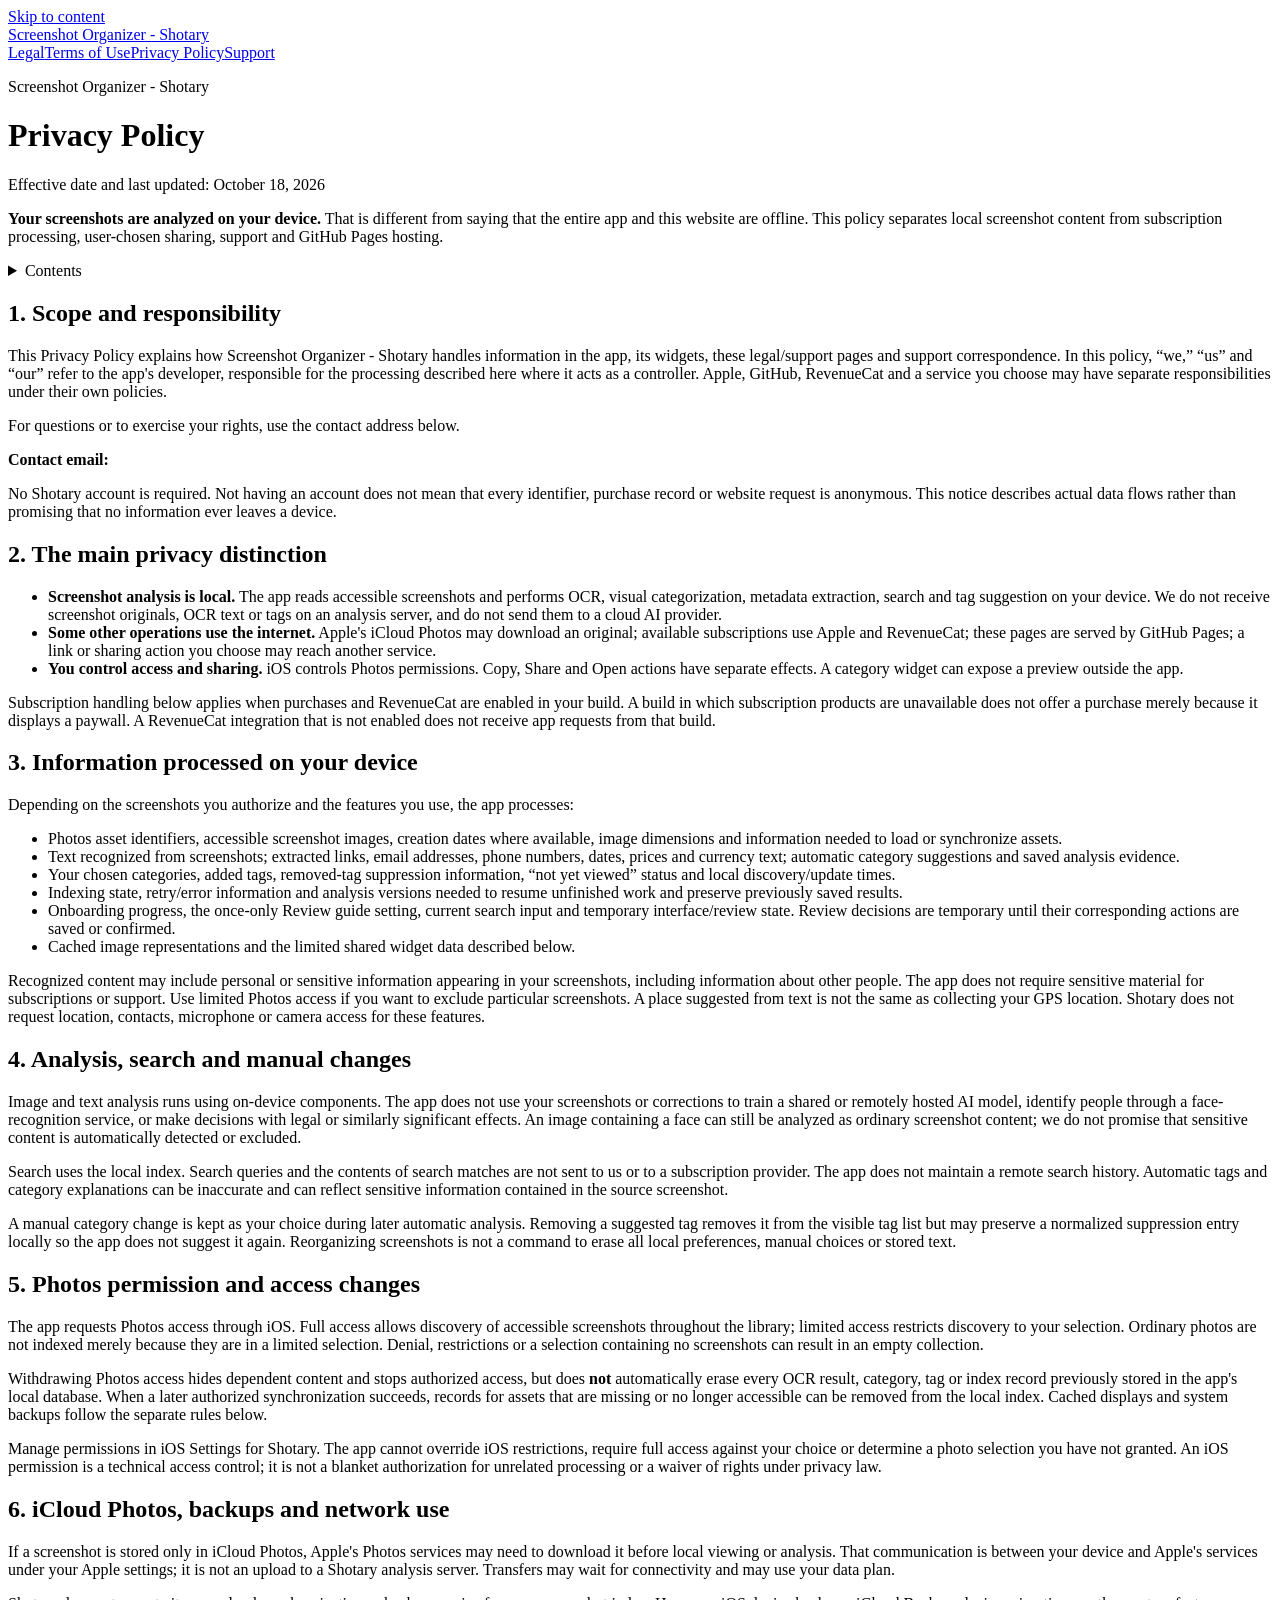
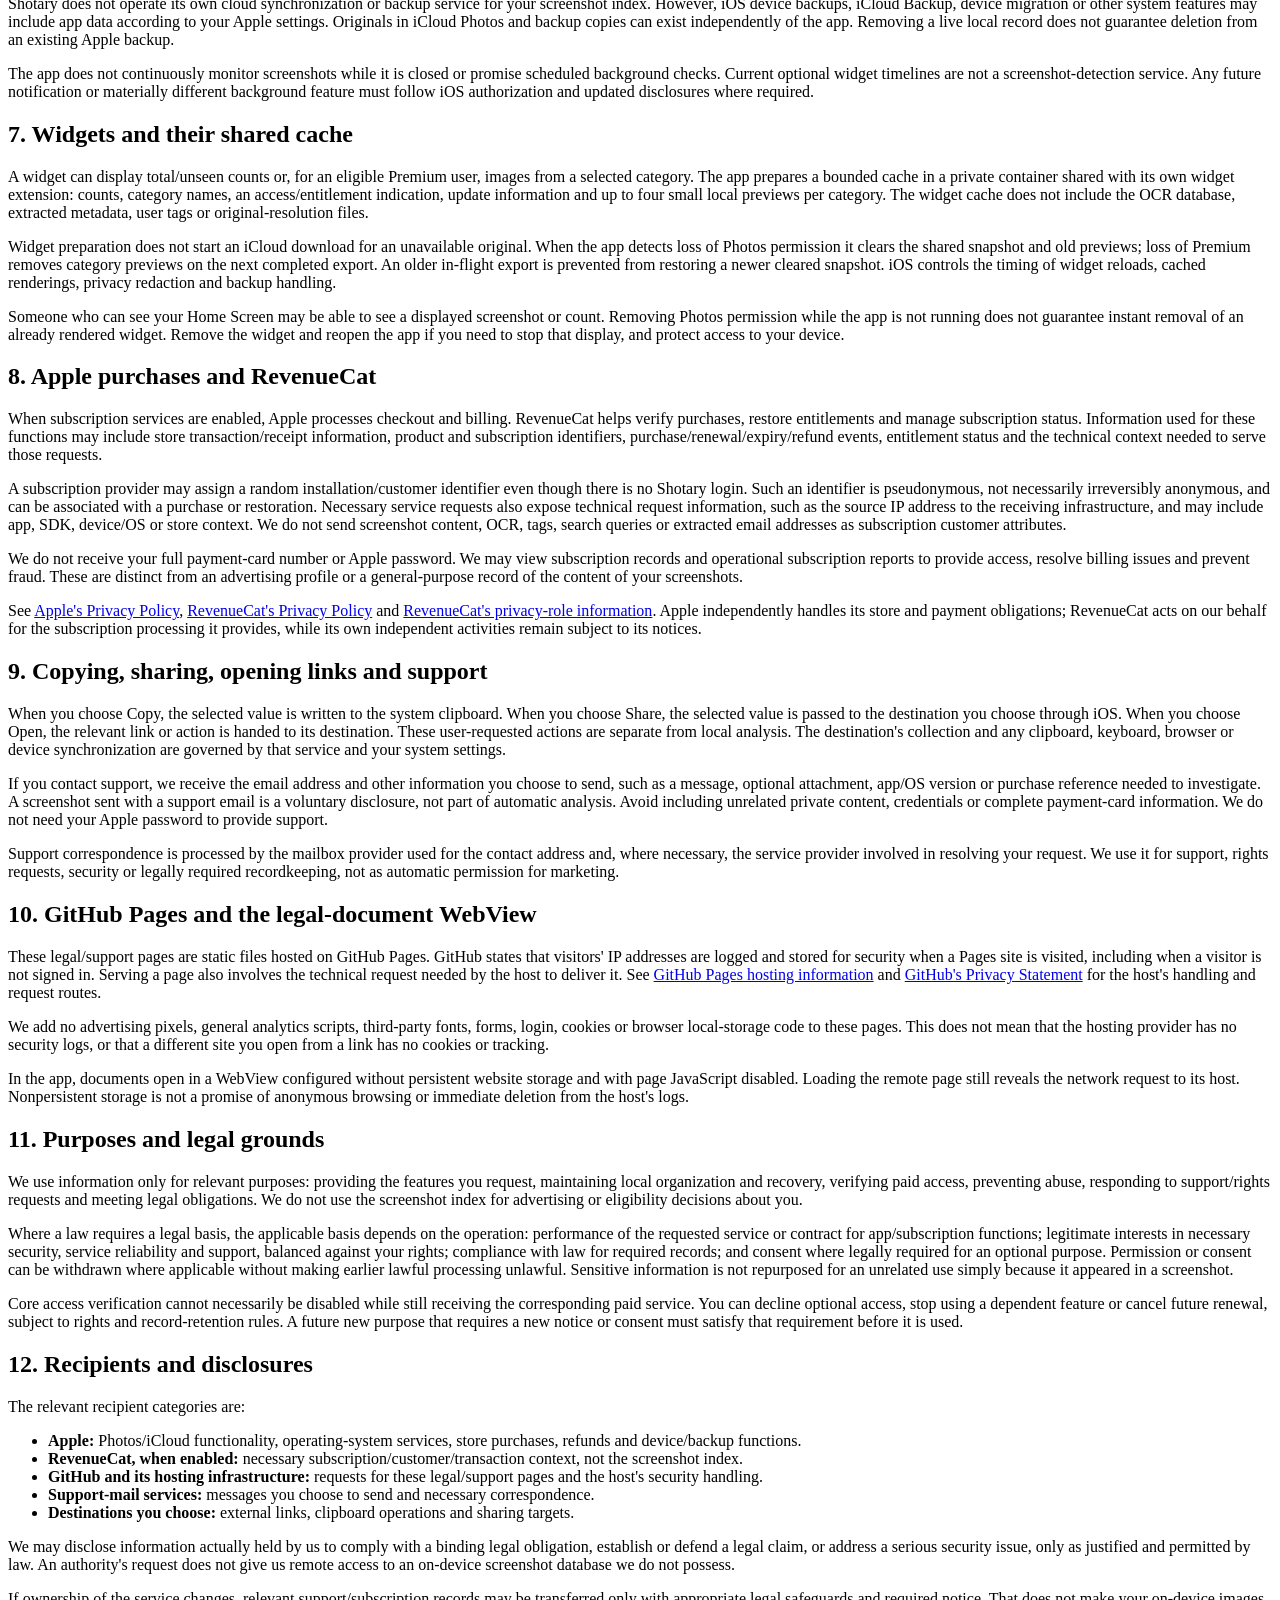
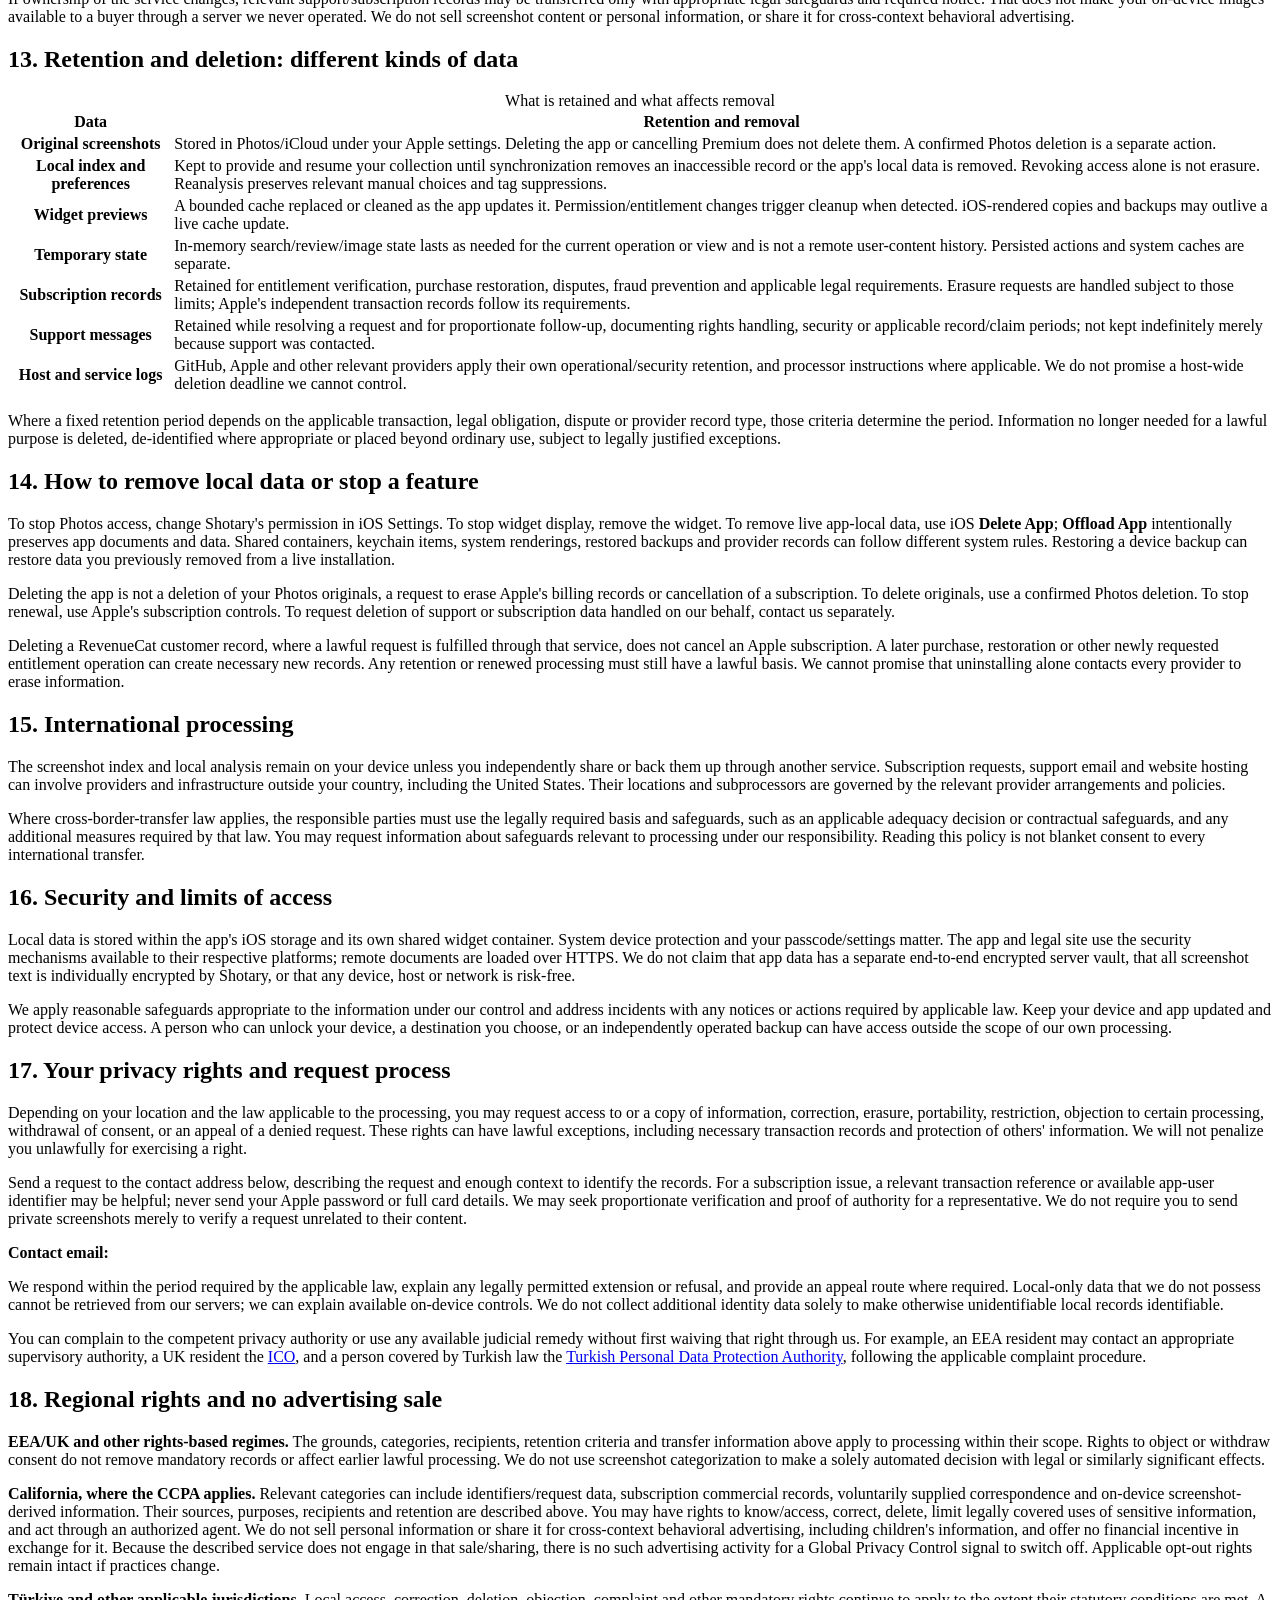
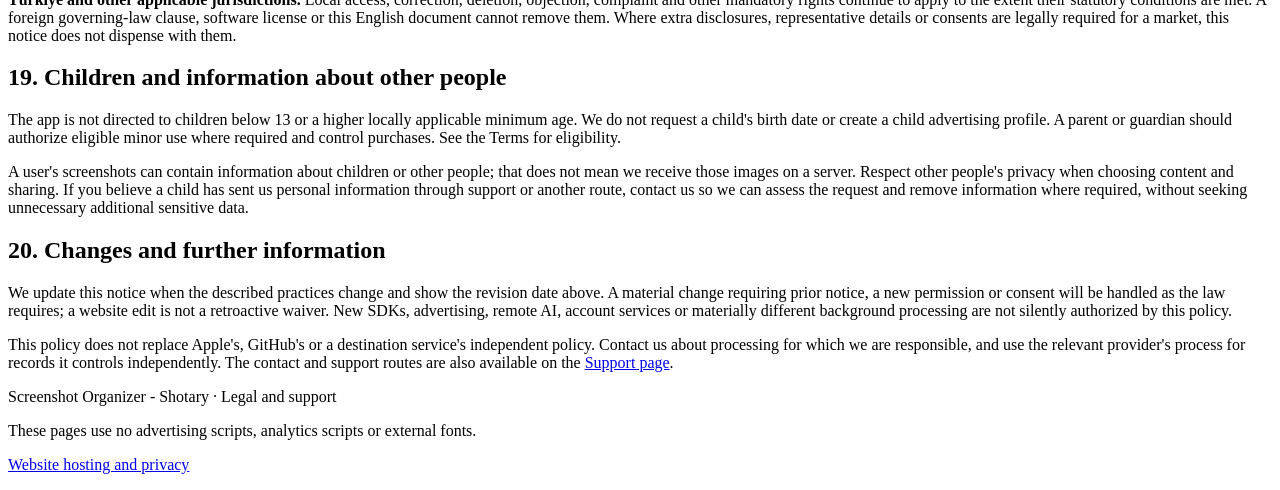
==== privacy-policy.html @ 89a07336 "Add files via upload" ====
<!doctype html>
<html lang="en">
<head>
  <meta charset="utf-8">
  <meta name="viewport" content="width=device-width, initial-scale=1">
  <meta name="description" content="Privacy for Screenshot Organizer - Shotary: local screenshot analysis, Photos access, widgets, subscriptions, GitHub Pages, retention and your rights.">
  <meta name="referrer" content="no-referrer">
  <meta http-equiv="Content-Security-Policy" content="default-src 'none'; style-src 'self'; img-src 'self' data:; base-uri 'none'; form-action 'none'; object-src 'none'; upgrade-insecure-requests">
  <meta name="color-scheme" content="light">
  <title>Privacy Policy | Screenshot Organizer - Shotary</title>
  <link rel="stylesheet" href="assets/legal.css">
</head>
<body>
  <a class="skip-link" href="#main">Skip to content</a>
  <header class="site-header">
    <a class="brand" href="index.html">Screenshot Organizer - Shotary</a>
    <nav aria-label="Legal pages"><a href="index.html">Legal</a><a href="terms-of-use.html">Terms of Use</a><a href="privacy-policy.html" aria-current="page">Privacy Policy</a><a href="support.html">Support</a></nav>
  </header>
  <main id="main"><p class="eyebrow">Screenshot Organizer - Shotary</p><h1>Privacy Policy</h1><p class="updated">Effective date and last updated: <time datetime="2026-10-18">October 18, 2026</time></p>
<div class="summary"><p><strong>Your screenshots are analyzed on your device.</strong> That is different from saying that the entire app and this website are offline. This policy separates local screenshot content from subscription processing, user-chosen sharing, support and GitHub Pages hosting.</p></div>
<details class="toc"><summary>Contents</summary><ol><li><a href="#scope">Scope and responsibility</a></li><li><a href="#overview">The main privacy distinction</a></li><li><a href="#local-data">Information processed on your device</a></li><li><a href="#analysis">Analysis, search and manual changes</a></li><li><a href="#permissions">Photos permission and access changes</a></li><li><a href="#icloud">iCloud Photos, backups and network use</a></li><li><a href="#widgets">Widgets and their shared cache</a></li><li><a href="#purchases">Apple purchases and RevenueCat</a></li><li><a href="#sharing">Copying, sharing, opening links and support</a></li><li><a href="#website">GitHub Pages and the legal-document WebView</a></li><li><a href="#purposes">Purposes and legal grounds</a></li><li><a href="#recipients">Recipients and disclosures</a></li><li><a href="#retention">Retention and deletion: different kinds of data</a></li><li><a href="#remove-data">How to remove local data or stop a feature</a></li><li><a href="#international">International processing</a></li><li><a href="#security">Security and limits of access</a></li><li><a href="#rights">Your privacy rights and request process</a></li><li><a href="#regional">Regional rights and no advertising sale</a></li><li><a href="#children">Children and information about other people</a></li><li><a href="#changes">Changes and further information</a></li></ol></details><section id="scope"><h2>1. Scope and responsibility</h2>
<p>This Privacy Policy explains how Screenshot Organizer - Shotary handles information in the app, its widgets, these legal/support pages and support correspondence. In this policy, “we,” “us” and “our” refer to the app's developer, responsible for the processing described here where it acts as a controller. Apple, GitHub, RevenueCat and a service you choose may have separate responsibilities under their own policies.</p>
<p>For questions or to exercise your rights, use the contact address below.</p>
<p class="contact"><strong>Contact email:</strong> <span data-contact-email class="email-slot"></span></p>
<p>No Shotary account is required. Not having an account does not mean that every identifier, purchase record or website request is anonymous. This notice describes actual data flows rather than promising that no information ever leaves a device.</p>
</section><section id="overview"><h2>2. The main privacy distinction</h2>
<ul>
<li><strong>Screenshot analysis is local.</strong> The app reads accessible screenshots and performs OCR, visual categorization, metadata extraction, search and tag suggestion on your device. We do not receive screenshot originals, OCR text or tags on an analysis server, and do not send them to a cloud AI provider.</li>
<li><strong>Some other operations use the internet.</strong> Apple's iCloud Photos may download an original; available subscriptions use Apple and RevenueCat; these pages are served by GitHub Pages; a link or sharing action you choose may reach another service.</li>
<li><strong>You control access and sharing.</strong> iOS controls Photos permissions. Copy, Share and Open actions have separate effects. A category widget can expose a preview outside the app.</li>
</ul>
<p>Subscription handling below applies when purchases and RevenueCat are enabled in your build. A build in which subscription products are unavailable does not offer a purchase merely because it displays a paywall. A RevenueCat integration that is not enabled does not receive app requests from that build.</p>
</section><section id="local-data"><h2>3. Information processed on your device</h2>
<p>Depending on the screenshots you authorize and the features you use, the app processes:</p>
<ul>
<li>Photos asset identifiers, accessible screenshot images, creation dates where available, image dimensions and information needed to load or synchronize assets.</li>
<li>Text recognized from screenshots; extracted links, email addresses, phone numbers, dates, prices and currency text; automatic category suggestions and saved analysis evidence.</li>
<li>Your chosen categories, added tags, removed-tag suppression information, “not yet viewed” status and local discovery/update times.</li>
<li>Indexing state, retry/error information and analysis versions needed to resume unfinished work and preserve previously saved results.</li>
<li>Onboarding progress, the once-only Review guide setting, current search input and temporary interface/review state. Review decisions are temporary until their corresponding actions are saved or confirmed.</li>
<li>Cached image representations and the limited shared widget data described below.</li>
</ul>
<p>Recognized content may include personal or sensitive information appearing in your screenshots, including information about other people. The app does not require sensitive material for subscriptions or support. Use limited Photos access if you want to exclude particular screenshots. A place suggested from text is not the same as collecting your GPS location. Shotary does not request location, contacts, microphone or camera access for these features.</p>
</section><section id="analysis"><h2>4. Analysis, search and manual changes</h2>
<p>Image and text analysis runs using on-device components. The app does not use your screenshots or corrections to train a shared or remotely hosted AI model, identify people through a face-recognition service, or make decisions with legal or similarly significant effects. An image containing a face can still be analyzed as ordinary screenshot content; we do not promise that sensitive content is automatically detected or excluded.</p>
<p>Search uses the local index. Search queries and the contents of search matches are not sent to us or to a subscription provider. The app does not maintain a remote search history. Automatic tags and category explanations can be inaccurate and can reflect sensitive information contained in the source screenshot.</p>
<p>A manual category change is kept as your choice during later automatic analysis. Removing a suggested tag removes it from the visible tag list but may preserve a normalized suppression entry locally so the app does not suggest it again. Reorganizing screenshots is not a command to erase all local preferences, manual choices or stored text.</p>
</section><section id="permissions"><h2>5. Photos permission and access changes</h2>
<p>The app requests Photos access through iOS. Full access allows discovery of accessible screenshots throughout the library; limited access restricts discovery to your selection. Ordinary photos are not indexed merely because they are in a limited selection. Denial, restrictions or a selection containing no screenshots can result in an empty collection.</p>
<p>Withdrawing Photos access hides dependent content and stops authorized access, but does <strong>not</strong> automatically erase every OCR result, category, tag or index record previously stored in the app's local database. When a later authorized synchronization succeeds, records for assets that are missing or no longer accessible can be removed from the local index. Cached displays and system backups follow the separate rules below.</p>
<p>Manage permissions in iOS Settings for Shotary. The app cannot override iOS restrictions, require full access against your choice or determine a photo selection you have not granted. An iOS permission is a technical access control; it is not a blanket authorization for unrelated processing or a waiver of rights under privacy law.</p>
</section><section id="icloud"><h2>6. iCloud Photos, backups and network use</h2>
<p>If a screenshot is stored only in iCloud Photos, Apple's Photos services may need to download it before local viewing or analysis. That communication is between your device and Apple's services under your Apple settings; it is not an upload to a Shotary analysis server. Transfers may wait for connectivity and may use your data plan.</p>
<p>Shotary does not operate its own cloud synchronization or backup service for your screenshot index. However, iOS device backups, iCloud Backup, device migration or other system features may include app data according to your Apple settings. Originals in iCloud Photos and backup copies can exist independently of the app. Removing a live local record does not guarantee deletion from an existing Apple backup.</p>
<p>The app does not continuously monitor screenshots while it is closed or promise scheduled background checks. Current optional widget timelines are not a screenshot-detection service. Any future notification or materially different background feature must follow iOS authorization and updated disclosures where required.</p>
</section><section id="widgets"><h2>7. Widgets and their shared cache</h2>
<p>A widget can display total/unseen counts or, for an eligible Premium user, images from a selected category. The app prepares a bounded cache in a private container shared with its own widget extension: counts, category names, an access/entitlement indication, update information and up to four small local previews per category. The widget cache does not include the OCR database, extracted metadata, user tags or original-resolution files.</p>
<p>Widget preparation does not start an iCloud download for an unavailable original. When the app detects loss of Photos permission it clears the shared snapshot and old previews; loss of Premium removes category previews on the next completed export. An older in-flight export is prevented from restoring a newer cleared snapshot. iOS controls the timing of widget reloads, cached renderings, privacy redaction and backup handling.</p>
<p>Someone who can see your Home Screen may be able to see a displayed screenshot or count. Removing Photos permission while the app is not running does not guarantee instant removal of an already rendered widget. Remove the widget and reopen the app if you need to stop that display, and protect access to your device.</p>
</section><section id="purchases"><h2>8. Apple purchases and RevenueCat</h2>
<p>When subscription services are enabled, Apple processes checkout and billing. RevenueCat helps verify purchases, restore entitlements and manage subscription status. Information used for these functions may include store transaction/receipt information, product and subscription identifiers, purchase/renewal/expiry/refund events, entitlement status and the technical context needed to serve those requests.</p>
<p>A subscription provider may assign a random installation/customer identifier even though there is no Shotary login. Such an identifier is pseudonymous, not necessarily irreversibly anonymous, and can be associated with a purchase or restoration. Necessary service requests also expose technical request information, such as the source IP address to the receiving infrastructure, and may include app, SDK, device/OS or store context. We do not send screenshot content, OCR, tags, search queries or extracted email addresses as subscription customer attributes.</p>
<p>We do not receive your full payment-card number or Apple password. We may view subscription records and operational subscription reports to provide access, resolve billing issues and prevent fraud. These are distinct from an advertising profile or a general-purpose record of the content of your screenshots.</p>
<p>See <a href="https://www.apple.com/legal/privacy/">Apple's Privacy Policy</a>, <a href="https://www.revenuecat.com/privacy">RevenueCat's Privacy Policy</a> and <a href="https://www.revenuecat.com/gdpr">RevenueCat's privacy-role information</a>. Apple independently handles its store and payment obligations; RevenueCat acts on our behalf for the subscription processing it provides, while its own independent activities remain subject to its notices.</p>
</section><section id="sharing"><h2>9. Copying, sharing, opening links and support</h2>
<p>When you choose Copy, the selected value is written to the system clipboard. When you choose Share, the selected value is passed to the destination you choose through iOS. When you choose Open, the relevant link or action is handed to its destination. These user-requested actions are separate from local analysis. The destination's collection and any clipboard, keyboard, browser or device synchronization are governed by that service and your system settings.</p>
<p>If you contact support, we receive the email address and other information you choose to send, such as a message, optional attachment, app/OS version or purchase reference needed to investigate. A screenshot sent with a support email is a voluntary disclosure, not part of automatic analysis. Avoid including unrelated private content, credentials or complete payment-card information. We do not need your Apple password to provide support.</p>
<p>Support correspondence is processed by the mailbox provider used for the contact address and, where necessary, the service provider involved in resolving your request. We use it for support, rights requests, security or legally required recordkeeping, not as automatic permission for marketing.</p>
</section><section id="website"><h2>10. GitHub Pages and the legal-document WebView</h2>
<p>These legal/support pages are static files hosted on GitHub Pages. GitHub states that visitors' IP addresses are logged and stored for security when a Pages site is visited, including when a visitor is not signed in. Serving a page also involves the technical request needed by the host to deliver it. See <a href="https://docs.github.com/en/pages/getting-started-with-github-pages/what-is-github-pages">GitHub Pages hosting information</a> and <a href="https://docs.github.com/en/site-policy/privacy-policies/github-general-privacy-statement">GitHub's Privacy Statement</a> for the host's handling and request routes.</p>
<p>We add no advertising pixels, general analytics scripts, third-party fonts, forms, login, cookies or browser local-storage code to these pages. This does not mean that the hosting provider has no security logs, or that a different site you open from a link has no cookies or tracking.</p>
<p>In the app, documents open in a WebView configured without persistent website storage and with page JavaScript disabled. Loading the remote page still reveals the network request to its host. Nonpersistent storage is not a promise of anonymous browsing or immediate deletion from the host's logs.</p>
</section><section id="purposes"><h2>11. Purposes and legal grounds</h2>
<p>We use information only for relevant purposes: providing the features you request, maintaining local organization and recovery, verifying paid access, preventing abuse, responding to support/rights requests and meeting legal obligations. We do not use the screenshot index for advertising or eligibility decisions about you.</p>
<p>Where a law requires a legal basis, the applicable basis depends on the operation: performance of the requested service or contract for app/subscription functions; legitimate interests in necessary security, service reliability and support, balanced against your rights; compliance with law for required records; and consent where legally required for an optional purpose. Permission or consent can be withdrawn where applicable without making earlier lawful processing unlawful. Sensitive information is not repurposed for an unrelated use simply because it appeared in a screenshot.</p>
<p>Core access verification cannot necessarily be disabled while still receiving the corresponding paid service. You can decline optional access, stop using a dependent feature or cancel future renewal, subject to rights and record-retention rules. A future new purpose that requires a new notice or consent must satisfy that requirement before it is used.</p>
</section><section id="recipients"><h2>12. Recipients and disclosures</h2>
<p>The relevant recipient categories are:</p>
<ul>
<li><strong>Apple:</strong> Photos/iCloud functionality, operating-system services, store purchases, refunds and device/backup functions.</li>
<li><strong>RevenueCat, when enabled:</strong> necessary subscription/customer/transaction context, not the screenshot index.</li>
<li><strong>GitHub and its hosting infrastructure:</strong> requests for these legal/support pages and the host's security handling.</li>
<li><strong>Support-mail services:</strong> messages you choose to send and necessary correspondence.</li>
<li><strong>Destinations you choose:</strong> external links, clipboard operations and sharing targets.</li>
</ul>
<p>We may disclose information actually held by us to comply with a binding legal obligation, establish or defend a legal claim, or address a serious security issue, only as justified and permitted by law. An authority's request does not give us remote access to an on-device screenshot database we do not possess.</p>
<p>If ownership of the service changes, relevant support/subscription records may be transferred only with appropriate legal safeguards and required notice. That does not make your on-device images available to a buyer through a server we never operated. We do not sell screenshot content or personal information, or share it for cross-context behavioral advertising.</p>
</section><section id="retention"><h2>13. Retention and deletion: different kinds of data</h2>
<div class="table-wrap"><table><caption>What is retained and what affects removal</caption><thead><tr><th scope="col">Data</th><th scope="col">Retention and removal</th></tr></thead><tbody>
<tr><th scope="row">Original screenshots</th><td>Stored in Photos/iCloud under your Apple settings. Deleting the app or cancelling Premium does not delete them. A confirmed Photos deletion is a separate action.</td></tr>
<tr><th scope="row">Local index and preferences</th><td>Kept to provide and resume your collection until synchronization removes an inaccessible record or the app's local data is removed. Revoking access alone is not erasure. Reanalysis preserves relevant manual choices and tag suppressions.</td></tr>
<tr><th scope="row">Widget previews</th><td>A bounded cache replaced or cleaned as the app updates it. Permission/entitlement changes trigger cleanup when detected. iOS-rendered copies and backups may outlive a live cache update.</td></tr>
<tr><th scope="row">Temporary state</th><td>In-memory search/review/image state lasts as needed for the current operation or view and is not a remote user-content history. Persisted actions and system caches are separate.</td></tr>
<tr><th scope="row">Subscription records</th><td>Retained for entitlement verification, purchase restoration, disputes, fraud prevention and applicable legal requirements. Erasure requests are handled subject to those limits; Apple's independent transaction records follow its requirements.</td></tr>
<tr><th scope="row">Support messages</th><td>Retained while resolving a request and for proportionate follow-up, documenting rights handling, security or applicable record/claim periods; not kept indefinitely merely because support was contacted.</td></tr>
<tr><th scope="row">Host and service logs</th><td>GitHub, Apple and other relevant providers apply their own operational/security retention, and processor instructions where applicable. We do not promise a host-wide deletion deadline we cannot control.</td></tr>
</tbody></table></div>
<p>Where a fixed retention period depends on the applicable transaction, legal obligation, dispute or provider record type, those criteria determine the period. Information no longer needed for a lawful purpose is deleted, de-identified where appropriate or placed beyond ordinary use, subject to legally justified exceptions.</p>
</section><section id="remove-data"><h2>14. How to remove local data or stop a feature</h2>
<p>To stop Photos access, change Shotary's permission in iOS Settings. To stop widget display, remove the widget. To remove live app-local data, use iOS <strong>Delete App</strong>; <strong>Offload App</strong> intentionally preserves app documents and data. Shared containers, keychain items, system renderings, restored backups and provider records can follow different system rules. Restoring a device backup can restore data you previously removed from a live installation.</p>
<p>Deleting the app is not a deletion of your Photos originals, a request to erase Apple's billing records or cancellation of a subscription. To delete originals, use a confirmed Photos deletion. To stop renewal, use Apple's subscription controls. To request deletion of support or subscription data handled on our behalf, contact us separately.</p>
<p>Deleting a RevenueCat customer record, where a lawful request is fulfilled through that service, does not cancel an Apple subscription. A later purchase, restoration or other newly requested entitlement operation can create necessary new records. Any retention or renewed processing must still have a lawful basis. We cannot promise that uninstalling alone contacts every provider to erase information.</p>
</section><section id="international"><h2>15. International processing</h2>
<p>The screenshot index and local analysis remain on your device unless you independently share or back them up through another service. Subscription requests, support email and website hosting can involve providers and infrastructure outside your country, including the United States. Their locations and subprocessors are governed by the relevant provider arrangements and policies.</p>
<p>Where cross-border-transfer law applies, the responsible parties must use the legally required basis and safeguards, such as an applicable adequacy decision or contractual safeguards, and any additional measures required by that law. You may request information about safeguards relevant to processing under our responsibility. Reading this policy is not blanket consent to every international transfer.</p>
</section><section id="security"><h2>16. Security and limits of access</h2>
<p>Local data is stored within the app's iOS storage and its own shared widget container. System device protection and your passcode/settings matter. The app and legal site use the security mechanisms available to their respective platforms; remote documents are loaded over HTTPS. We do not claim that app data has a separate end-to-end encrypted server vault, that all screenshot text is individually encrypted by Shotary, or that any device, host or network is risk-free.</p>
<p>We apply reasonable safeguards appropriate to the information under our control and address incidents with any notices or actions required by applicable law. Keep your device and app updated and protect device access. A person who can unlock your device, a destination you choose, or an independently operated backup can have access outside the scope of our own processing.</p>
</section><section id="rights"><h2>17. Your privacy rights and request process</h2>
<p>Depending on your location and the law applicable to the processing, you may request access to or a copy of information, correction, erasure, portability, restriction, objection to certain processing, withdrawal of consent, or an appeal of a denied request. These rights can have lawful exceptions, including necessary transaction records and protection of others' information. We will not penalize you unlawfully for exercising a right.</p>
<p>Send a request to the contact address below, describing the request and enough context to identify the records. For a subscription issue, a relevant transaction reference or available app-user identifier may be helpful; never send your Apple password or full card details. We may seek proportionate verification and proof of authority for a representative. We do not require you to send private screenshots merely to verify a request unrelated to their content.</p>
<p class="contact"><strong>Contact email:</strong> <span data-contact-email class="email-slot"></span></p>
<p>We respond within the period required by the applicable law, explain any legally permitted extension or refusal, and provide an appeal route where required. Local-only data that we do not possess cannot be retrieved from our servers; we can explain available on-device controls. We do not collect additional identity data solely to make otherwise unidentifiable local records identifiable.</p>
<p>You can complain to the competent privacy authority or use any available judicial remedy without first waiving that right through us. For example, an EEA resident may contact an appropriate supervisory authority, a UK resident the <a href="https://ico.org.uk/for-the-public/">ICO</a>, and a person covered by Turkish law the <a href="https://www.kvkk.gov.tr/">Turkish Personal Data Protection Authority</a>, following the applicable complaint procedure.</p>
</section><section id="regional"><h2>18. Regional rights and no advertising sale</h2>
<p><strong>EEA/UK and other rights-based regimes.</strong> The grounds, categories, recipients, retention criteria and transfer information above apply to processing within their scope. Rights to object or withdraw consent do not remove mandatory records or affect earlier lawful processing. We do not use screenshot categorization to make a solely automated decision with legal or similarly significant effects.</p>
<p><strong>California, where the CCPA applies.</strong> Relevant categories can include identifiers/request data, subscription commercial records, voluntarily supplied correspondence and on-device screenshot-derived information. Their sources, purposes, recipients and retention are described above. You may have rights to know/access, correct, delete, limit legally covered uses of sensitive information, and act through an authorized agent. We do not sell personal information or share it for cross-context behavioral advertising, including children's information, and offer no financial incentive in exchange for it. Because the described service does not engage in that sale/sharing, there is no such advertising activity for a Global Privacy Control signal to switch off. Applicable opt-out rights remain intact if practices change.</p>
<p><strong>Türkiye and other applicable jurisdictions.</strong> Local access, correction, deletion, objection, complaint and other mandatory rights continue to apply to the extent their statutory conditions are met. A foreign governing-law clause, software license or this English document cannot remove them. Where extra disclosures, representative details or consents are legally required for a market, this notice does not dispense with them.</p>
</section><section id="children"><h2>19. Children and information about other people</h2>
<p>The app is not directed to children below 13 or a higher locally applicable minimum age. We do not request a child's birth date or create a child advertising profile. A parent or guardian should authorize eligible minor use where required and control purchases. See the Terms for eligibility.</p>
<p>A user's screenshots can contain information about children or other people; that does not mean we receive those images on a server. Respect other people's privacy when choosing content and sharing. If you believe a child has sent us personal information through support or another route, contact us so we can assess the request and remove information where required, without seeking unnecessary additional sensitive data.</p>
</section><section id="changes"><h2>20. Changes and further information</h2>
<p>We update this notice when the described practices change and show the revision date above. A material change requiring prior notice, a new permission or consent will be handled as the law requires; a website edit is not a retroactive waiver. New SDKs, advertising, remote AI, account services or materially different background processing are not silently authorized by this policy.</p>
<p>This policy does not replace Apple's, GitHub's or a destination service's independent policy. Contact us about processing for which we are responsible, and use the relevant provider's process for records it controls independently. The contact and support routes are also available on the <a href="support.html">Support page</a>.</p>
</section></main>
  <footer class="site-footer">
    <p>Screenshot Organizer - Shotary · Legal and support</p>
    <p>These pages use no advertising scripts, analytics scripts or external fonts.</p>
    <p><a href="privacy-policy.html#website">Website hosting and privacy</a></p>
  </footer>
</body>
</html>
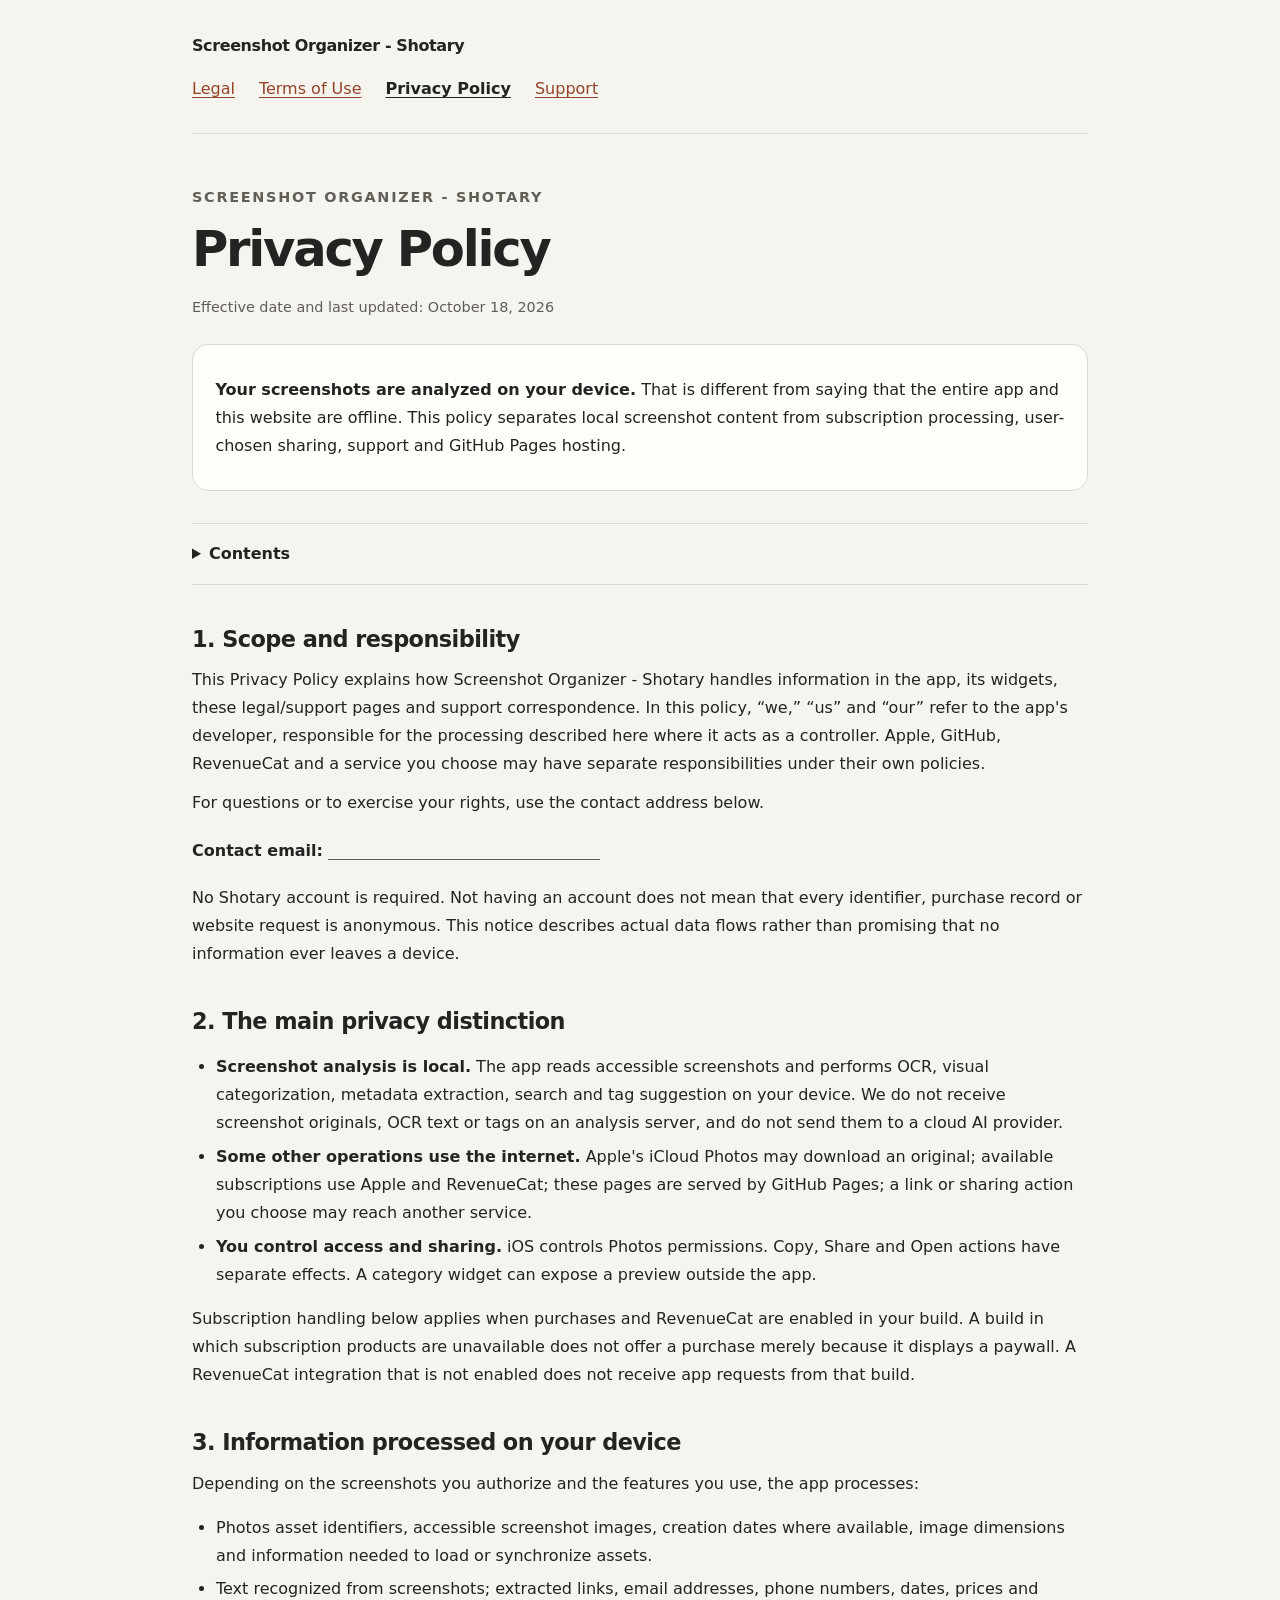
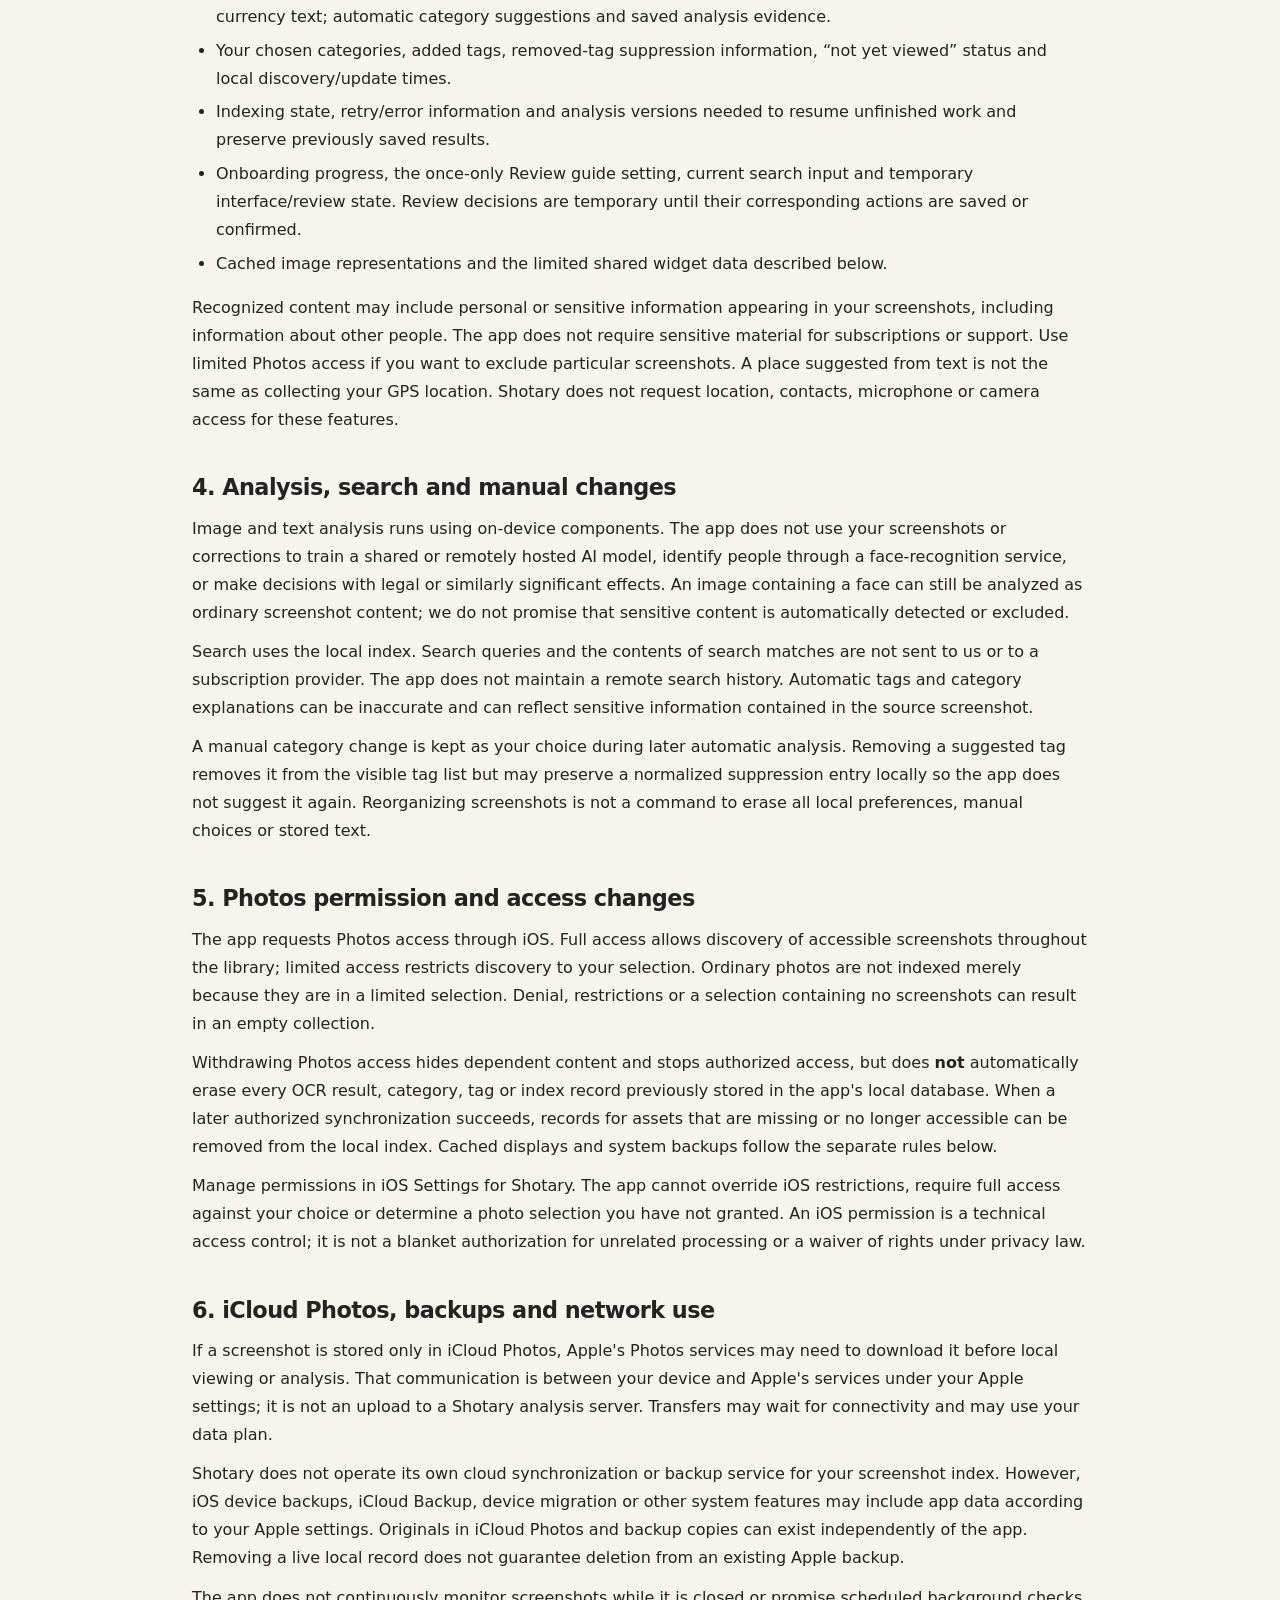
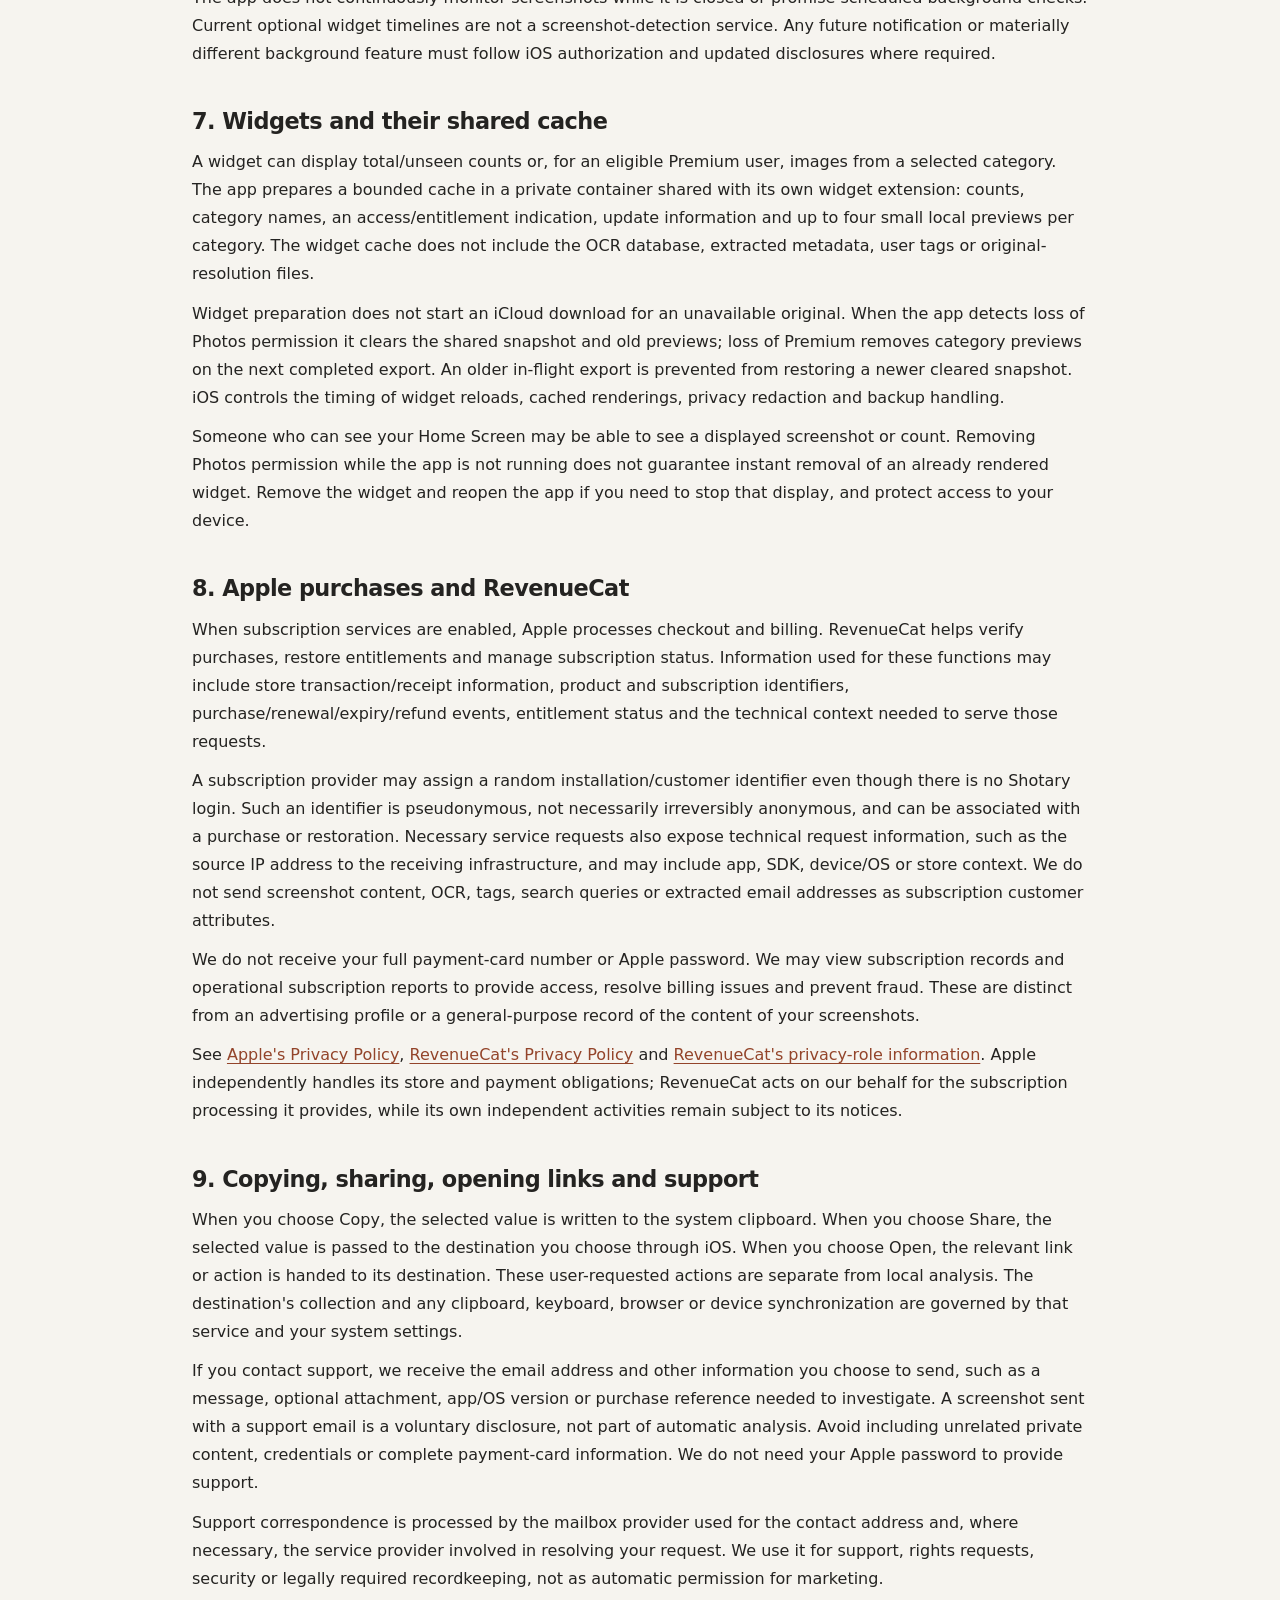
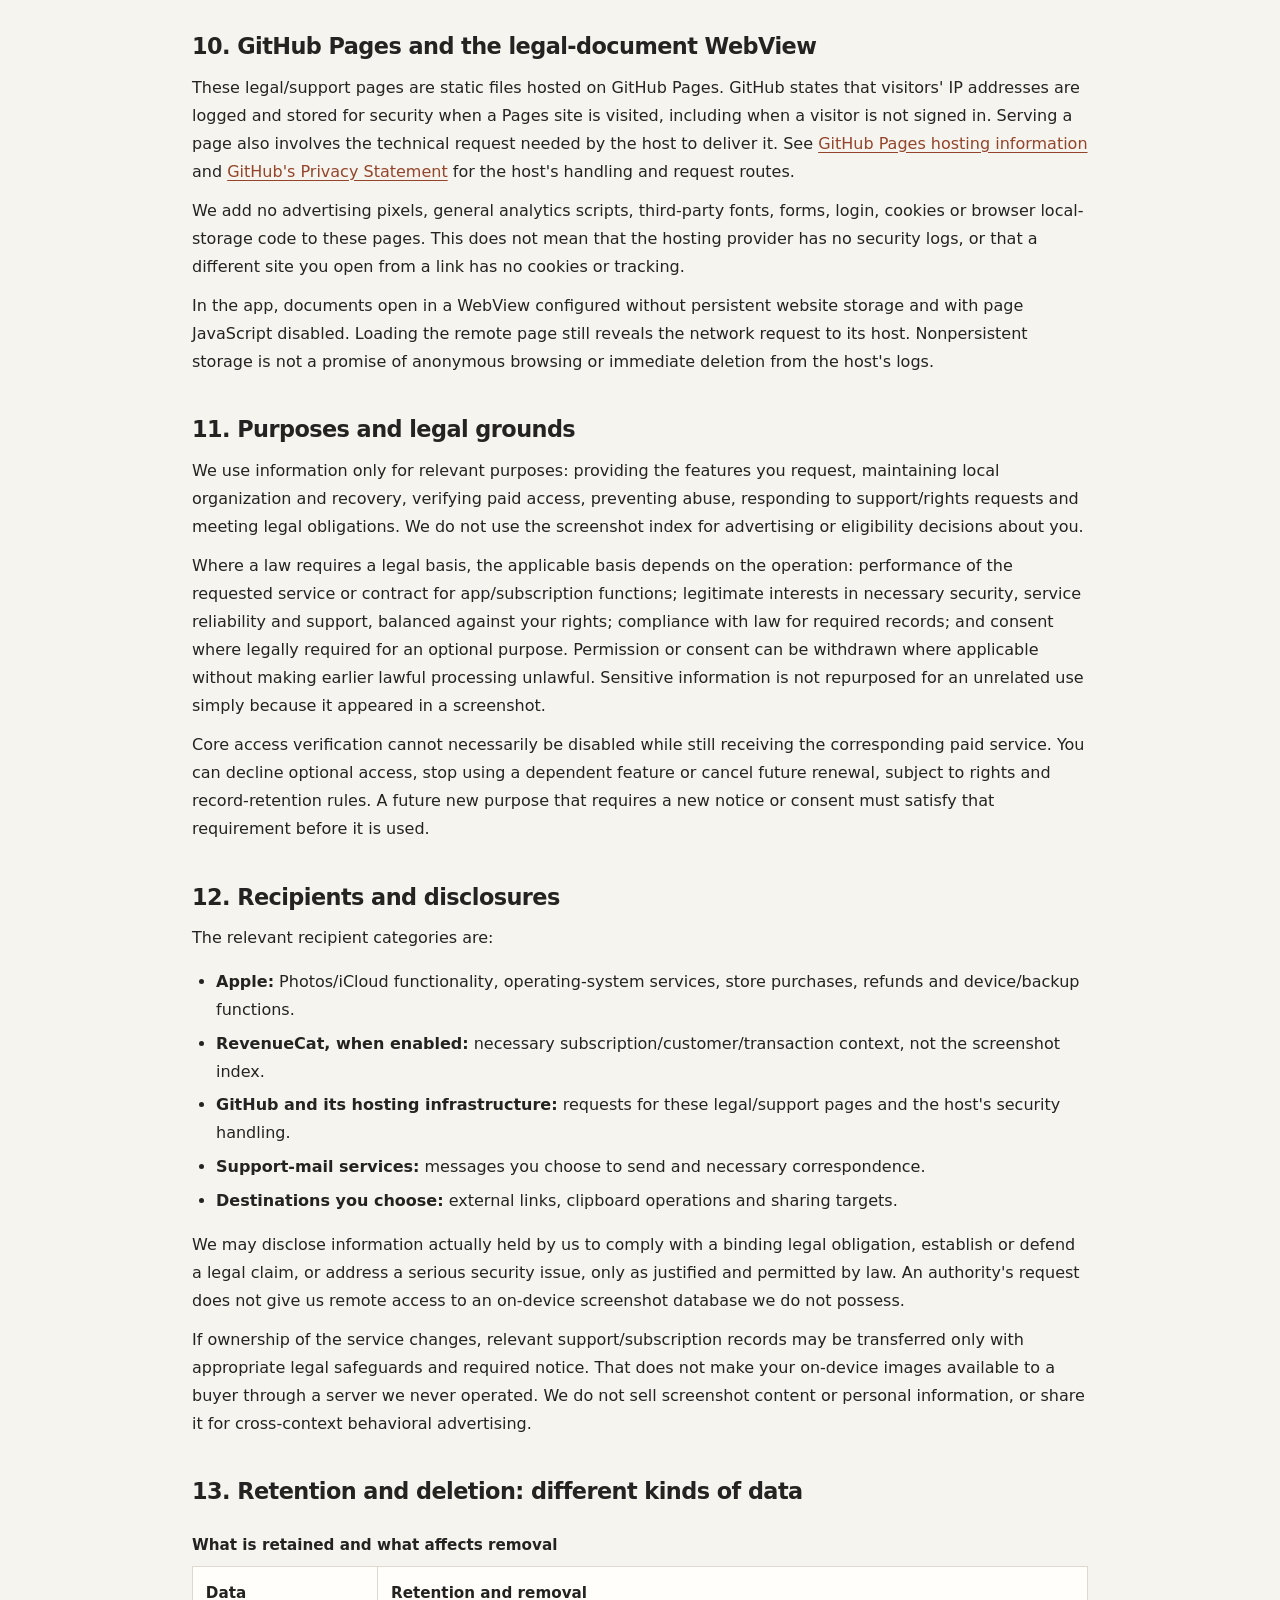
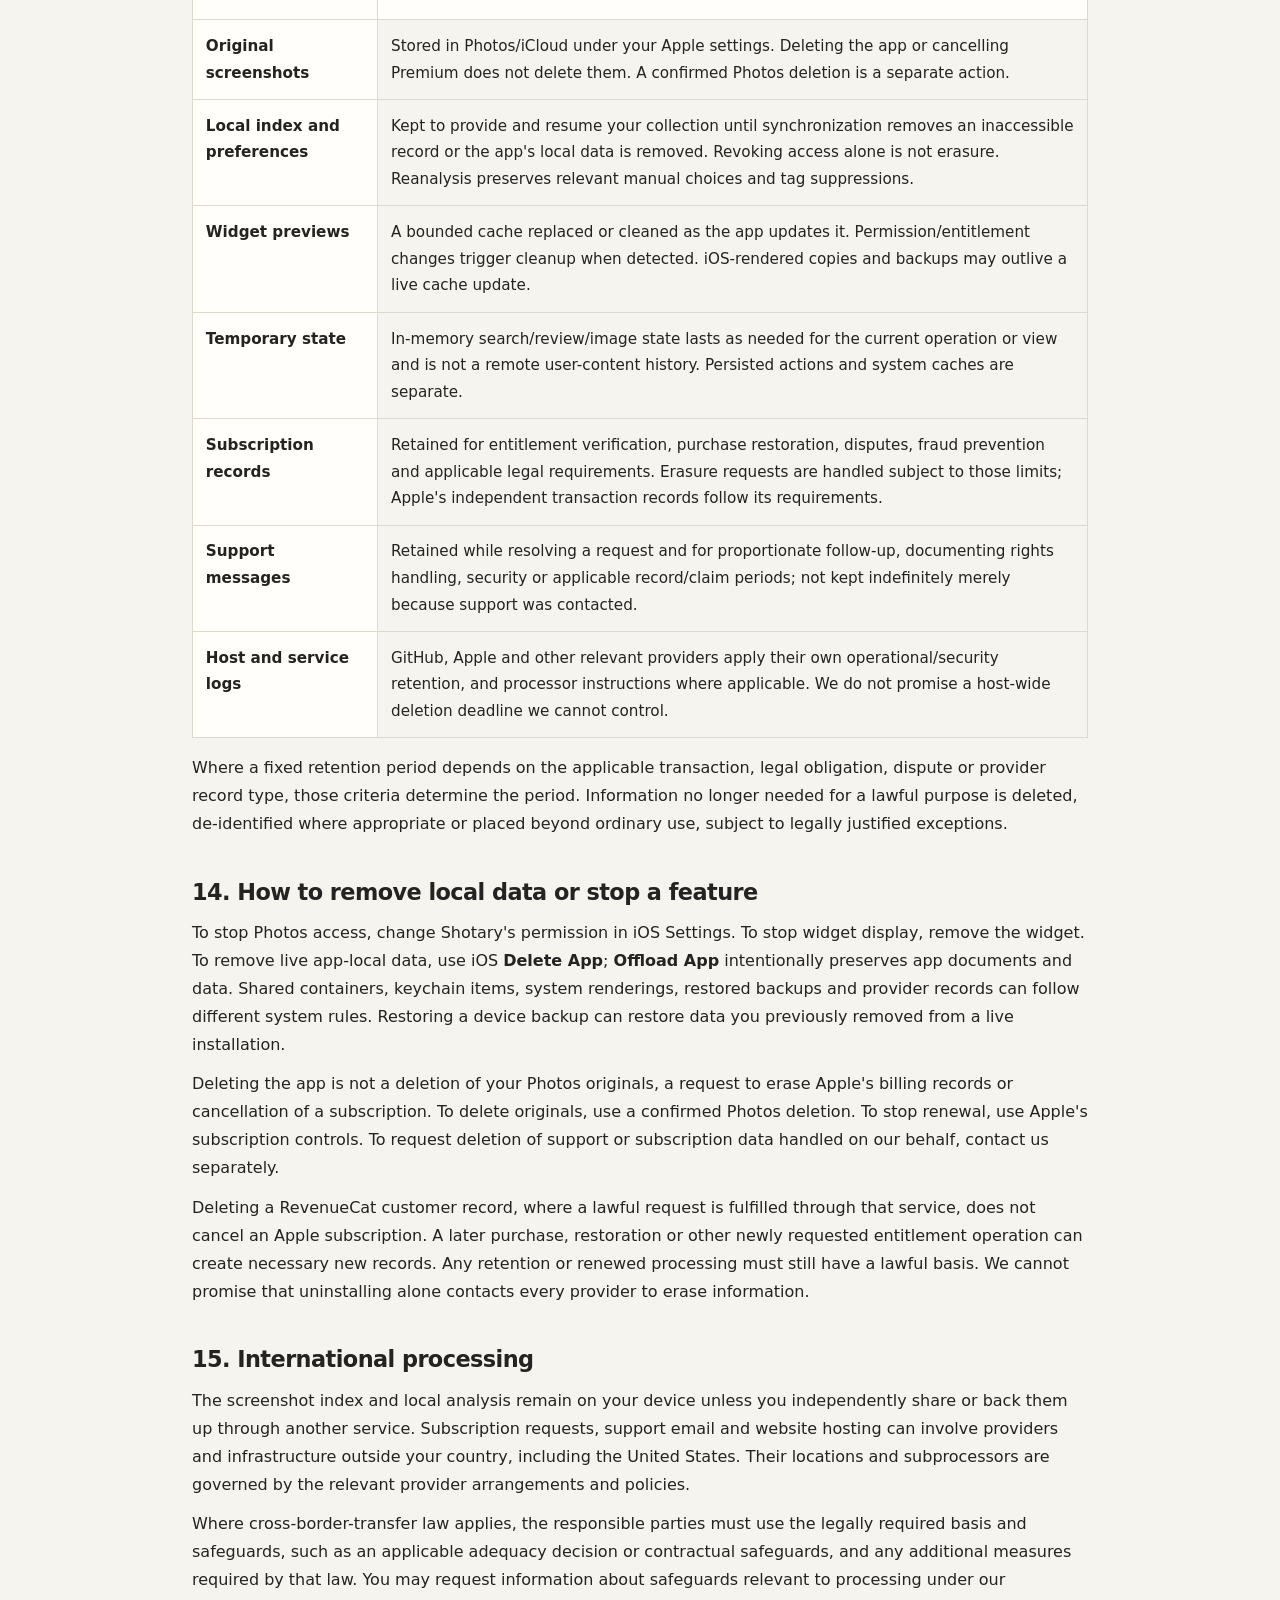
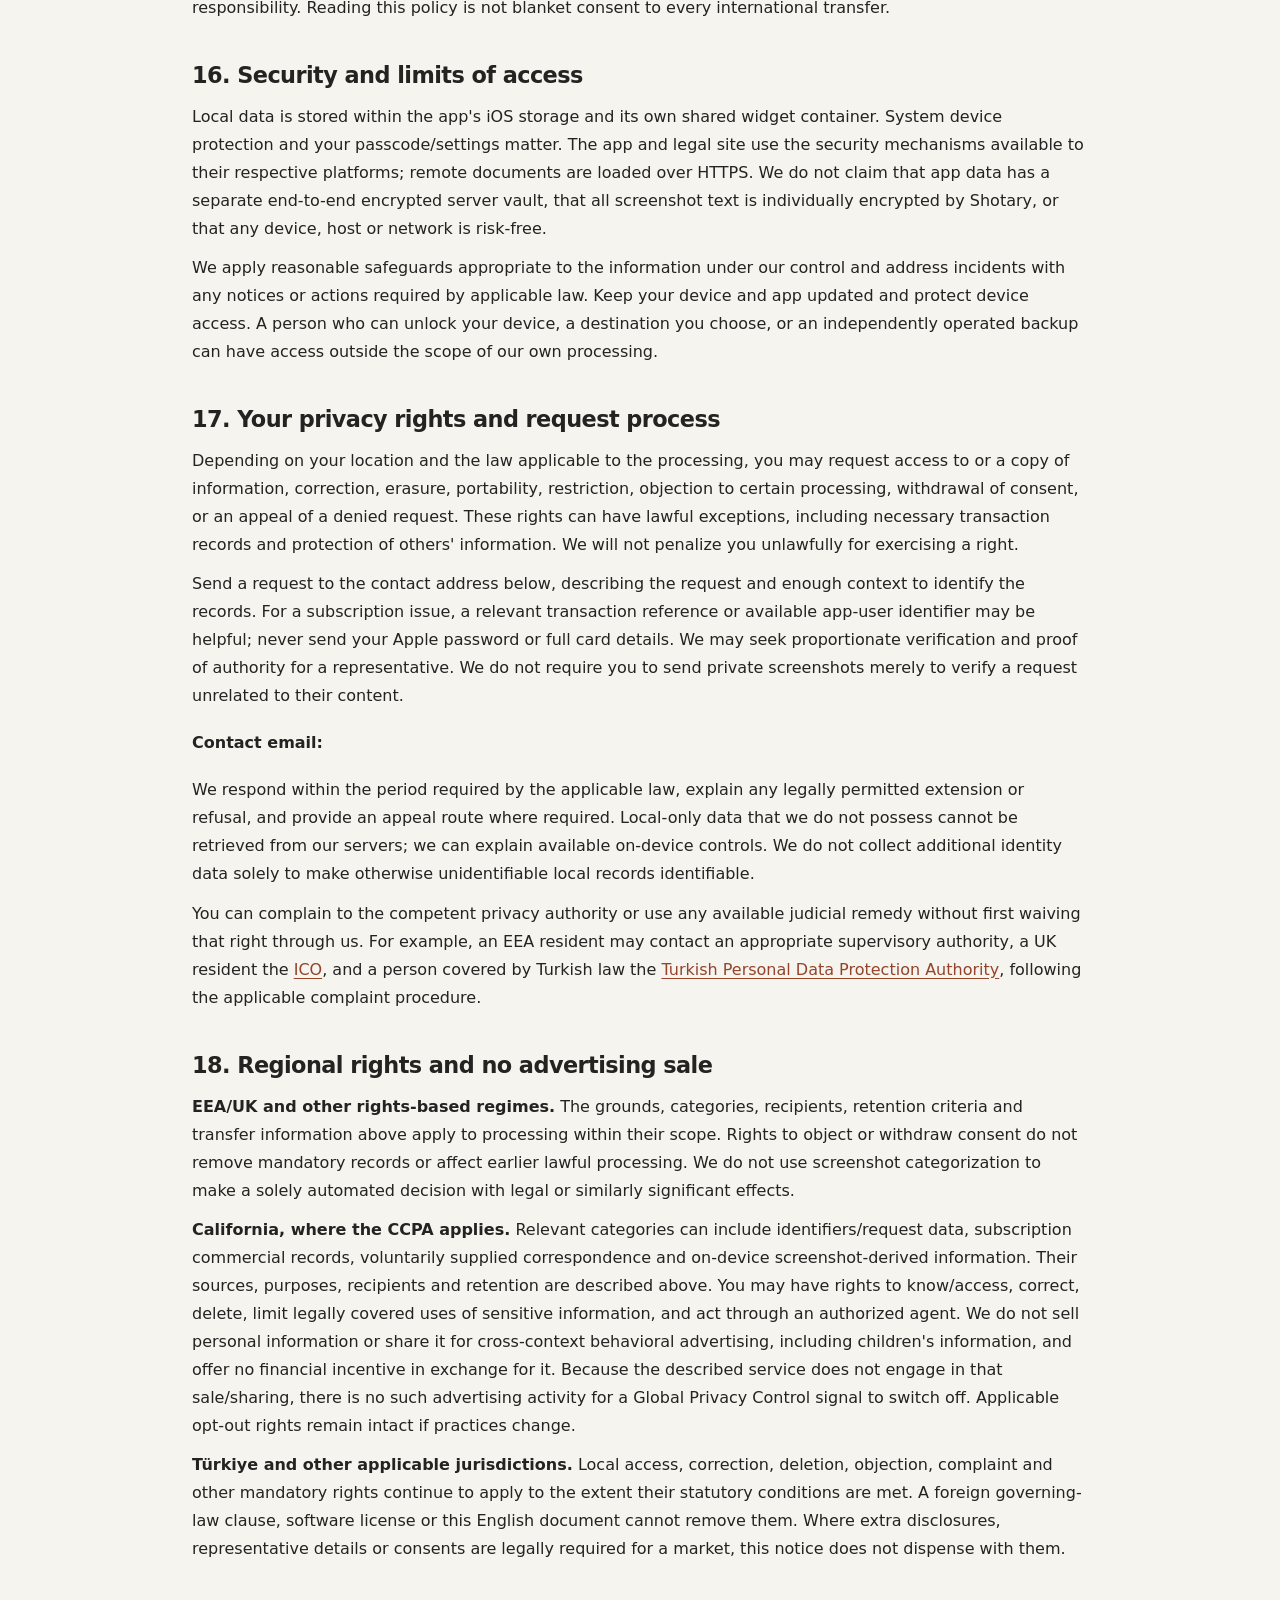
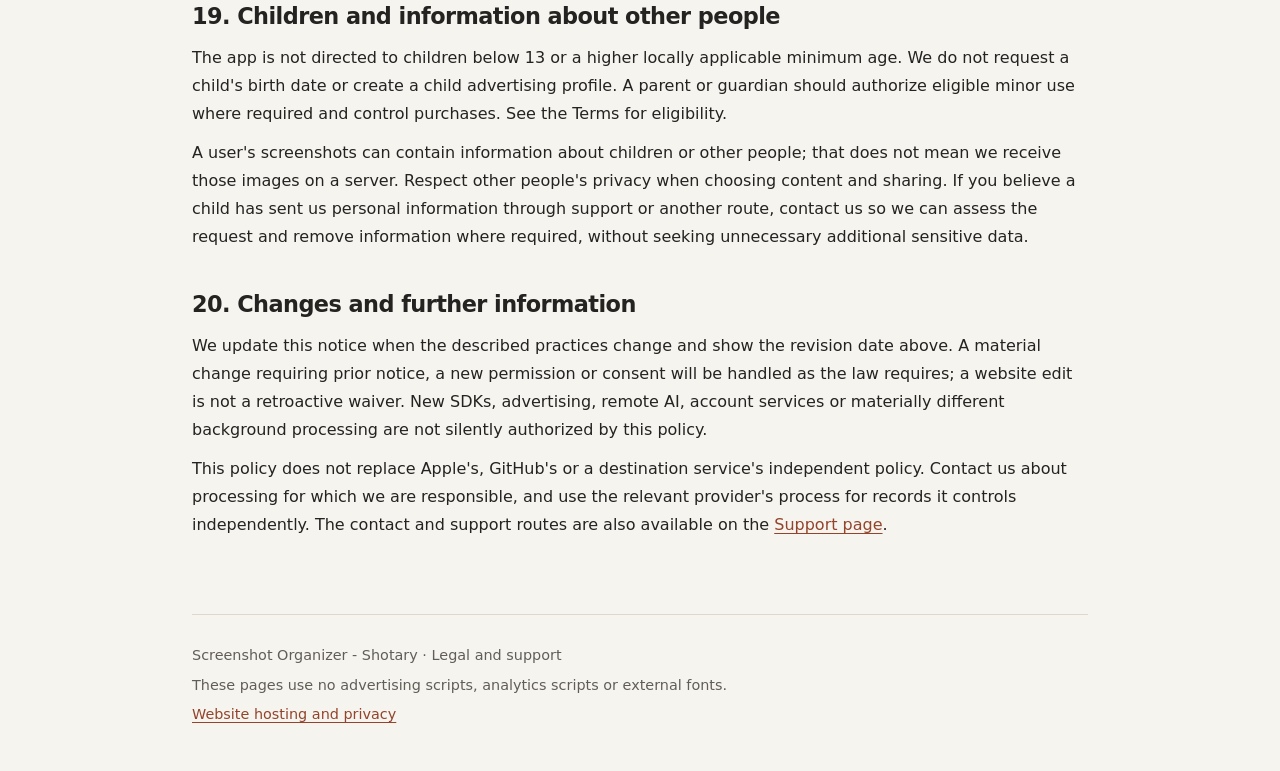
==== commit 6829f87e: "Update privacy-policy.html" ====
--- a/privacy-policy.html
+++ b/privacy-policy.html
@@ -109,7 +109,7 @@
 </section><section id="rights"><h2>17. Your privacy rights and request process</h2>
 <p>Depending on your location and the law applicable to the processing, you may request access to or a copy of information, correction, erasure, portability, restriction, objection to certain processing, withdrawal of consent, or an appeal of a denied request. These rights can have lawful exceptions, including necessary transaction records and protection of others' information. We will not penalize you unlawfully for exercising a right.</p>
 <p>Send a request to the contact address below, describing the request and enough context to identify the records. For a subscription issue, a relevant transaction reference or available app-user identifier may be helpful; never send your Apple password or full card details. We may seek proportionate verification and proof of authority for a representative. We do not require you to send private screenshots merely to verify a request unrelated to their content.</p>
-<p class="contact"><strong>Contact email:</strong> <span data-contact-email class="email-slot"></span></p>
+<p class="contact"><strong>Contact email:</strong> <span data-contact-email class="masalappfactory@gmail.com"></span></p>
 <p>We respond within the period required by the applicable law, explain any legally permitted extension or refusal, and provide an appeal route where required. Local-only data that we do not possess cannot be retrieved from our servers; we can explain available on-device controls. We do not collect additional identity data solely to make otherwise unidentifiable local records identifiable.</p>
 <p>You can complain to the competent privacy authority or use any available judicial remedy without first waiving that right through us. For example, an EEA resident may contact an appropriate supervisory authority, a UK resident the <a href="https://ico.org.uk/for-the-public/">ICO</a>, and a person covered by Turkish law the <a href="https://www.kvkk.gov.tr/">Turkish Personal Data Protection Authority</a>, following the applicable complaint procedure.</p>
 </section><section id="regional"><h2>18. Regional rights and no advertising sale</h2>
--- a/assets/legal.css
+++ b/assets/legal.css
@@ -0,0 +1,71 @@
+:root {
+  color-scheme: light;
+  --paper: #f6f4ef;
+  --surface: #fffefa;
+  --ink: #242321;
+  --muted: #615d57;
+  --accent: #93442a;
+  --line: #ded8ce;
+}
+* { box-sizing: border-box; }
+html { scroll-padding-top: 1.5rem; }
+body {
+  margin: 0;
+  color: var(--ink);
+  background: var(--paper);
+  font: 1rem/1.75 system-ui, -apple-system, BlinkMacSystemFont, "Segoe UI", sans-serif;
+  overflow-wrap: anywhere;
+}
+a { color: var(--accent); text-underline-offset: .2em; }
+a:hover { text-decoration-thickness: .13em; }
+a:focus-visible, summary:focus-visible { outline: 3px solid var(--accent); outline-offset: 5px; }
+.skip-link { position: absolute; top: -6rem; left: 1rem; padding: .7rem; background: var(--surface); }
+.skip-link:focus { top: 1rem; }
+.site-header, main, .site-footer { width: min(100% - 2.5rem, 56rem); margin-inline: auto; }
+.site-header { padding-block: 2rem 1.5rem; border-bottom: 1px solid var(--line); }
+.brand { display: block; color: var(--ink); font-weight: 650; text-decoration: none; letter-spacing: -.025em; }
+nav { display: flex; flex-wrap: wrap; gap: .2rem 1.5rem; margin-top: .6rem; }
+nav a { padding-block: .35rem; }
+nav a[aria-current="page"] { color: var(--ink); font-weight: 650; }
+main { padding-block: 2.5rem 4rem; }
+h1 { font-size: clamp(2.1rem, 5vw, 3.1rem); line-height: 1.2; letter-spacing: -.045em; margin: 0 0 1rem; }
+h2 { font-size: 1.4rem; line-height: 1.4; letter-spacing: -.025em; margin: 2.4rem 0 .7rem; }
+h3 { font-size: 1.075rem; line-height: 1.5; margin: 1.6rem 0 .4rem; }
+p { margin: .7rem 0; }
+ul, ol { padding-inline-start: 1.5rem; }
+li { margin-block: .35rem; }
+.eyebrow, .updated { color: var(--muted); font-size: .9rem; }
+.eyebrow { letter-spacing: .12em; text-transform: uppercase; font-weight: 600; margin-bottom: .6rem; }
+.summary, .notice { padding: 1.2rem 1.4rem; border: 1px solid var(--line); border-radius: 1rem; background: var(--surface); margin-block: 1.5rem; }
+.notice { border-inline-start: 4px solid var(--accent); }
+.toc { margin-block: 2rem; border-block: 1px solid var(--line); padding-block: 1rem; }
+.toc summary { cursor: pointer; font-weight: 600; }
+.toc ol { columns: 2; column-gap: 2rem; }
+.toc li { break-inside: avoid; }
+.cards { display: grid; grid-template-columns: repeat(auto-fit, minmax(min(100%, 16rem), 1fr)); gap: 1rem; margin-block: 2rem; }
+.card { display: block; padding: 1.5rem; border: 1px solid var(--line); border-radius: 1rem; background: var(--surface); color: var(--ink); text-decoration: none; }
+.card h2 { margin: 0 0 .5rem; color: var(--accent); }
+.card p { margin: 0; color: var(--muted); }
+.table-wrap { overflow-x: auto; margin-block: 1rem; }
+table { width: 100%; border-collapse: collapse; font-size: .95rem; }
+caption { text-align: left; font-weight: 600; margin-block: .5rem; }
+th, td { border: 1px solid var(--line); text-align: left; vertical-align: top; padding: .8rem; min-width: 9rem; }
+th { background: var(--surface); }
+.email-slot:empty { display: inline-block; min-width: min(17rem, 75%); min-height: 1.4em; vertical-align: text-bottom; border-bottom: 1px solid var(--muted); }
+.contact { padding-block: .5rem; }
+.site-footer { border-top: 1px solid var(--line); padding-block: 1.5rem 2.5rem; font-size: .9rem; color: var(--muted); }
+.site-footer p { margin-block: .25rem; }
+@media (max-width: 36rem) {
+  .site-header, main, .site-footer { width: min(100% - 2rem, 56rem); }
+  .toc ol { columns: 1; }
+  .summary, .notice { padding: 1rem; }
+}
+@media print {
+  body { background: #fff; color: #000; font-size: 10pt; }
+  .site-header, main, .site-footer { width: 100%; }
+  .site-header nav, .skip-link, .toc { display: none; }
+  main { padding-block: 1rem; }
+  section, tr { break-inside: avoid; }
+  a { color: #000; }
+  h2 { break-after: avoid; }
+}
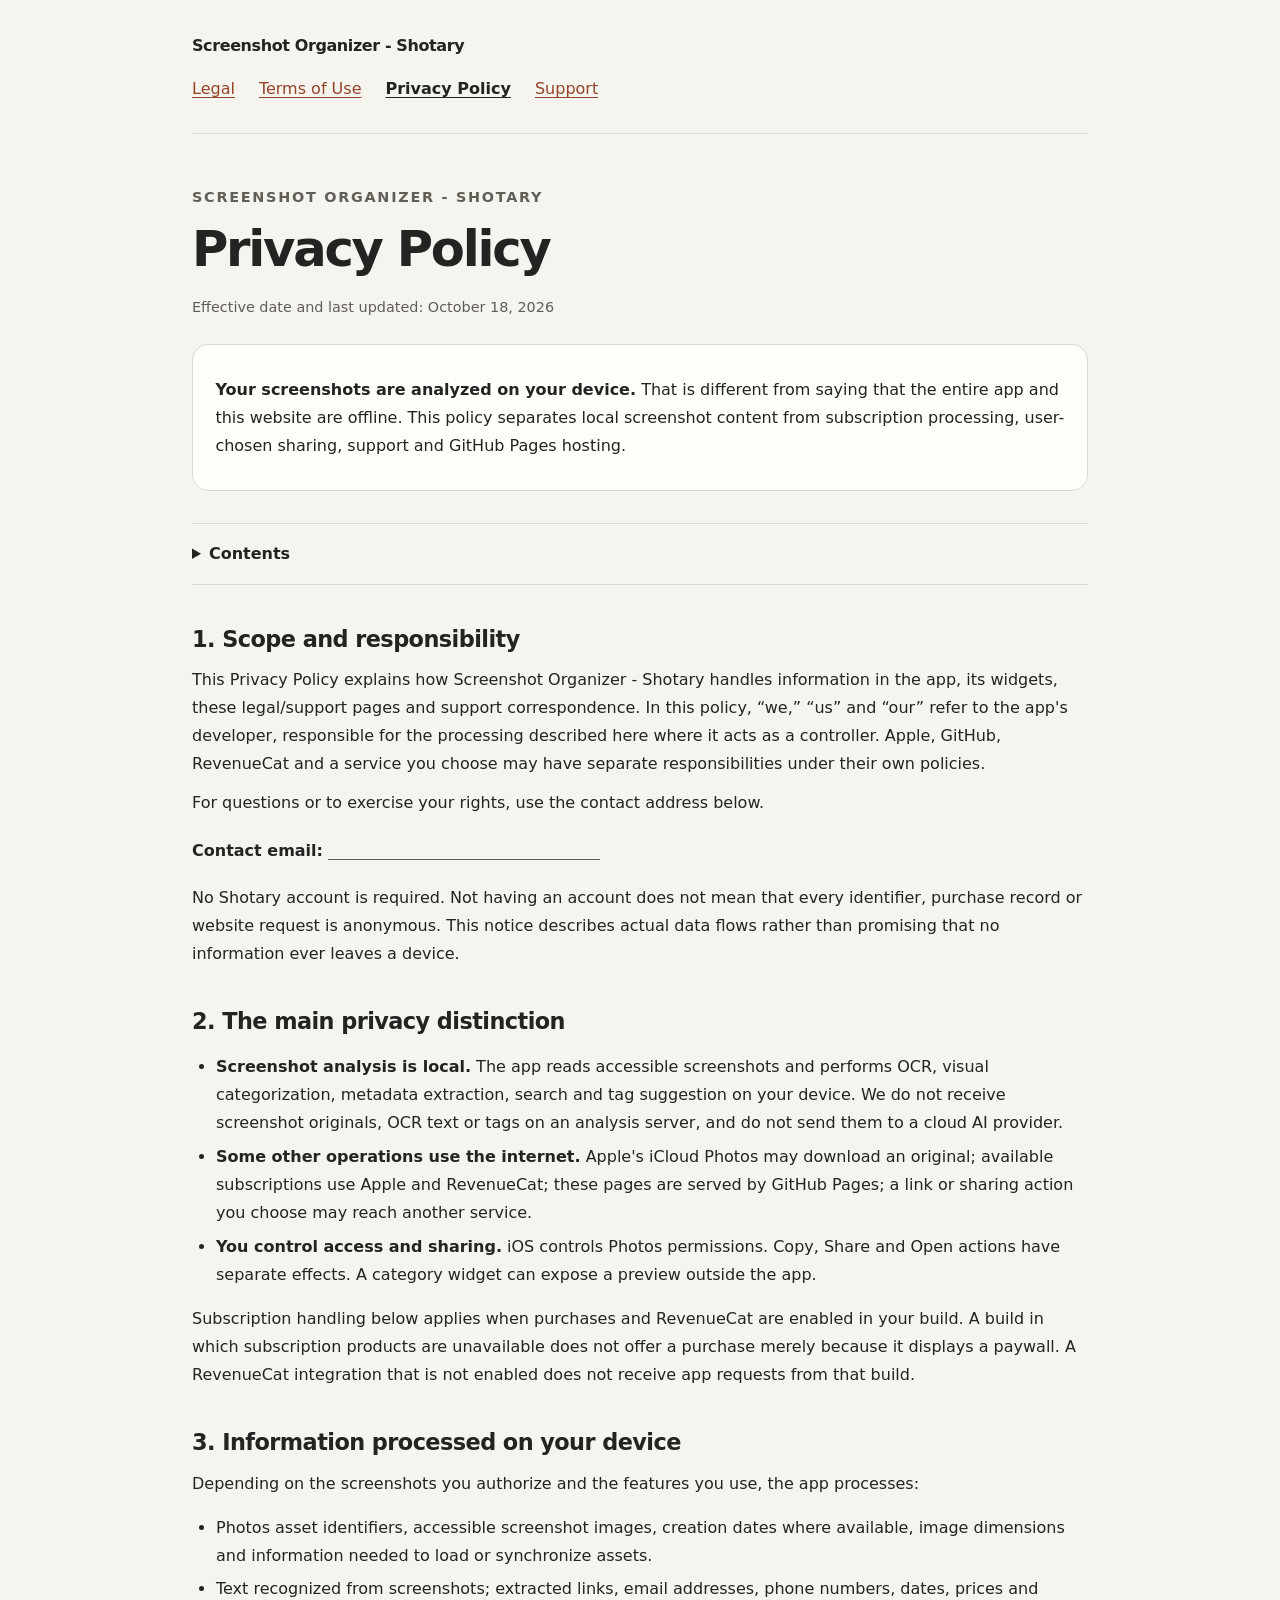
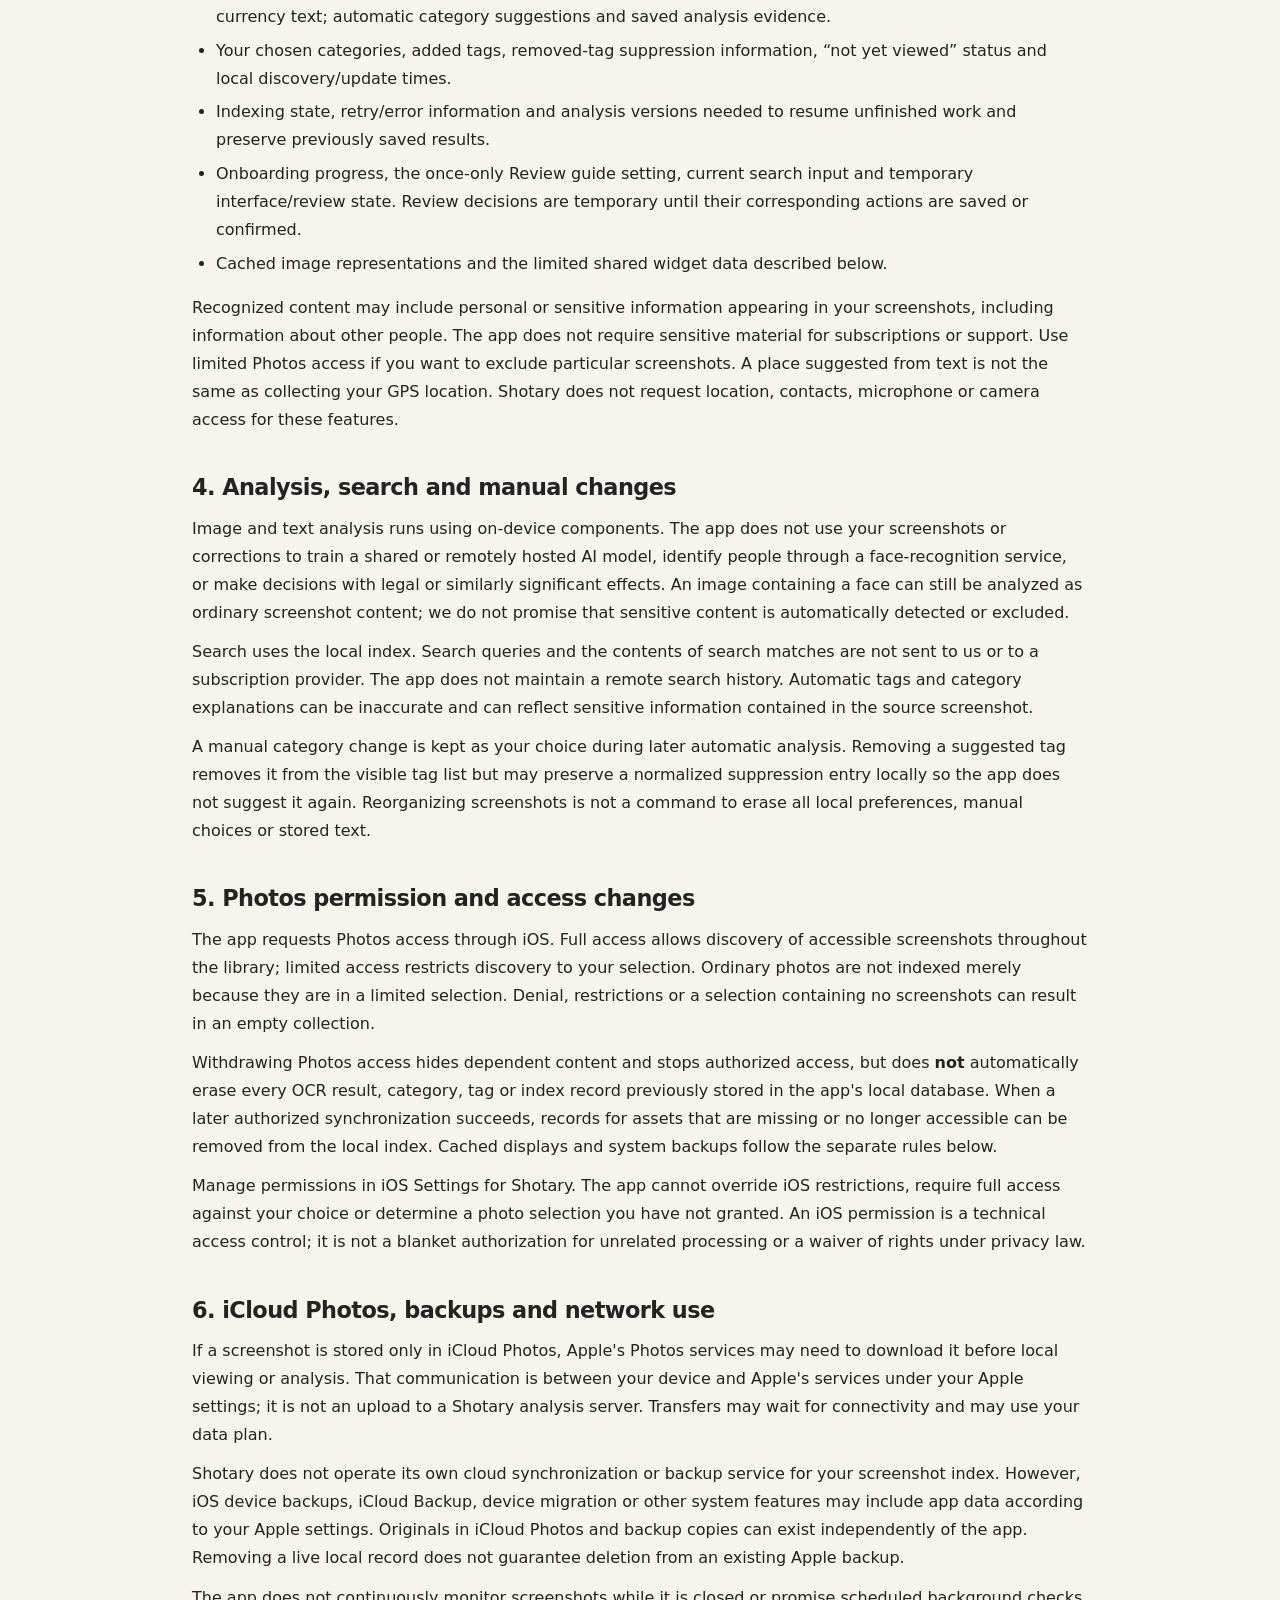
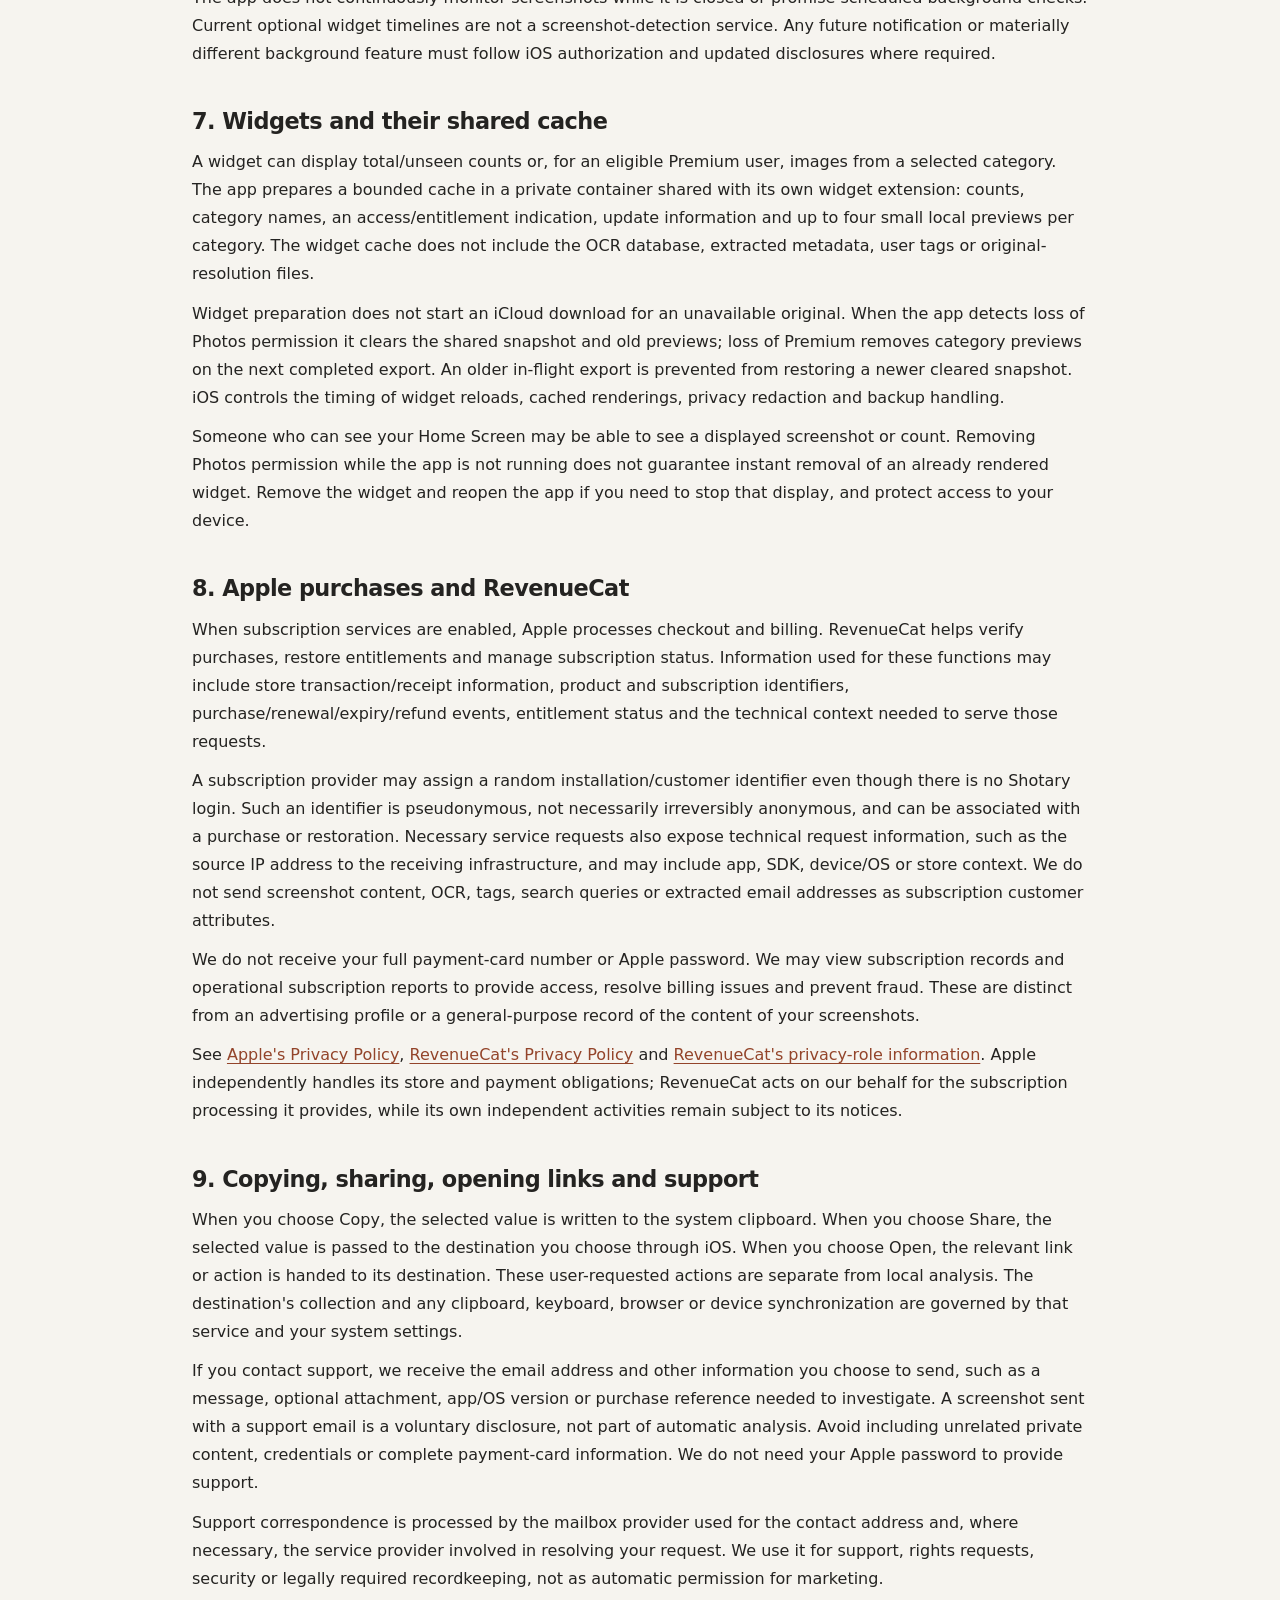
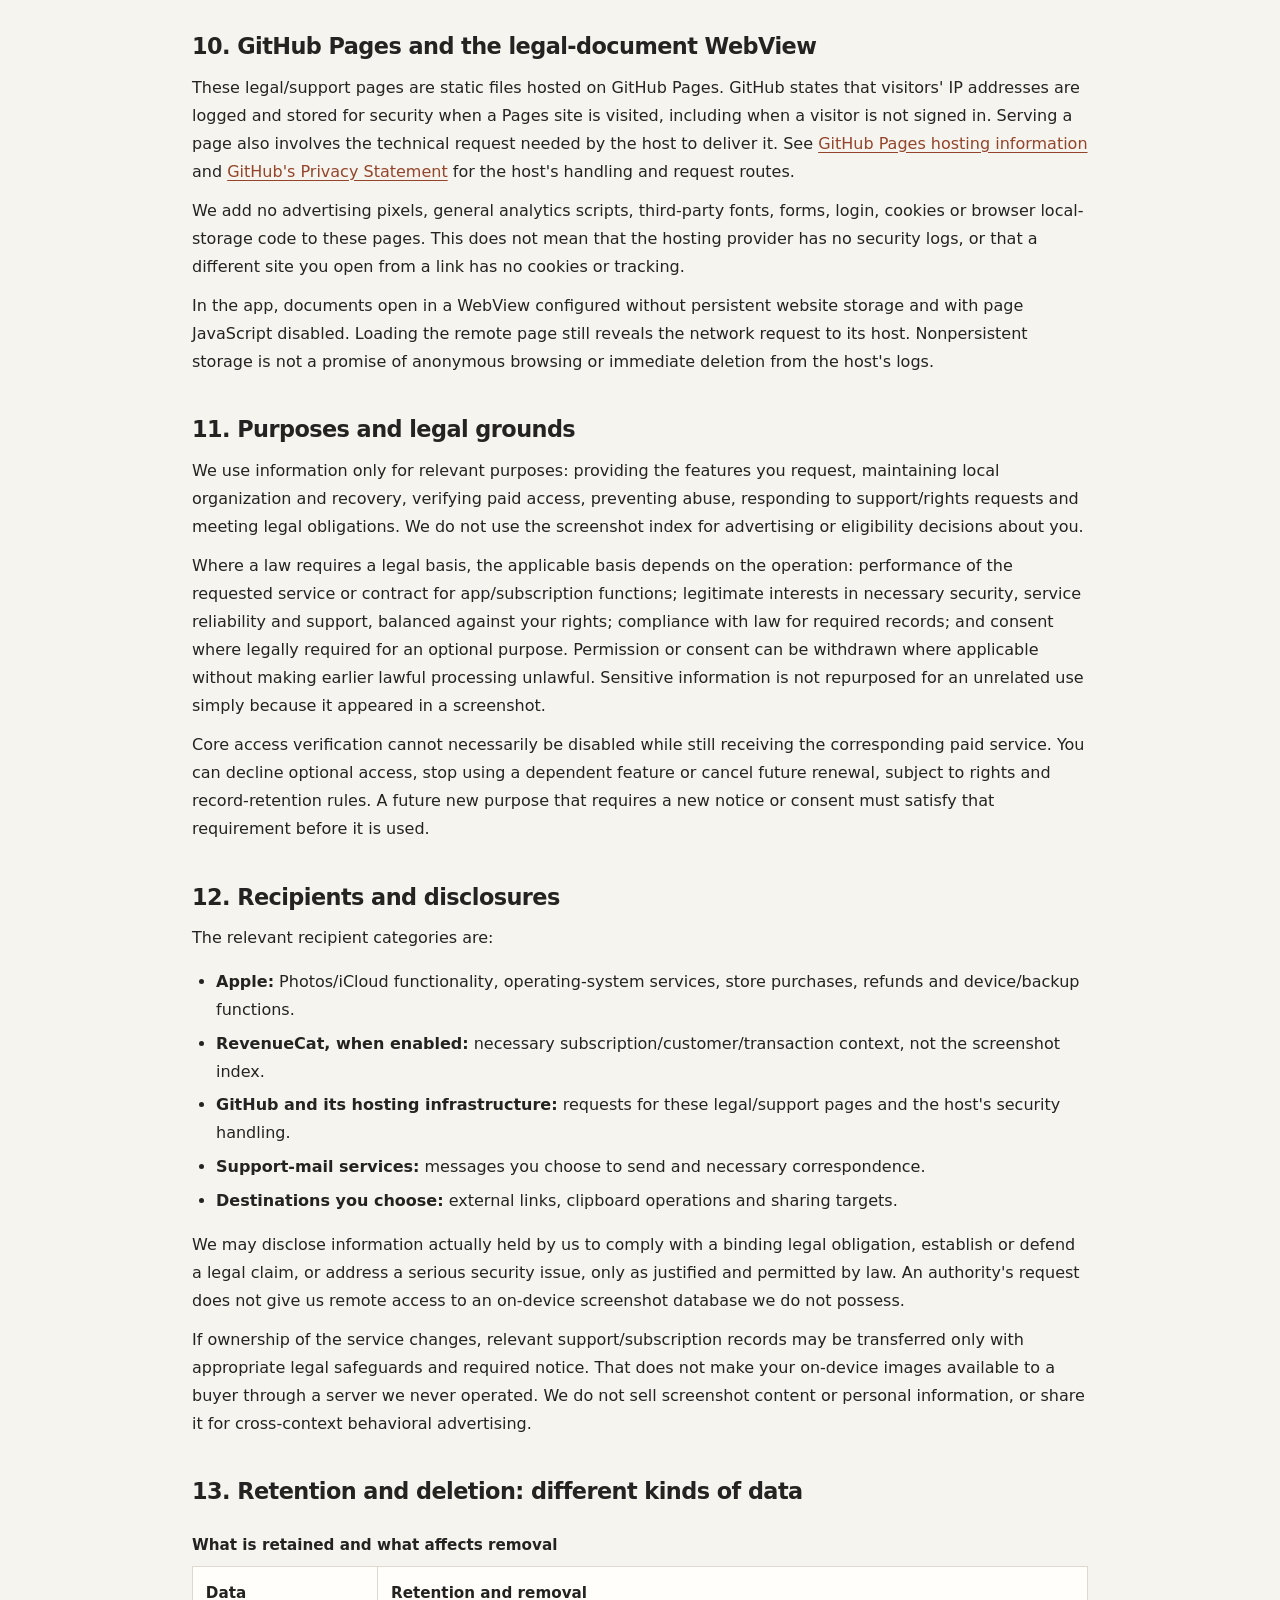
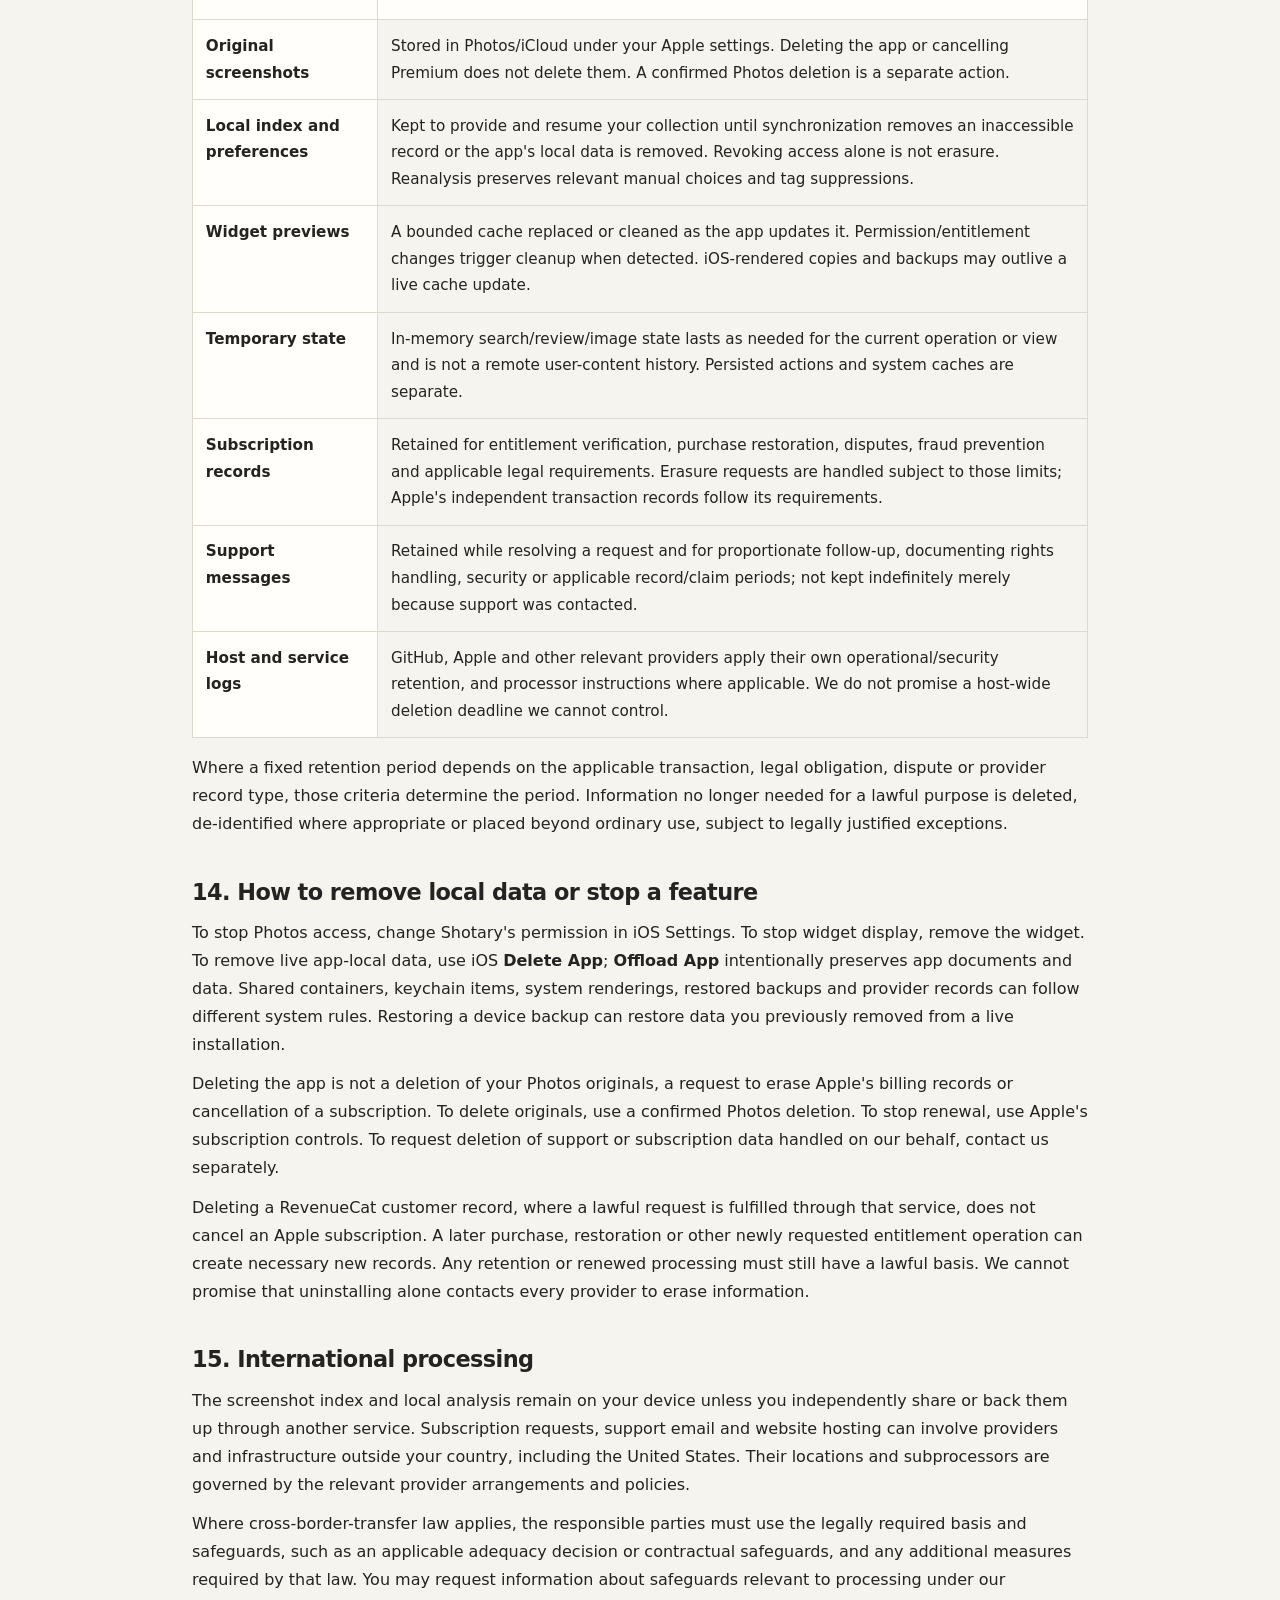
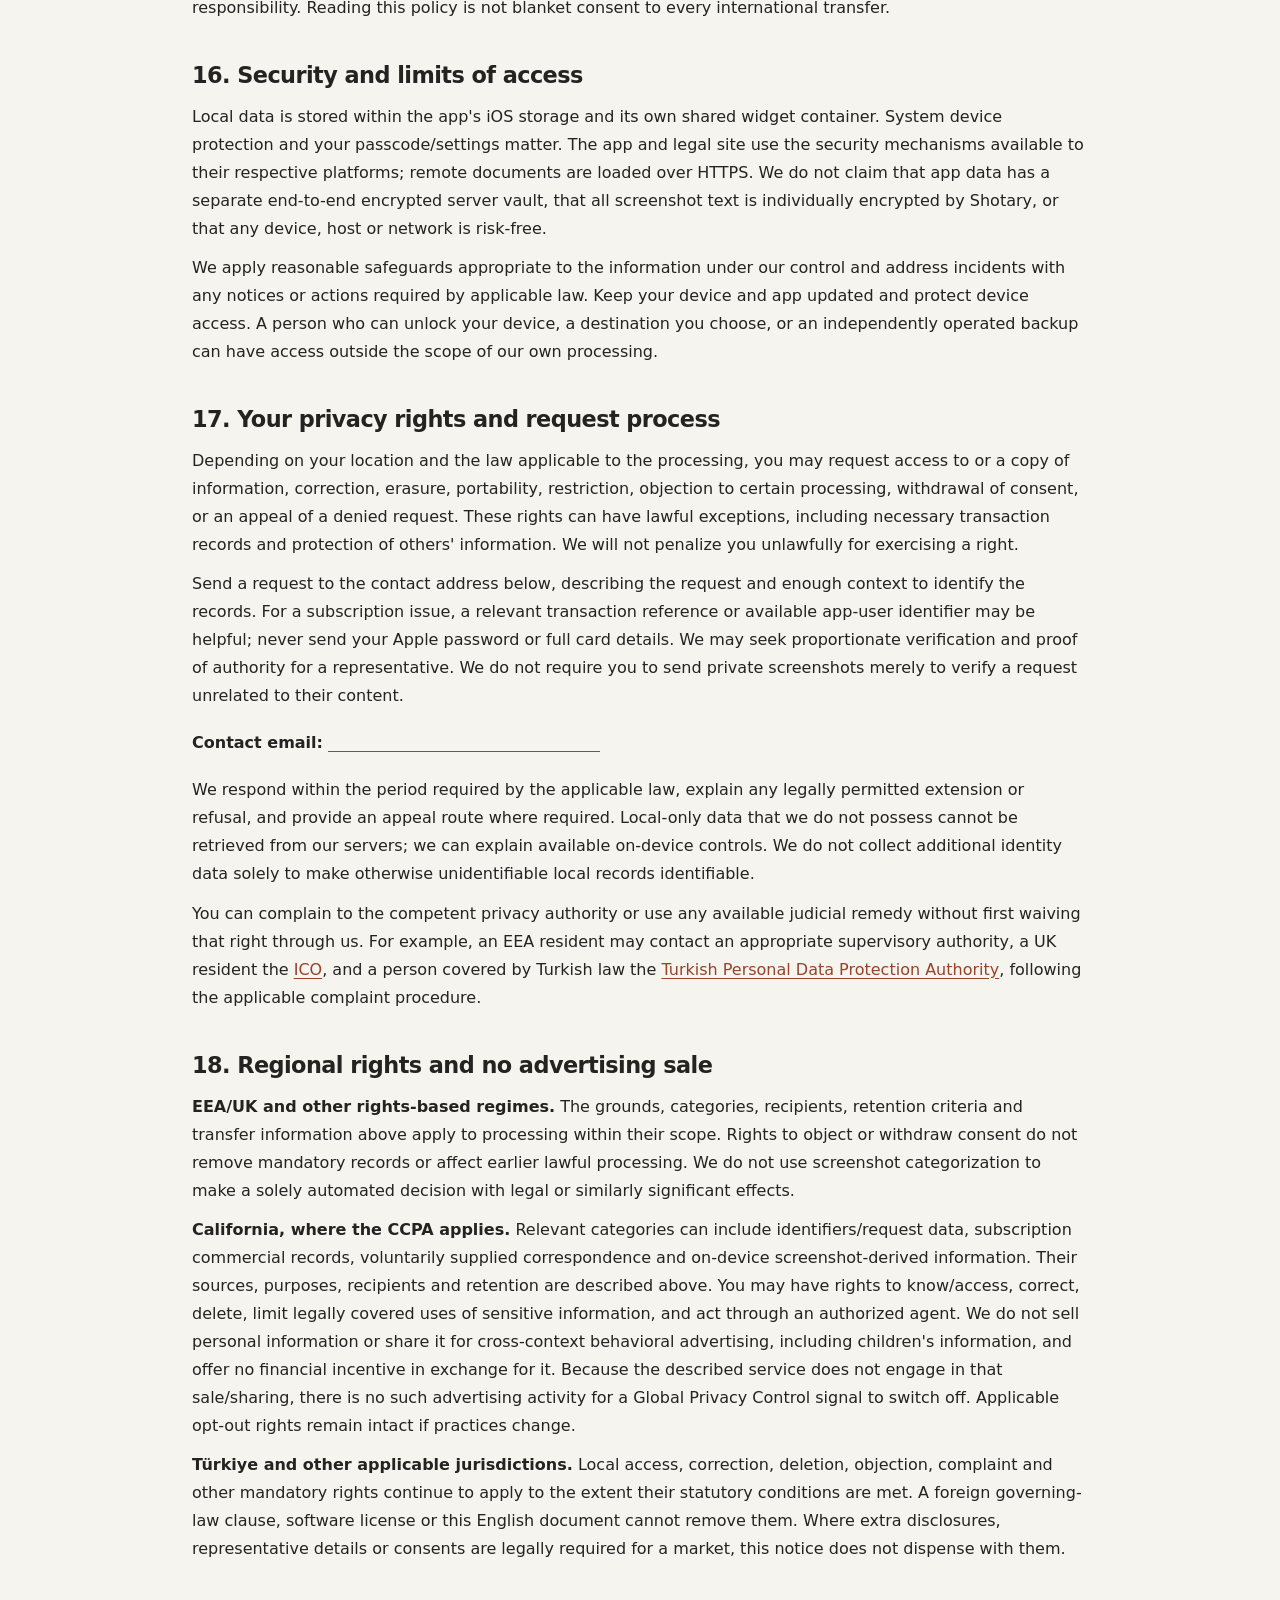
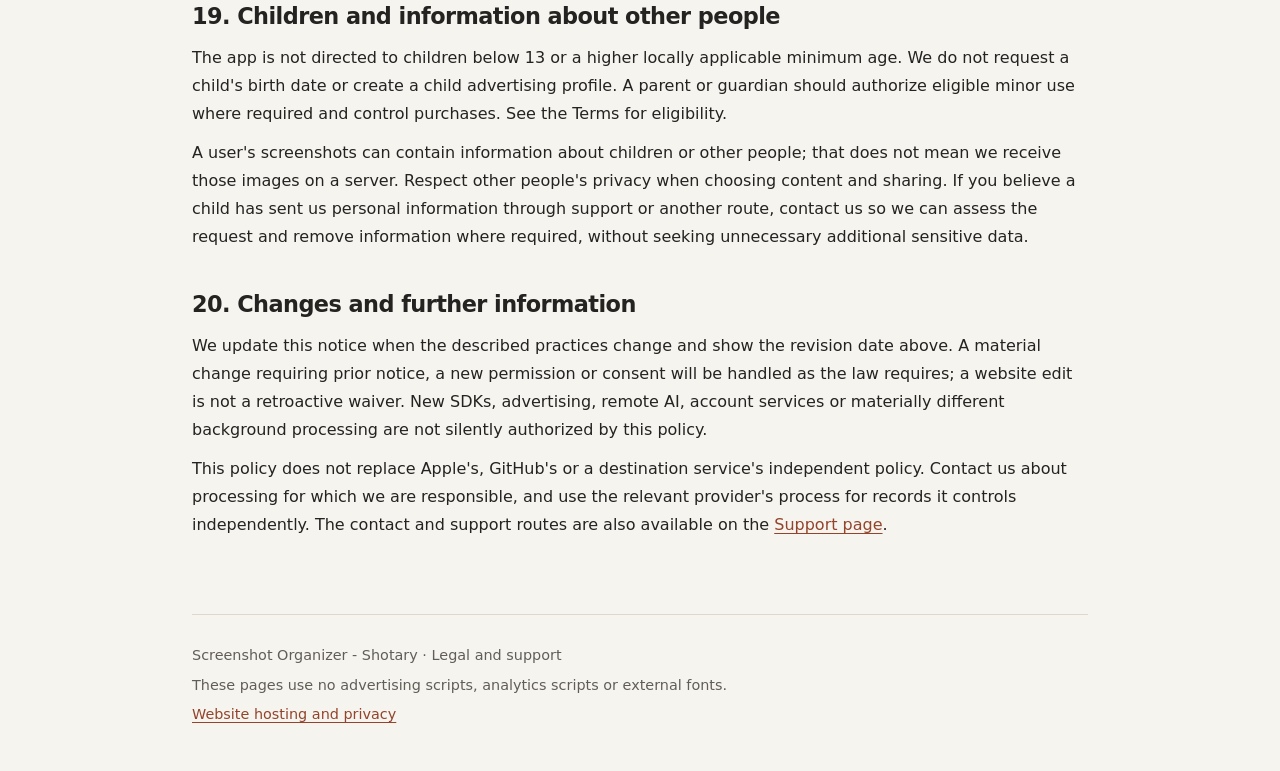
==== commit 5c9a9ac0: "Add files via upload" ====
--- a/privacy-policy.html
+++ b/privacy-policy.html
@@ -109,7 +109,7 @@
 </section><section id="rights"><h2>17. Your privacy rights and request process</h2>
 <p>Depending on your location and the law applicable to the processing, you may request access to or a copy of information, correction, erasure, portability, restriction, objection to certain processing, withdrawal of consent, or an appeal of a denied request. These rights can have lawful exceptions, including necessary transaction records and protection of others' information. We will not penalize you unlawfully for exercising a right.</p>
 <p>Send a request to the contact address below, describing the request and enough context to identify the records. For a subscription issue, a relevant transaction reference or available app-user identifier may be helpful; never send your Apple password or full card details. We may seek proportionate verification and proof of authority for a representative. We do not require you to send private screenshots merely to verify a request unrelated to their content.</p>
-<p class="contact"><strong>Contact email:</strong> <span data-contact-email class="masalappfactory@gmail.com"></span></p>
+<p class="contact"><strong>Contact email:</strong> <span data-contact-email class="email-slot"></span></p>
 <p>We respond within the period required by the applicable law, explain any legally permitted extension or refusal, and provide an appeal route where required. Local-only data that we do not possess cannot be retrieved from our servers; we can explain available on-device controls. We do not collect additional identity data solely to make otherwise unidentifiable local records identifiable.</p>
 <p>You can complain to the competent privacy authority or use any available judicial remedy without first waiving that right through us. For example, an EEA resident may contact an appropriate supervisory authority, a UK resident the <a href="https://ico.org.uk/for-the-public/">ICO</a>, and a person covered by Turkish law the <a href="https://www.kvkk.gov.tr/">Turkish Personal Data Protection Authority</a>, following the applicable complaint procedure.</p>
 </section><section id="regional"><h2>18. Regional rights and no advertising sale</h2>
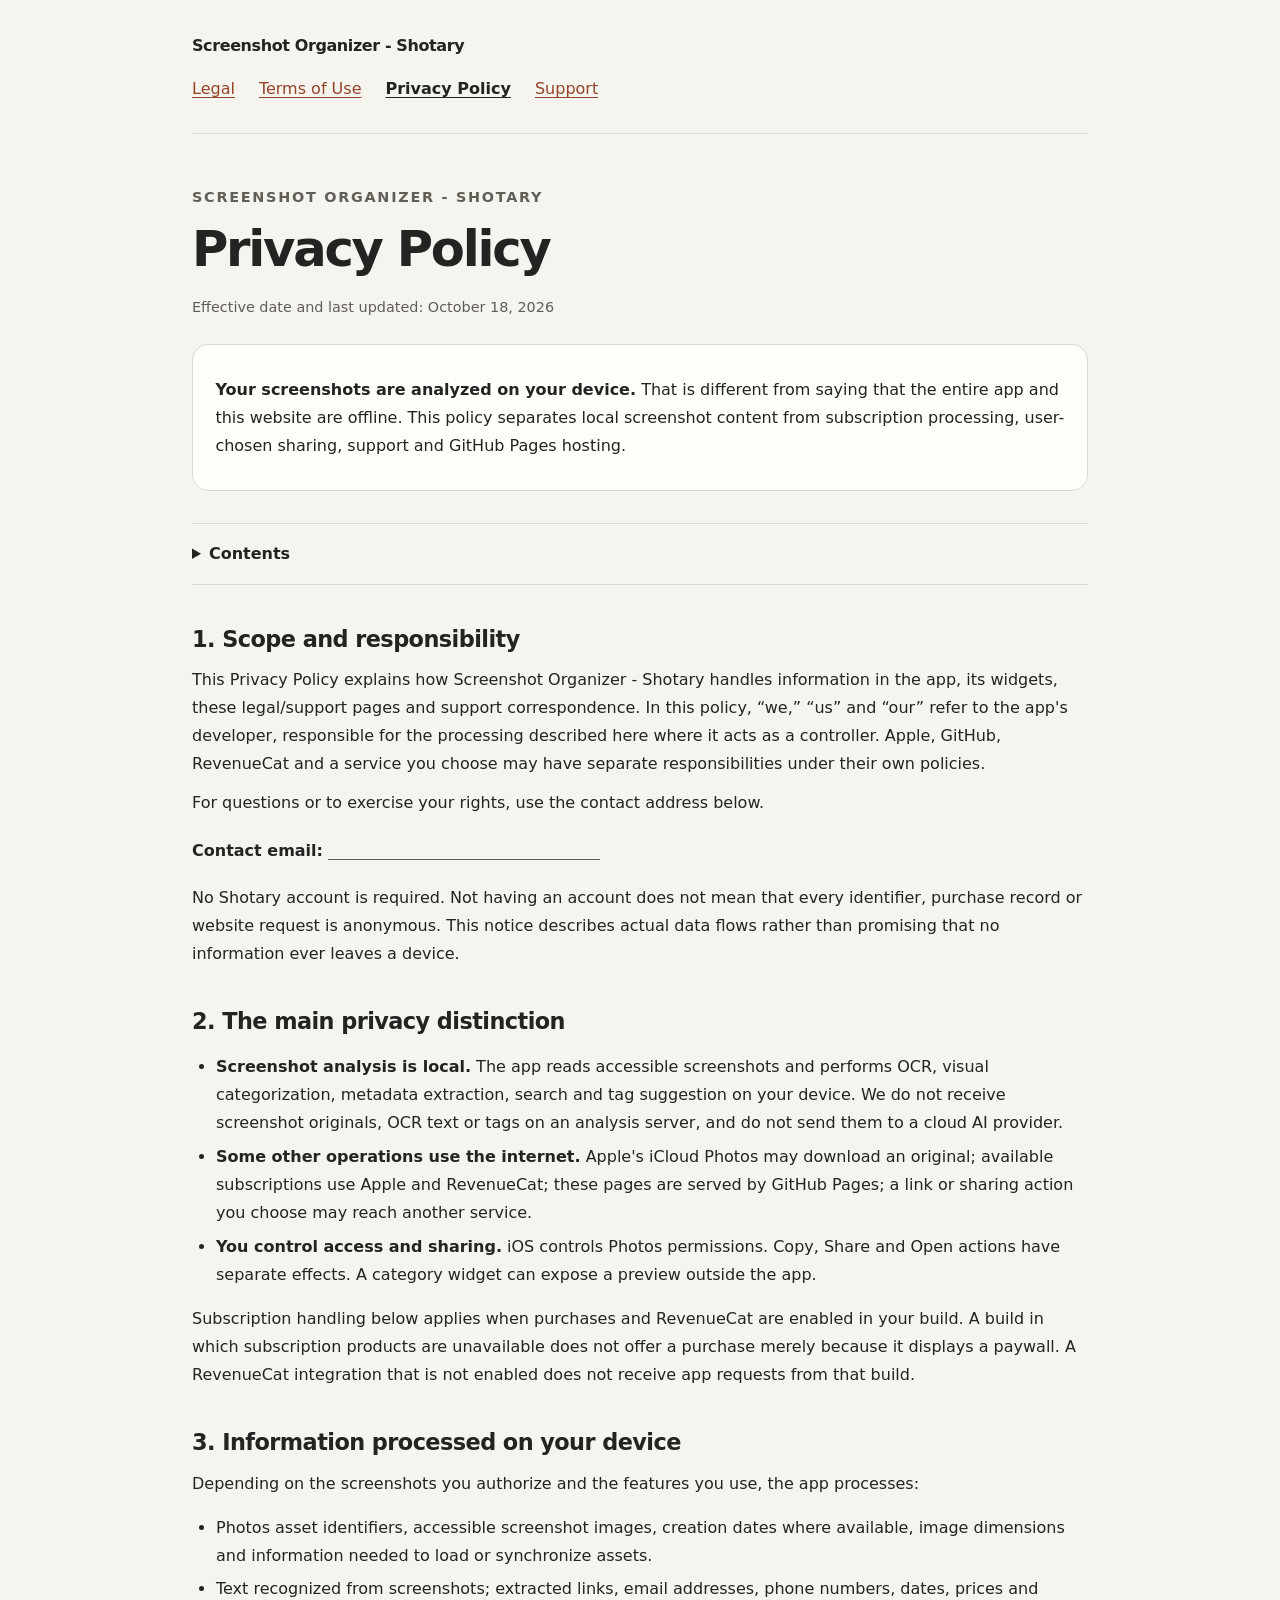
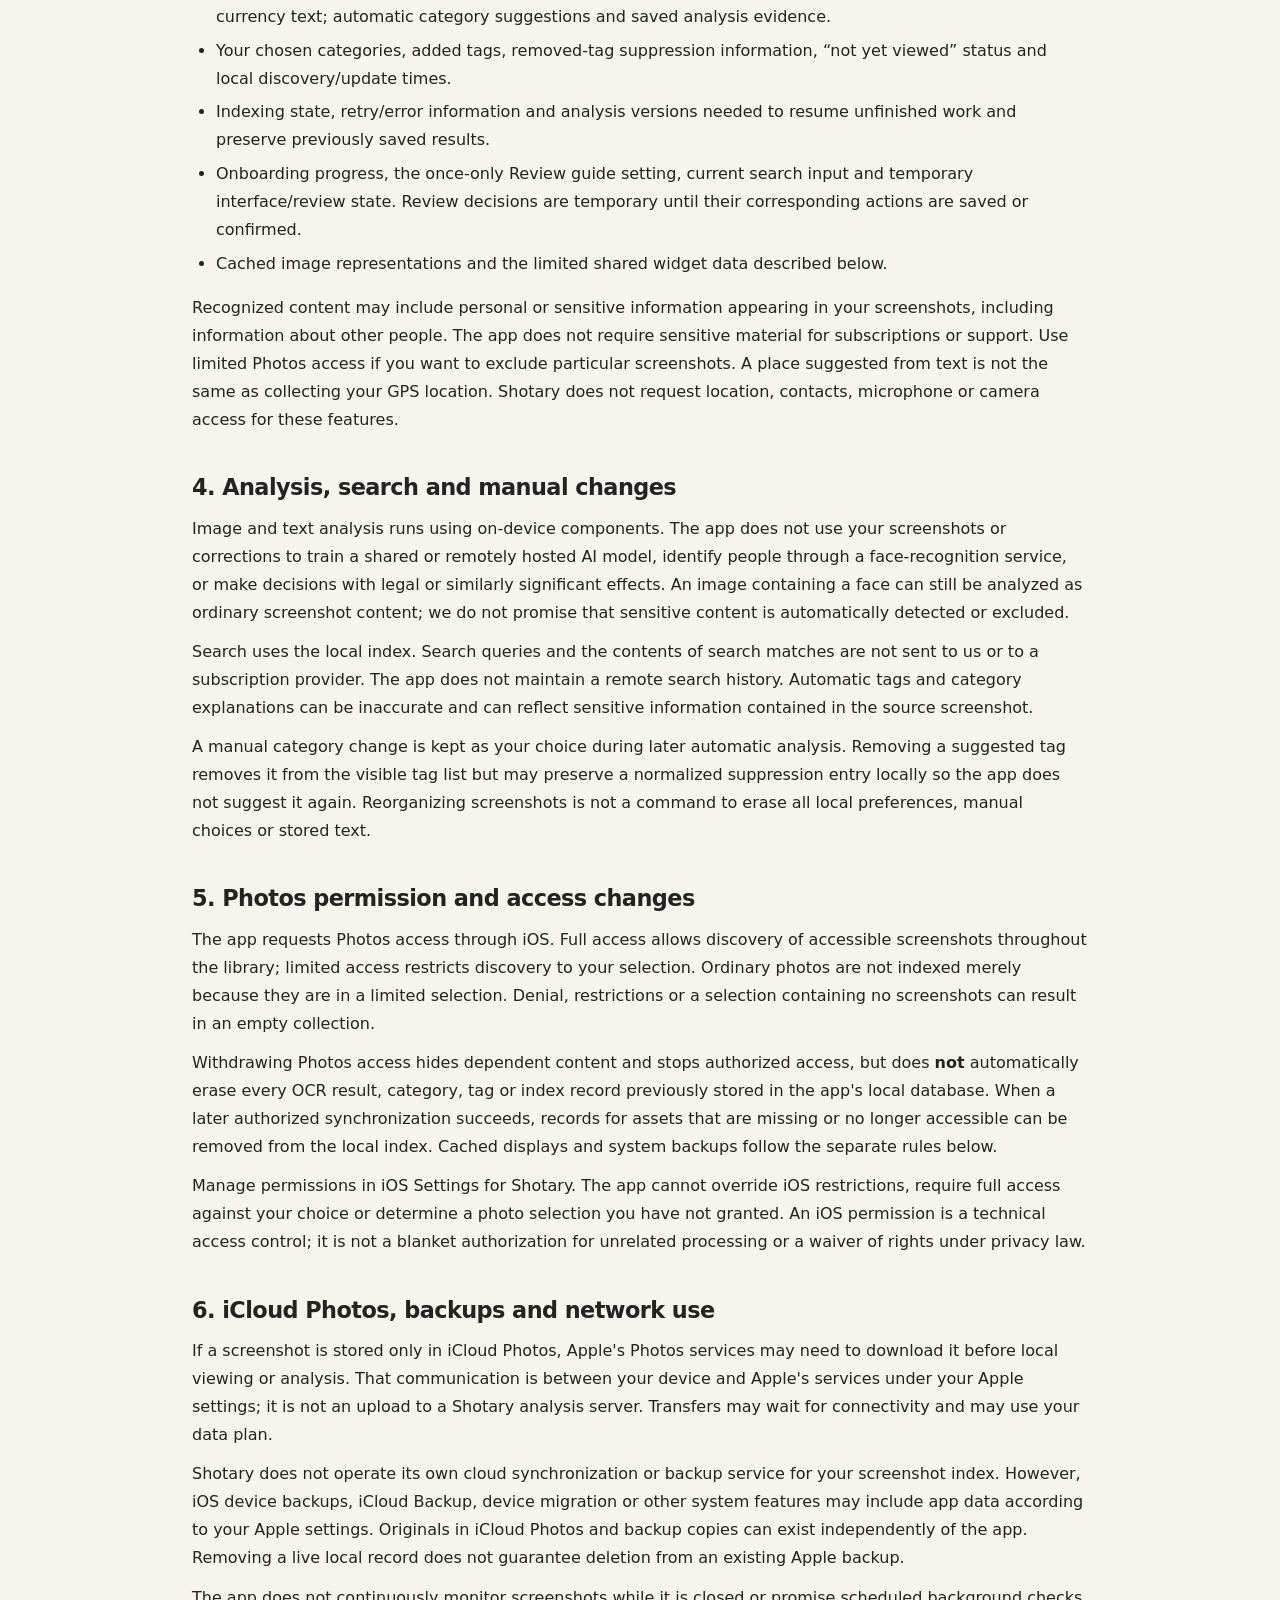
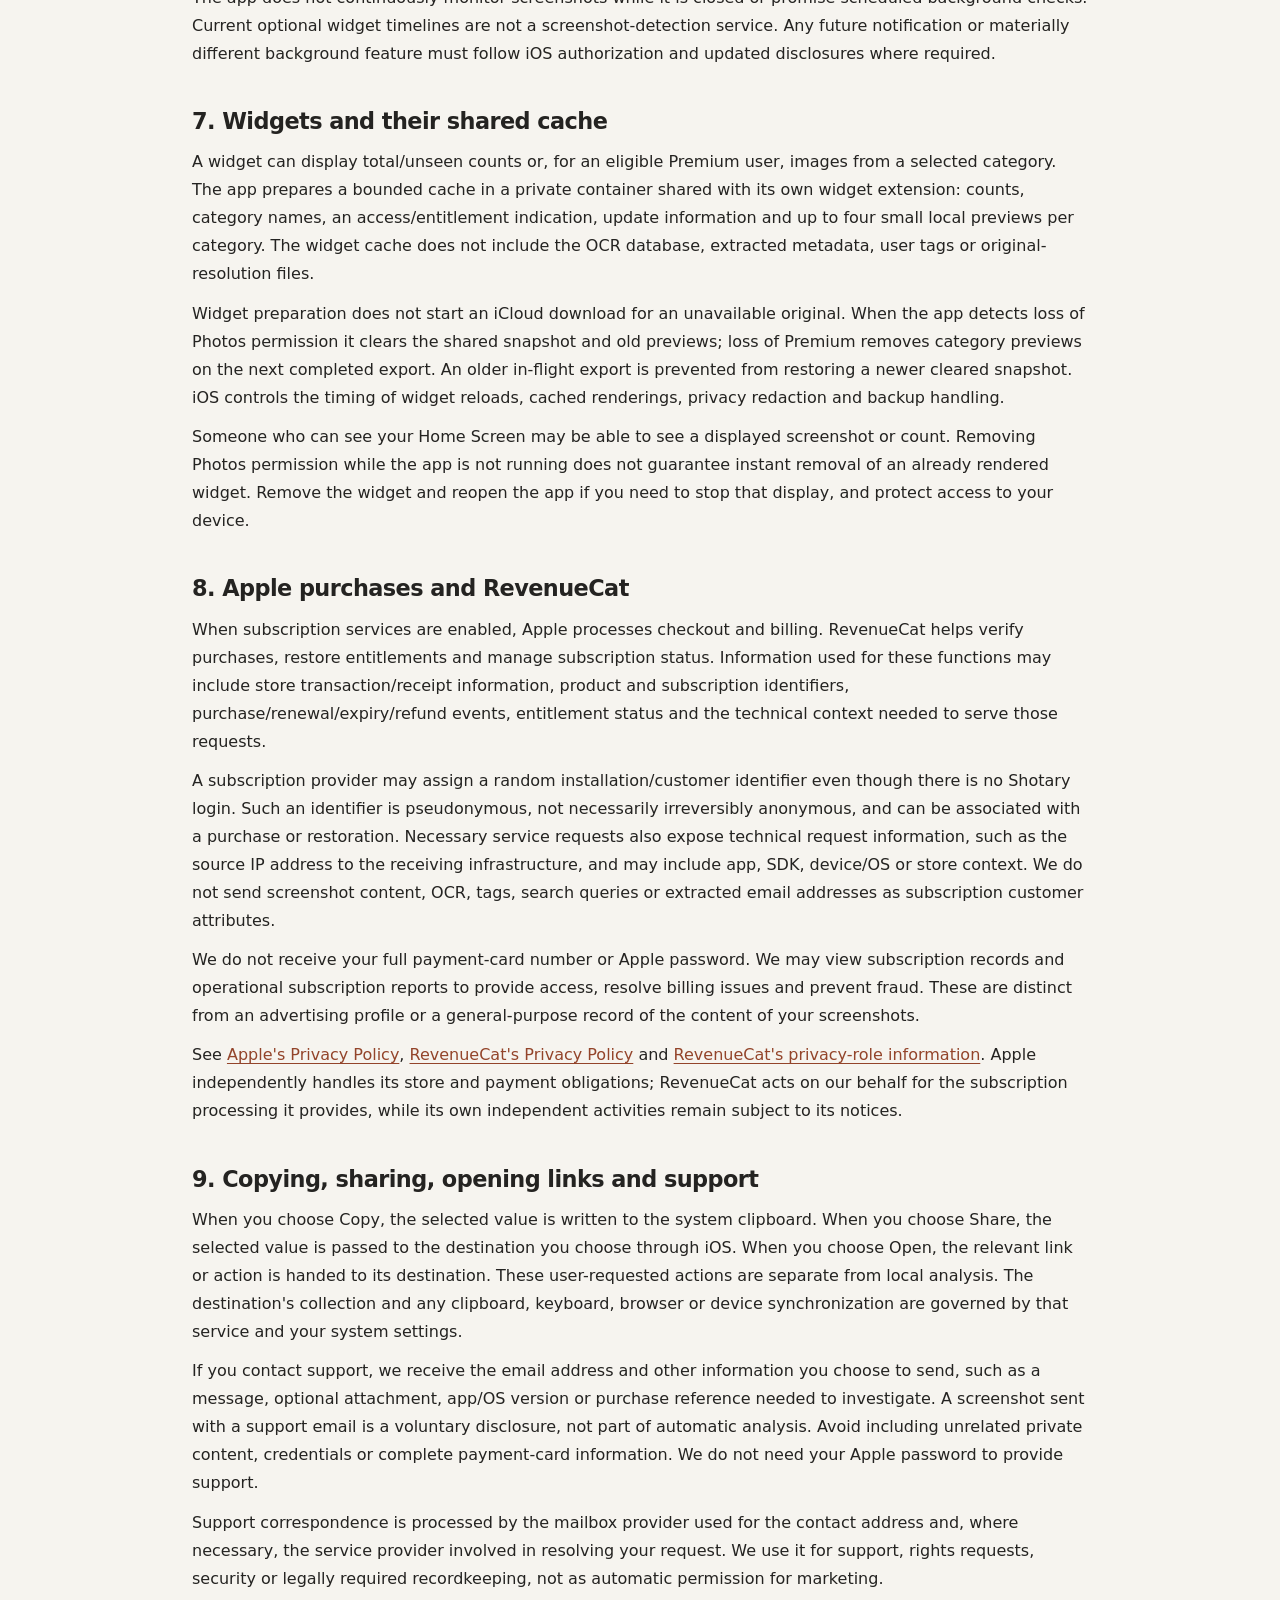
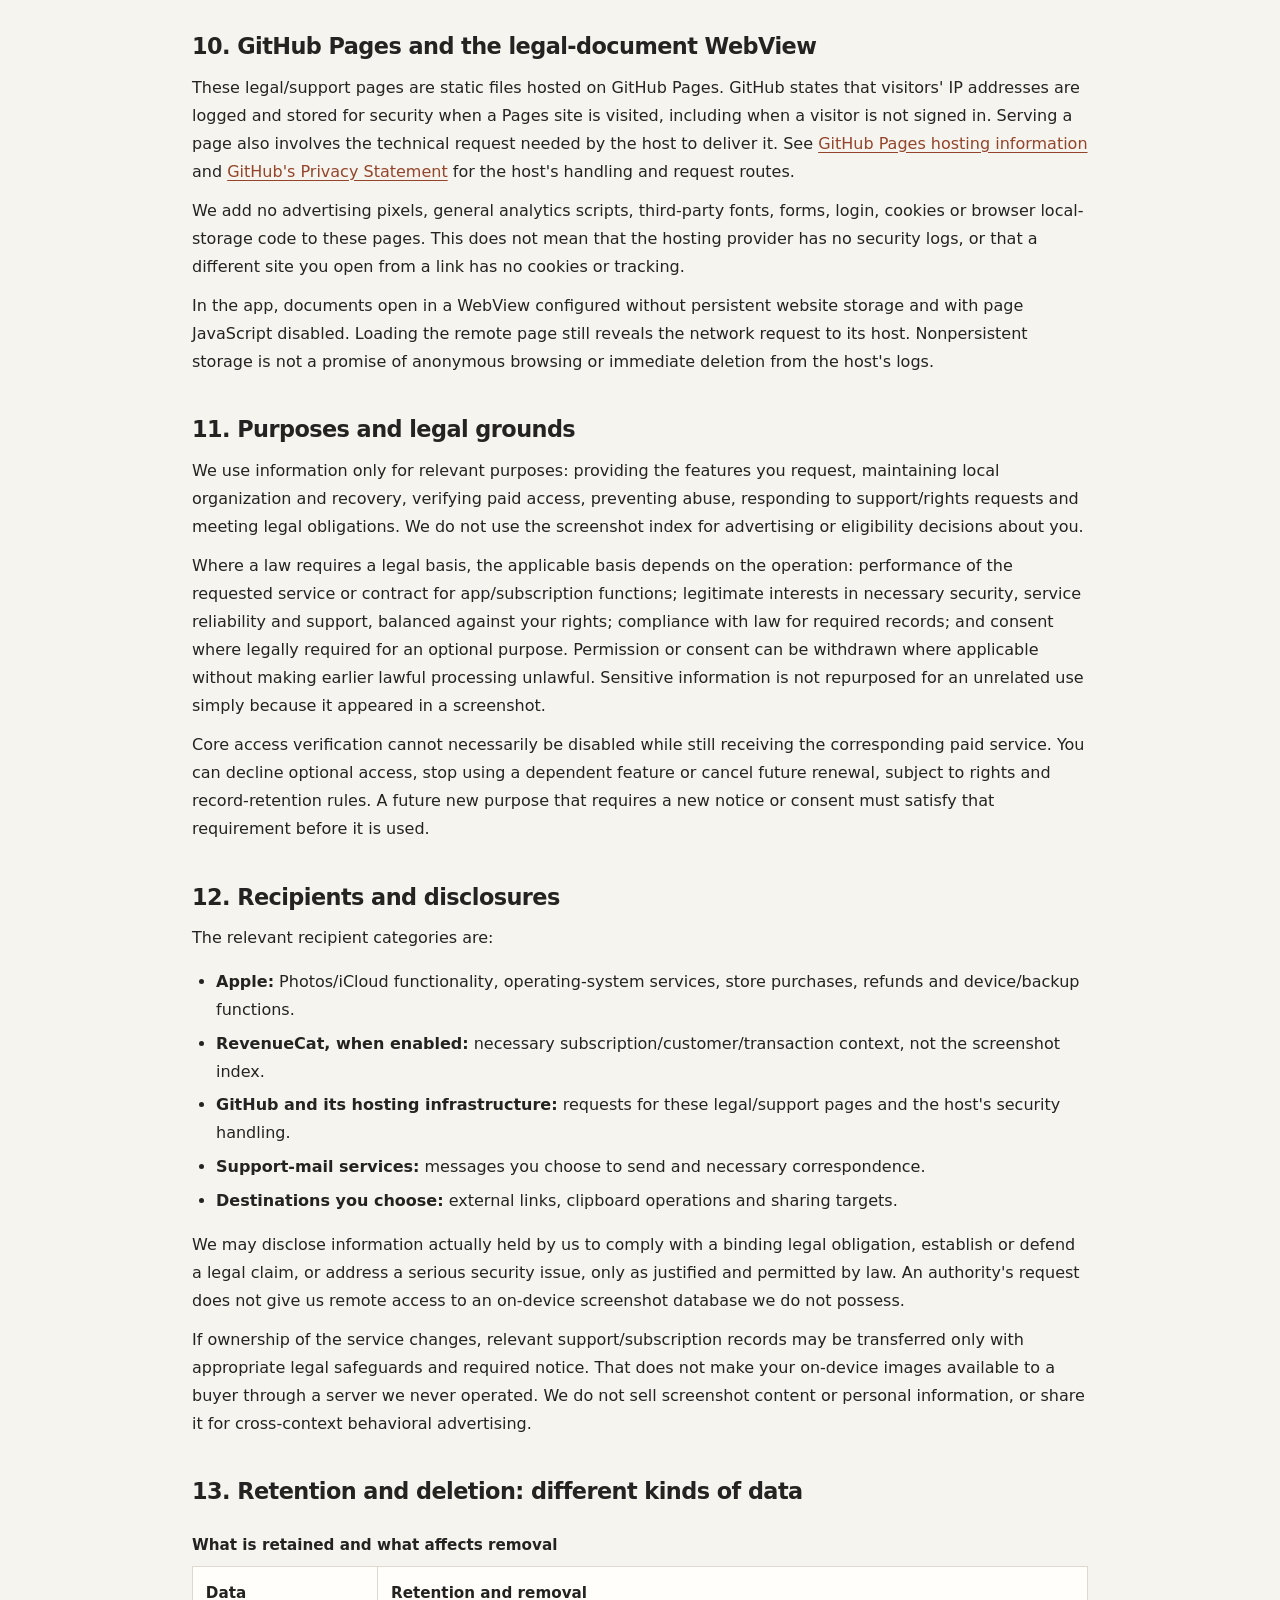
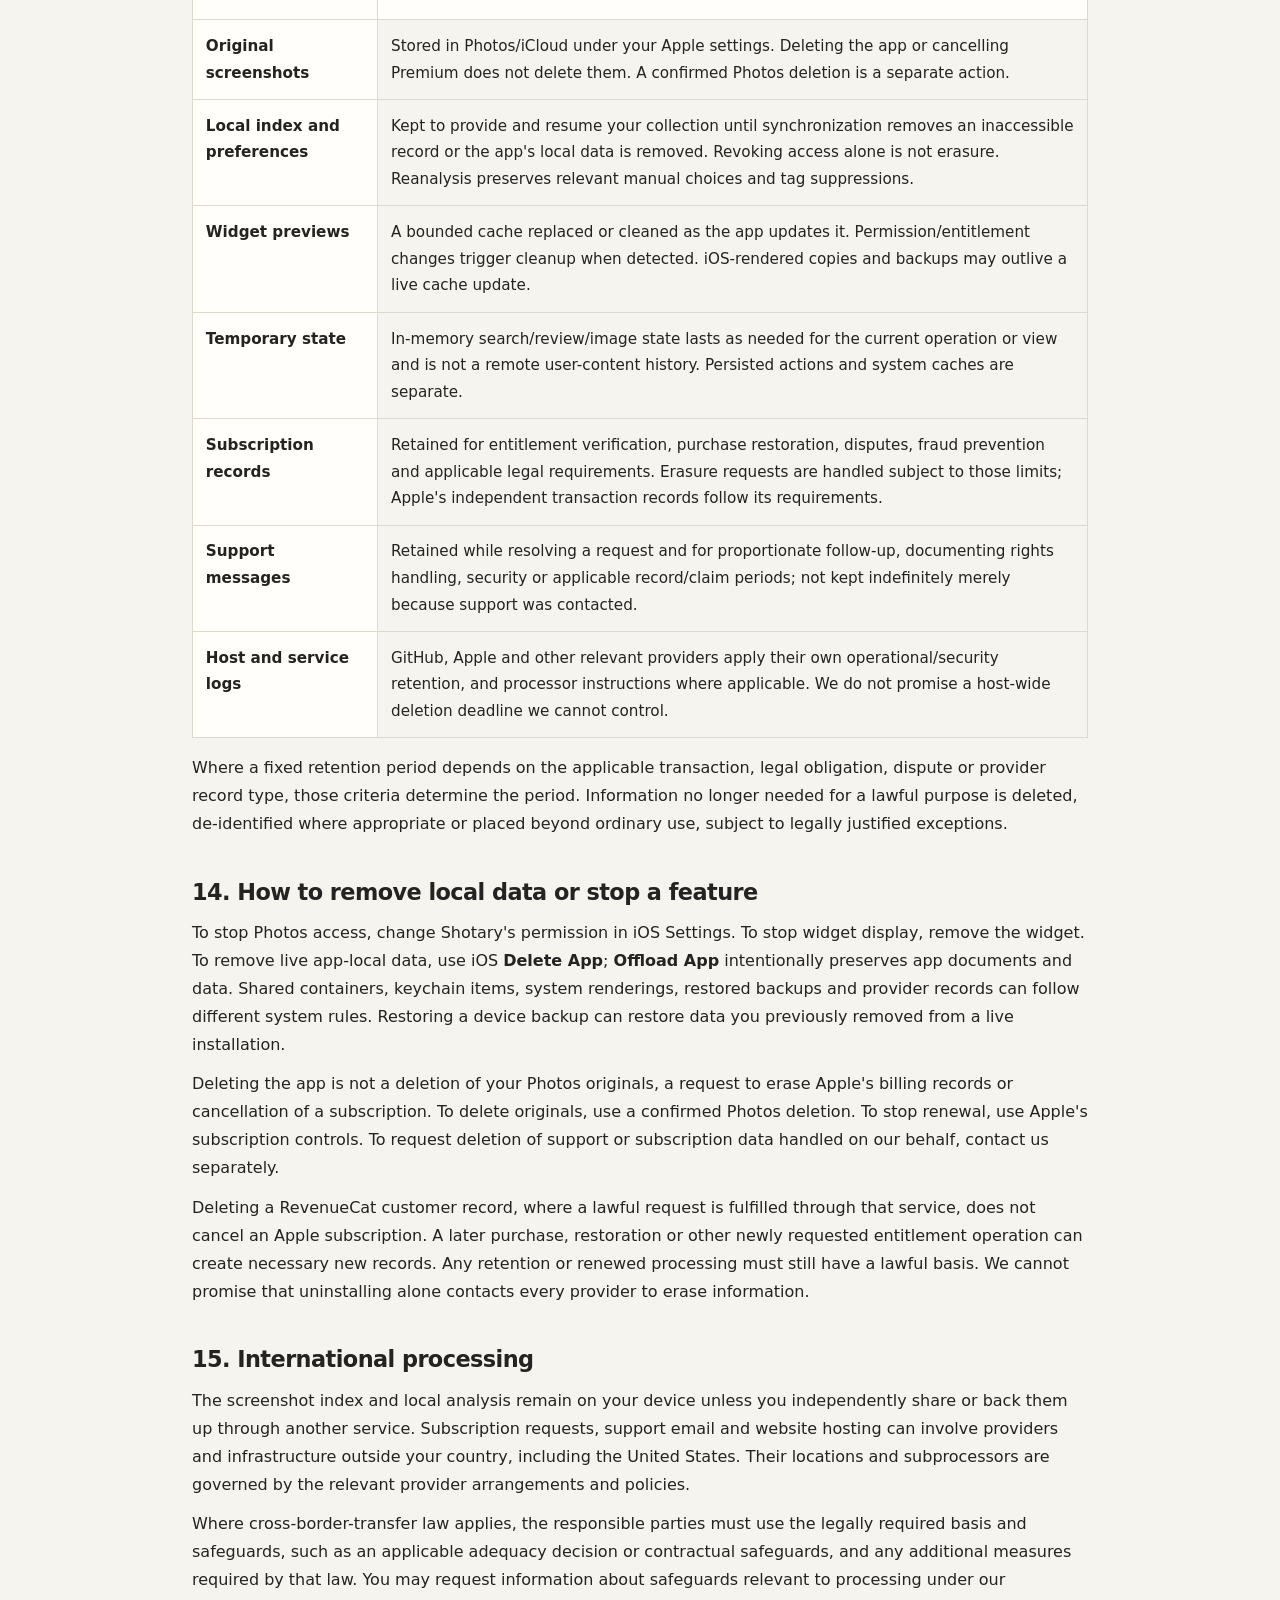
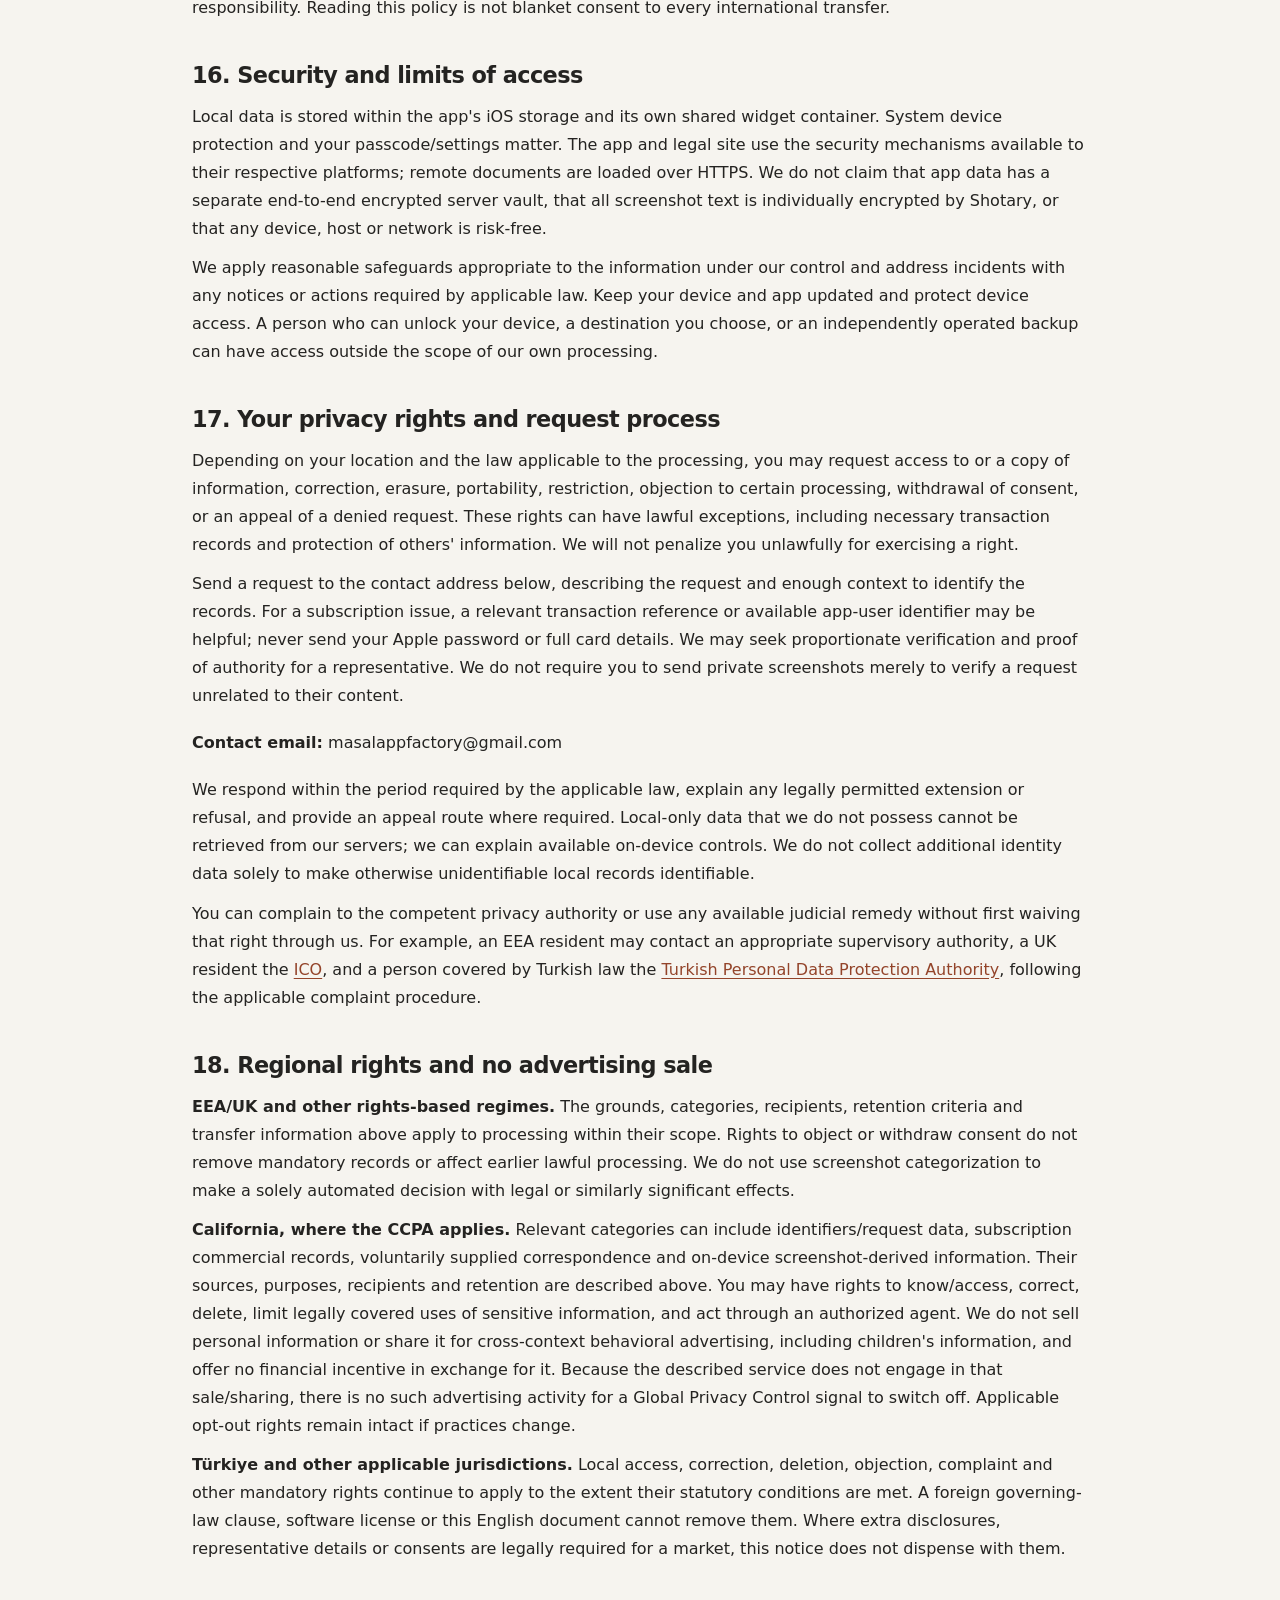
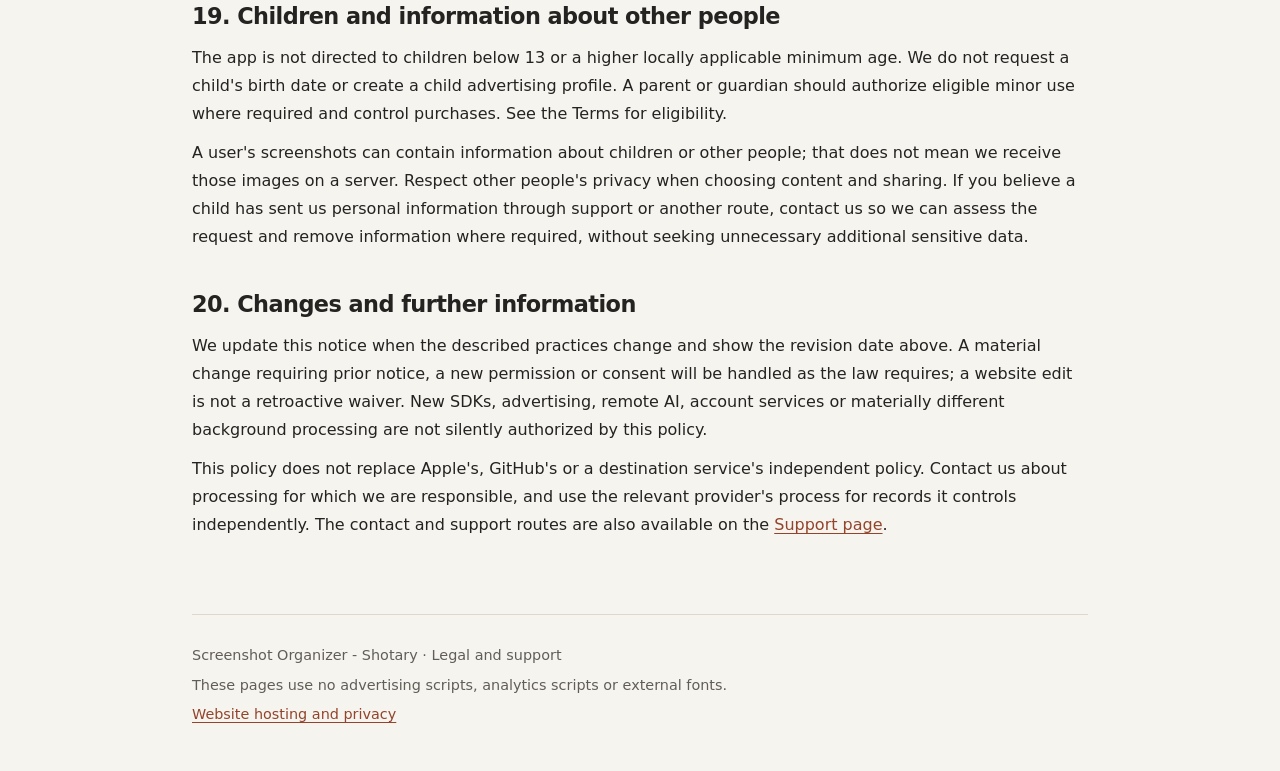
==== commit 81a8a71f: "Update privacy-policy.html" ====
--- a/privacy-policy.html
+++ b/privacy-policy.html
@@ -109,7 +109,7 @@
 </section><section id="rights"><h2>17. Your privacy rights and request process</h2>
 <p>Depending on your location and the law applicable to the processing, you may request access to or a copy of information, correction, erasure, portability, restriction, objection to certain processing, withdrawal of consent, or an appeal of a denied request. These rights can have lawful exceptions, including necessary transaction records and protection of others' information. We will not penalize you unlawfully for exercising a right.</p>
 <p>Send a request to the contact address below, describing the request and enough context to identify the records. For a subscription issue, a relevant transaction reference or available app-user identifier may be helpful; never send your Apple password or full card details. We may seek proportionate verification and proof of authority for a representative. We do not require you to send private screenshots merely to verify a request unrelated to their content.</p>
-<p class="contact"><strong>Contact email:</strong> <span data-contact-email class="email-slot"></span></p>
+<p class="contact"><strong>Contact email:</strong> <span data-contact-email class="email-slot">masalappfactory@gmail.com</span></p>
 <p>We respond within the period required by the applicable law, explain any legally permitted extension or refusal, and provide an appeal route where required. Local-only data that we do not possess cannot be retrieved from our servers; we can explain available on-device controls. We do not collect additional identity data solely to make otherwise unidentifiable local records identifiable.</p>
 <p>You can complain to the competent privacy authority or use any available judicial remedy without first waiving that right through us. For example, an EEA resident may contact an appropriate supervisory authority, a UK resident the <a href="https://ico.org.uk/for-the-public/">ICO</a>, and a person covered by Turkish law the <a href="https://www.kvkk.gov.tr/">Turkish Personal Data Protection Authority</a>, following the applicable complaint procedure.</p>
 </section><section id="regional"><h2>18. Regional rights and no advertising sale</h2>
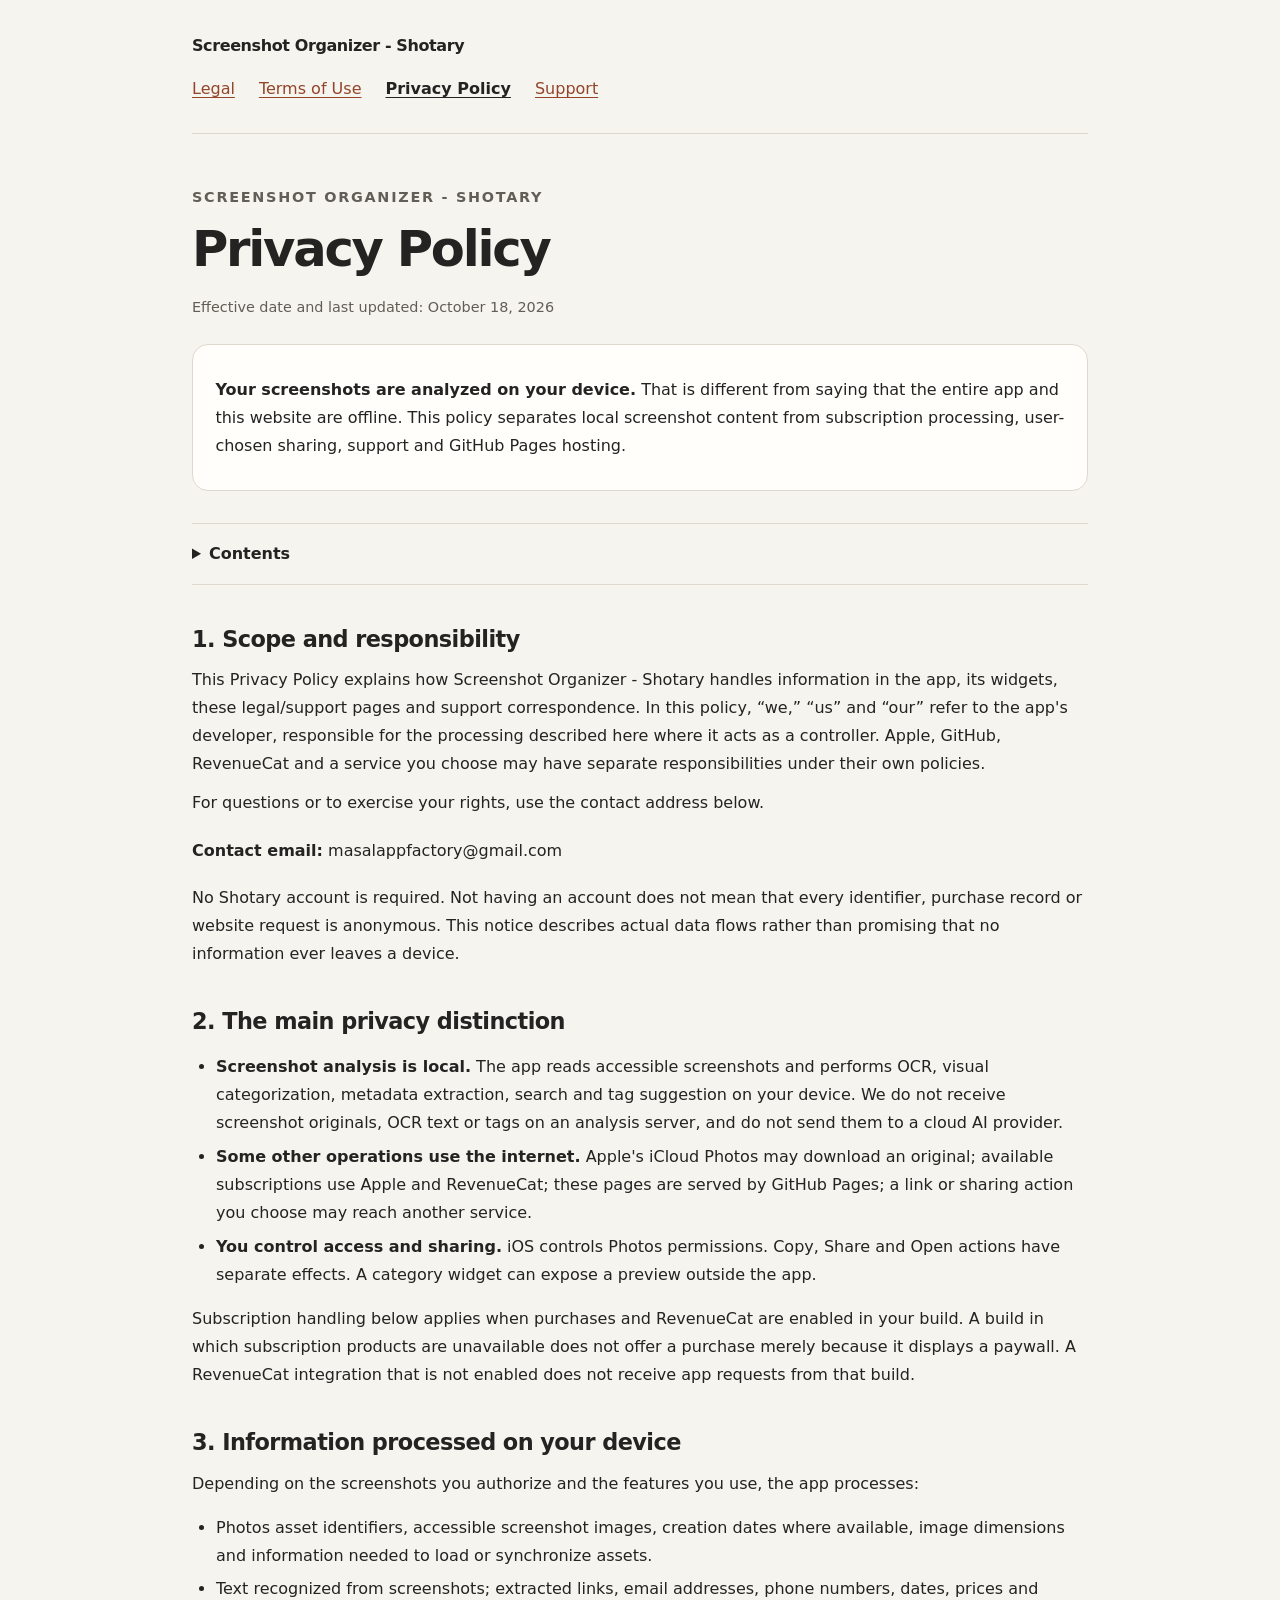
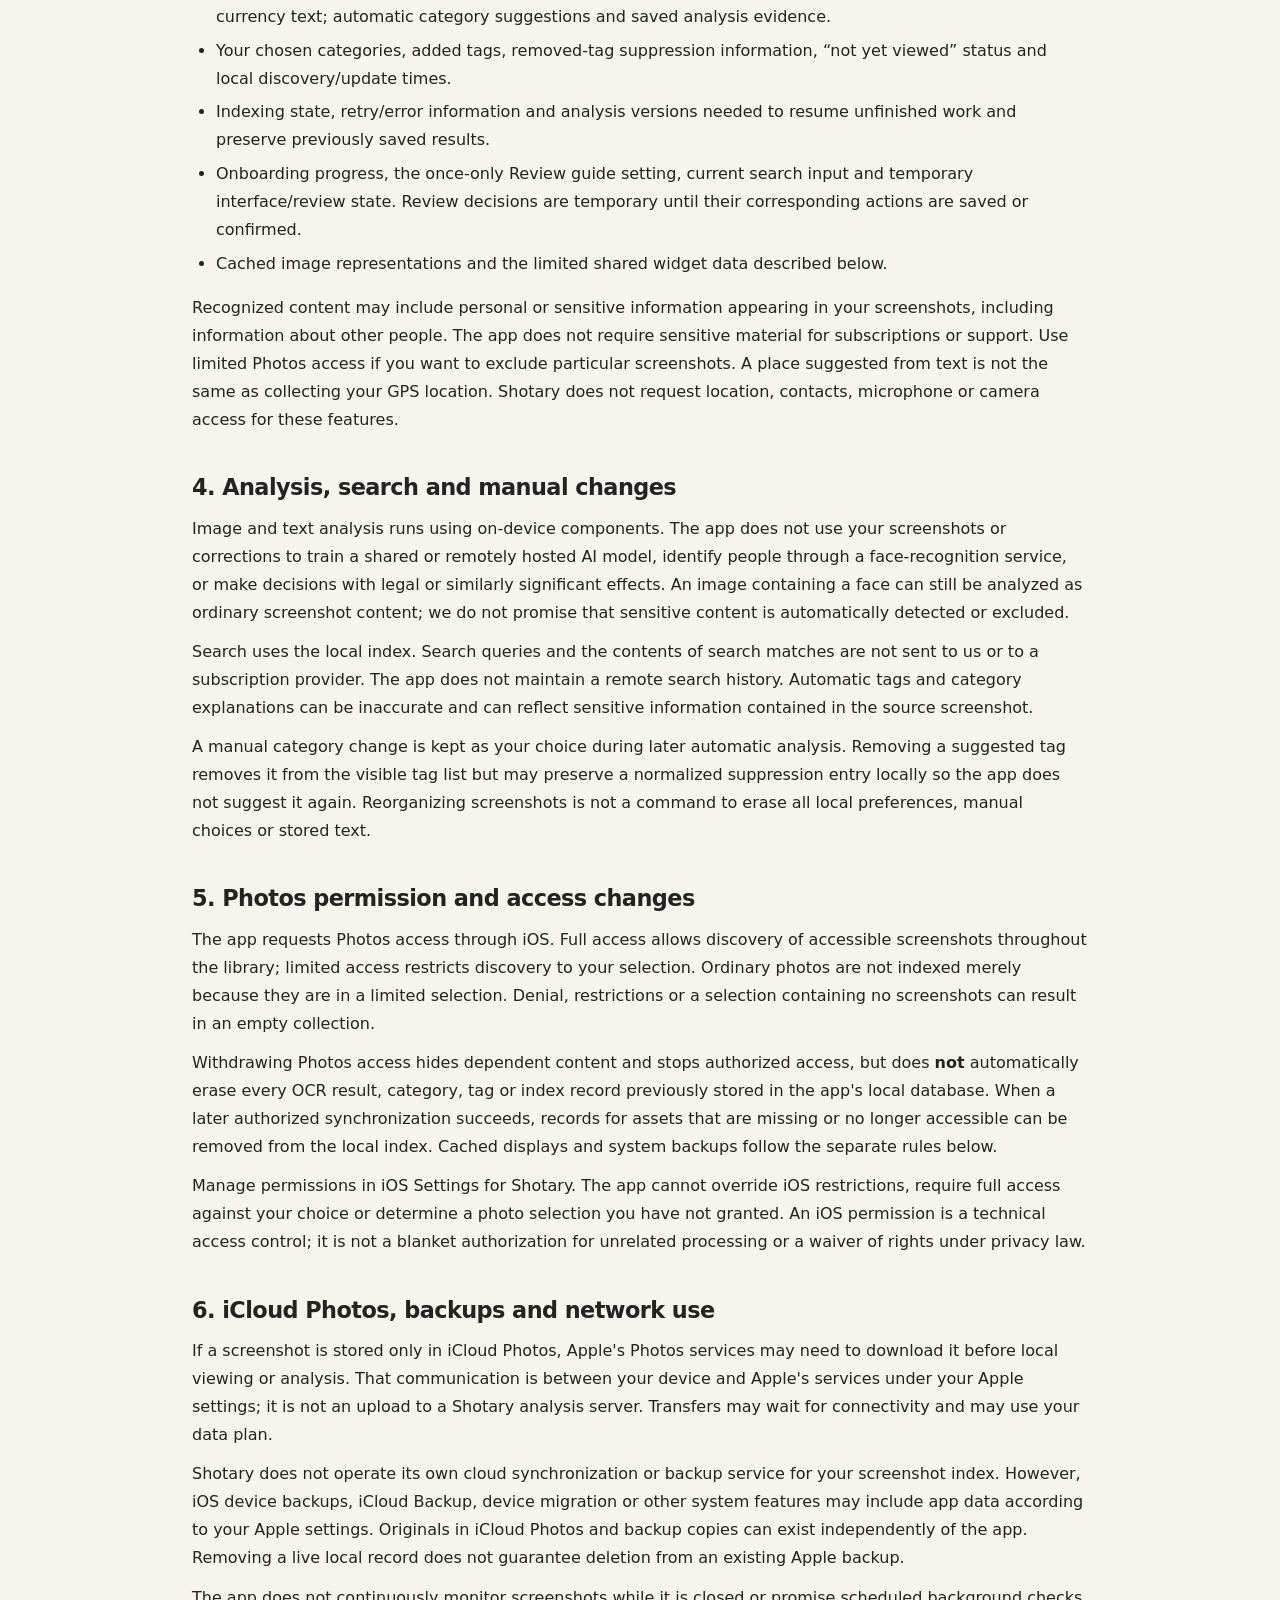
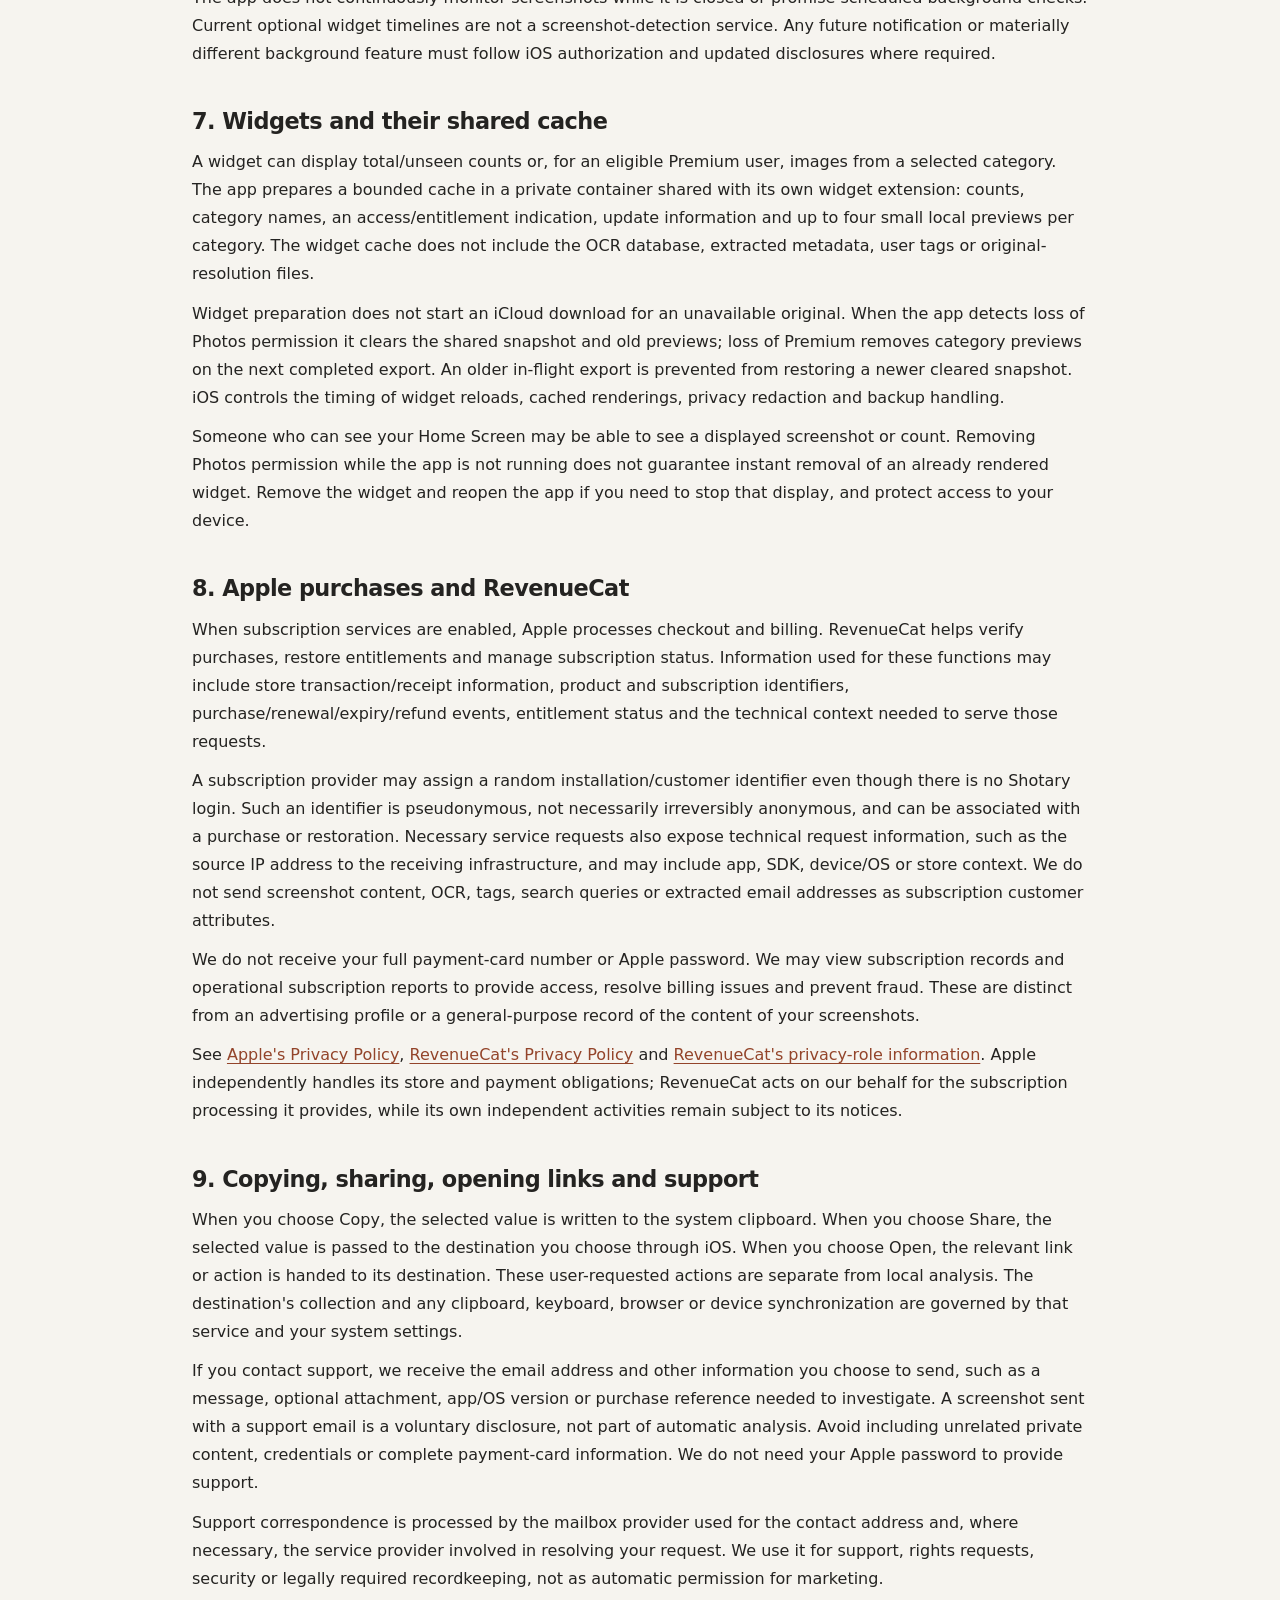
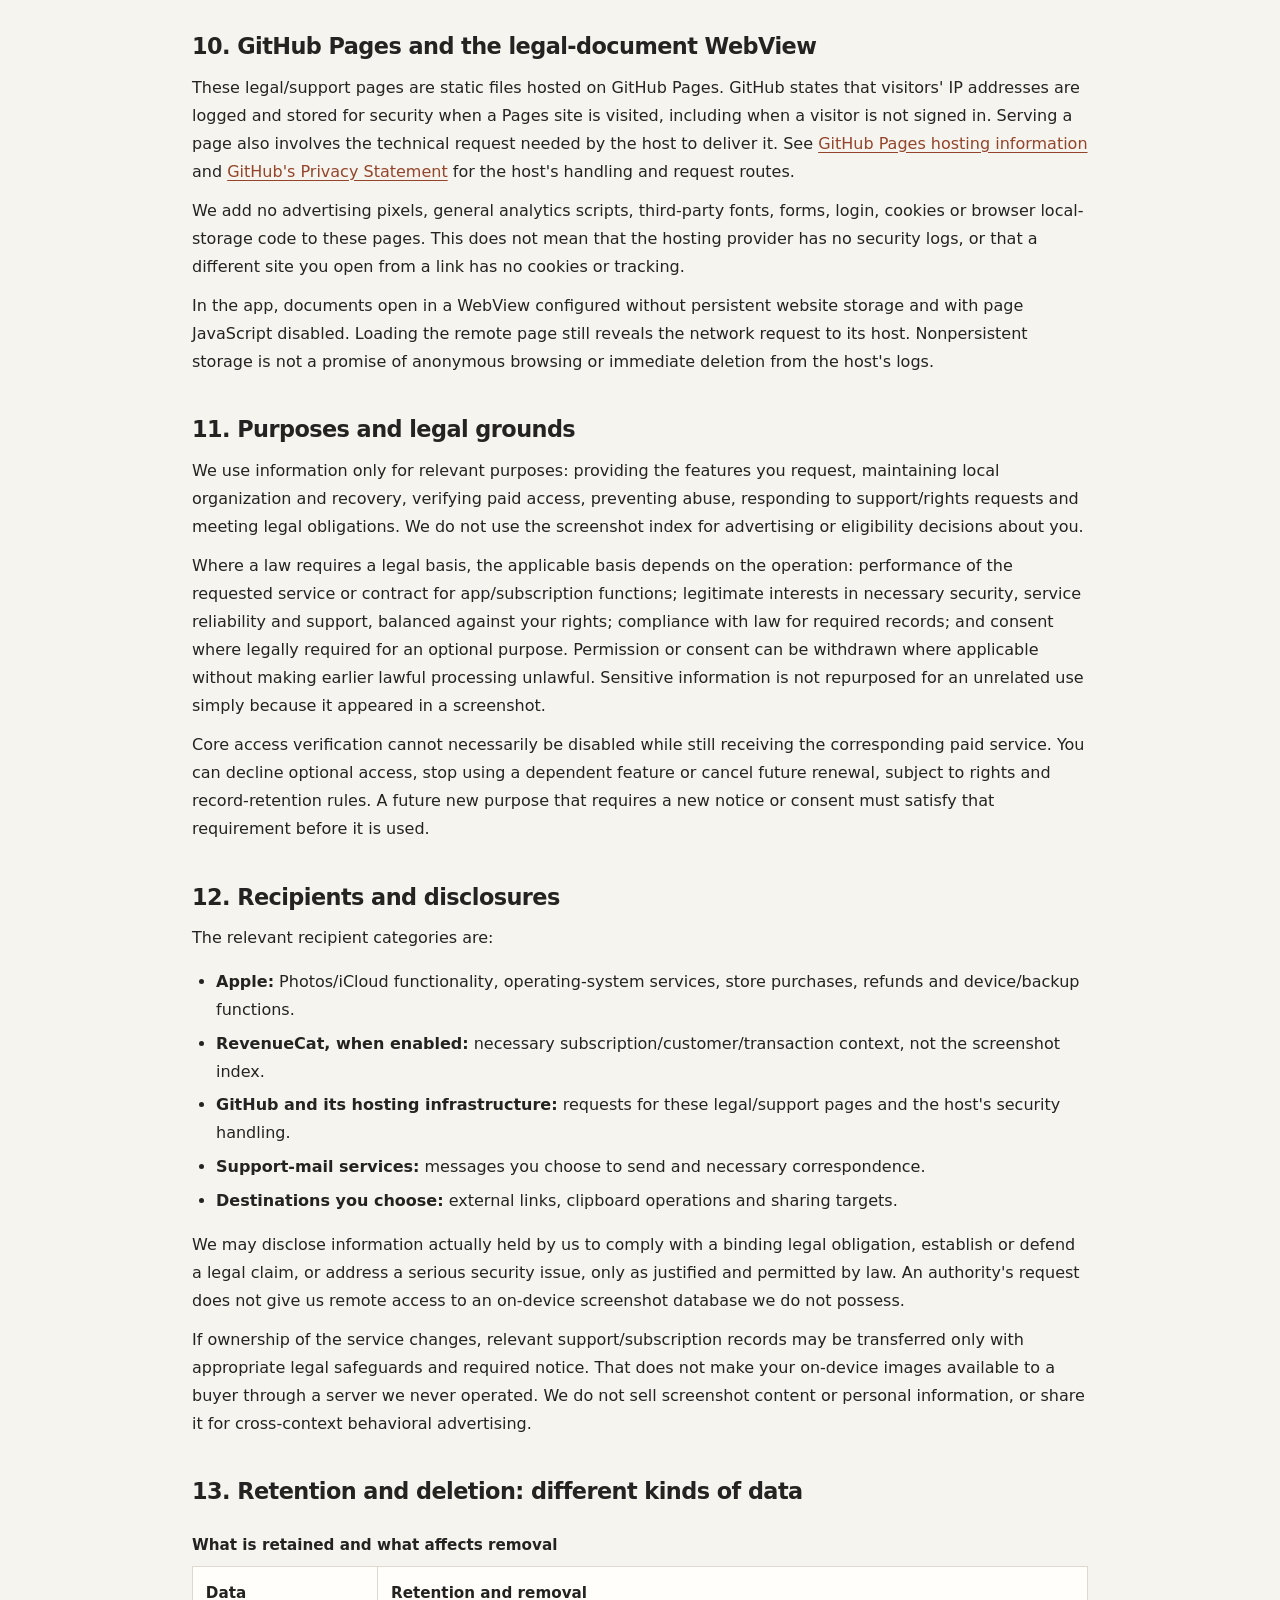
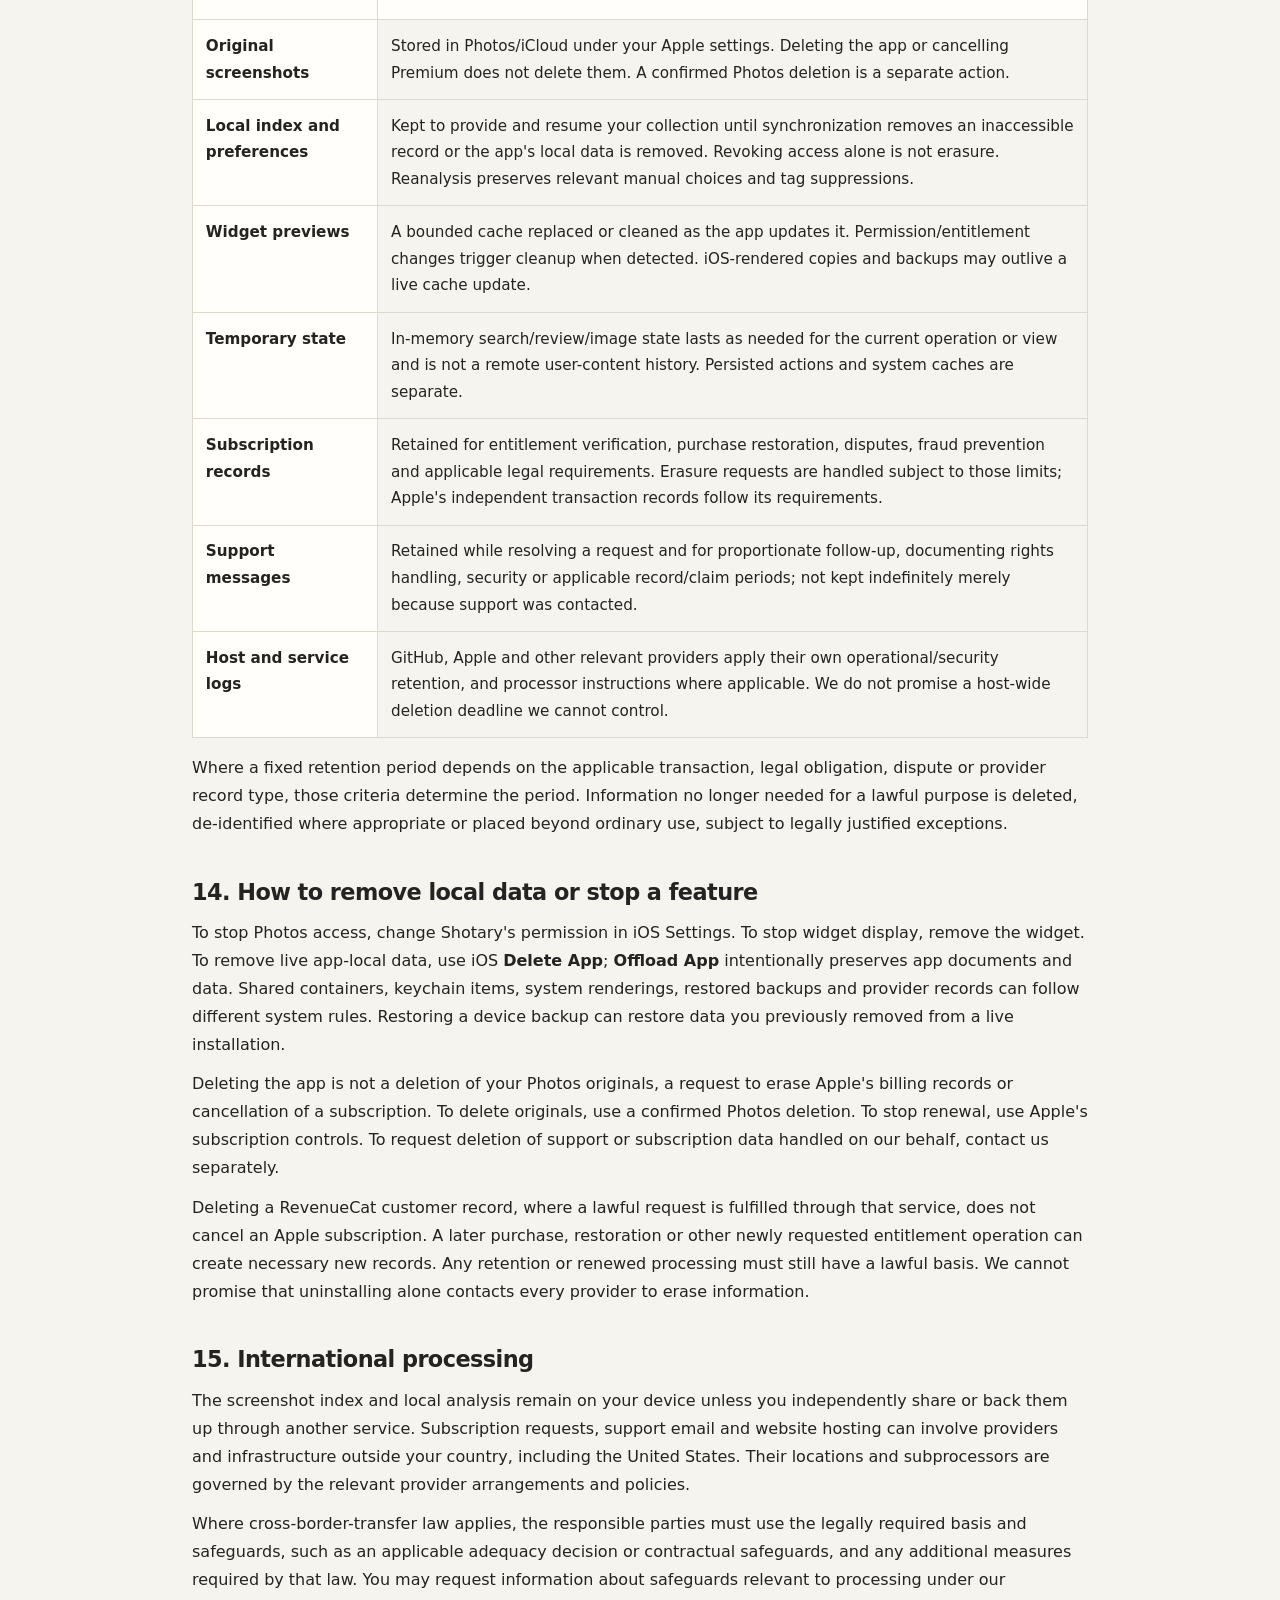
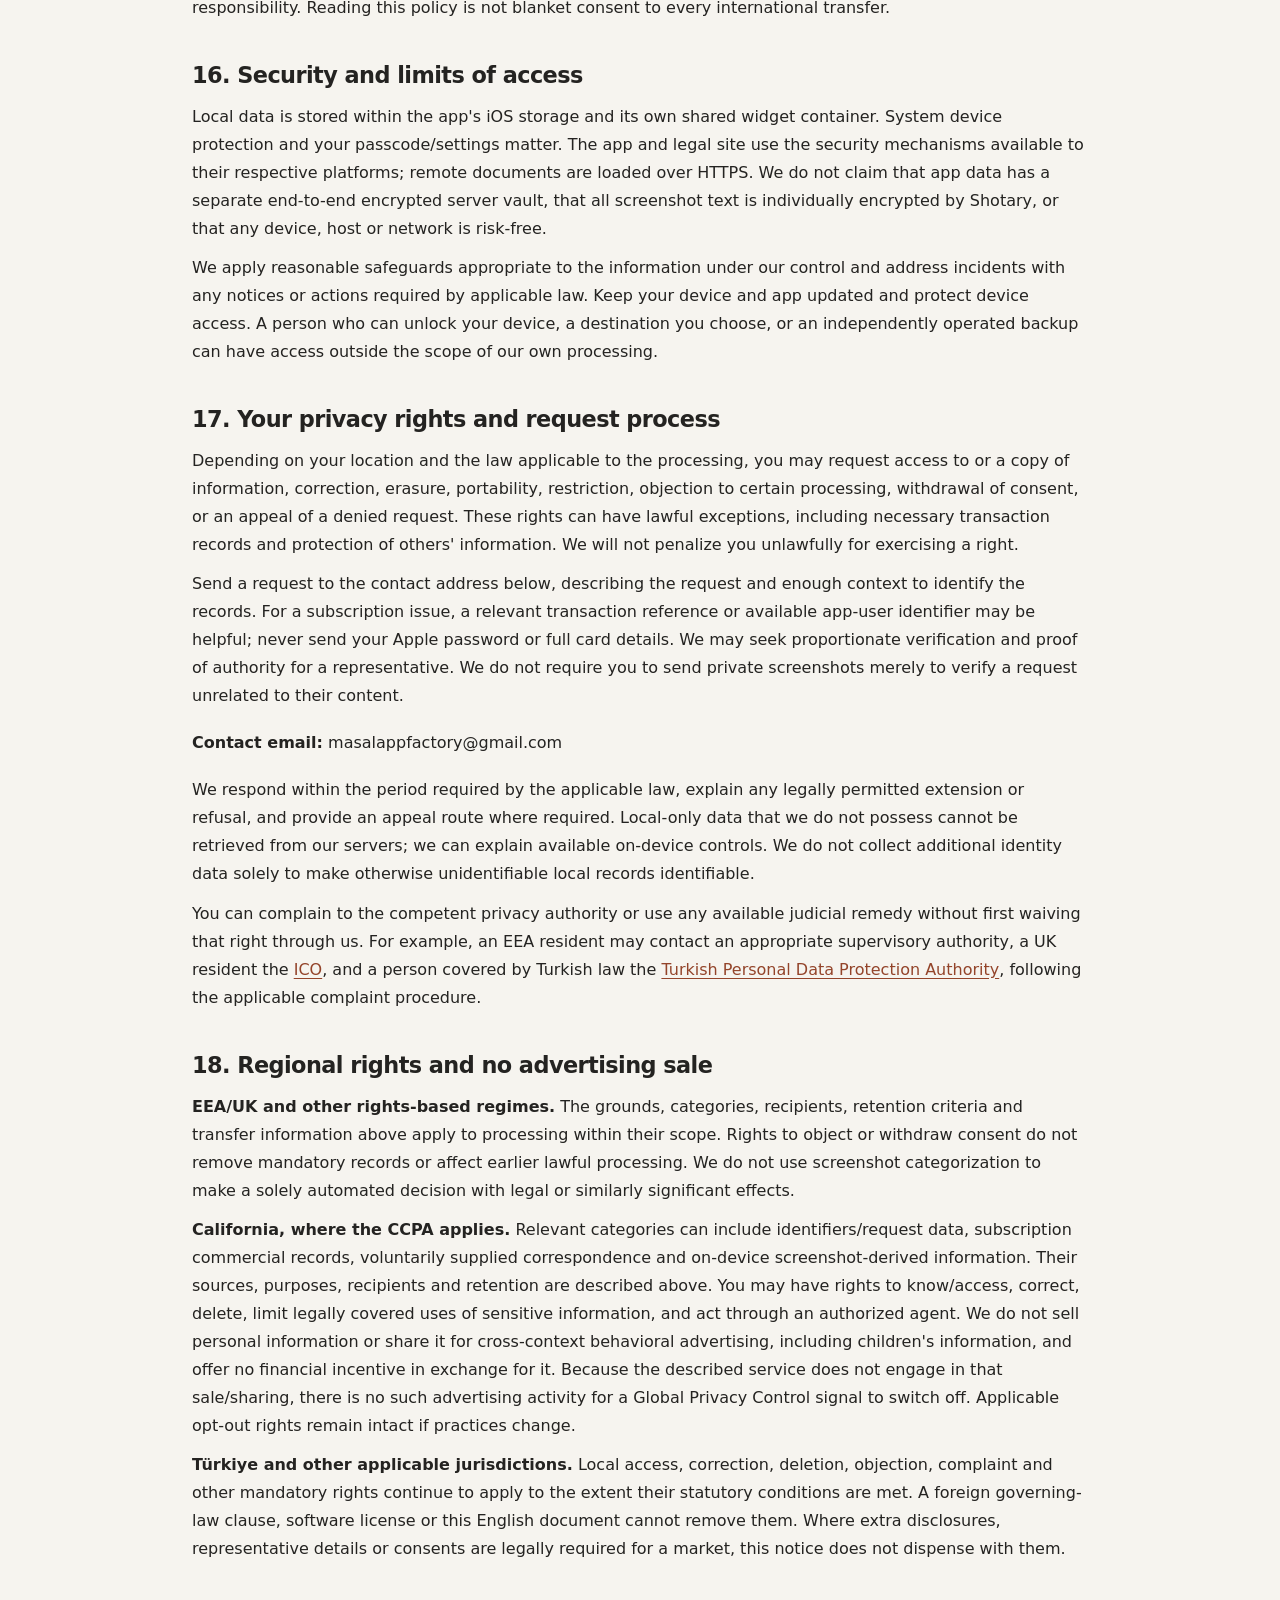
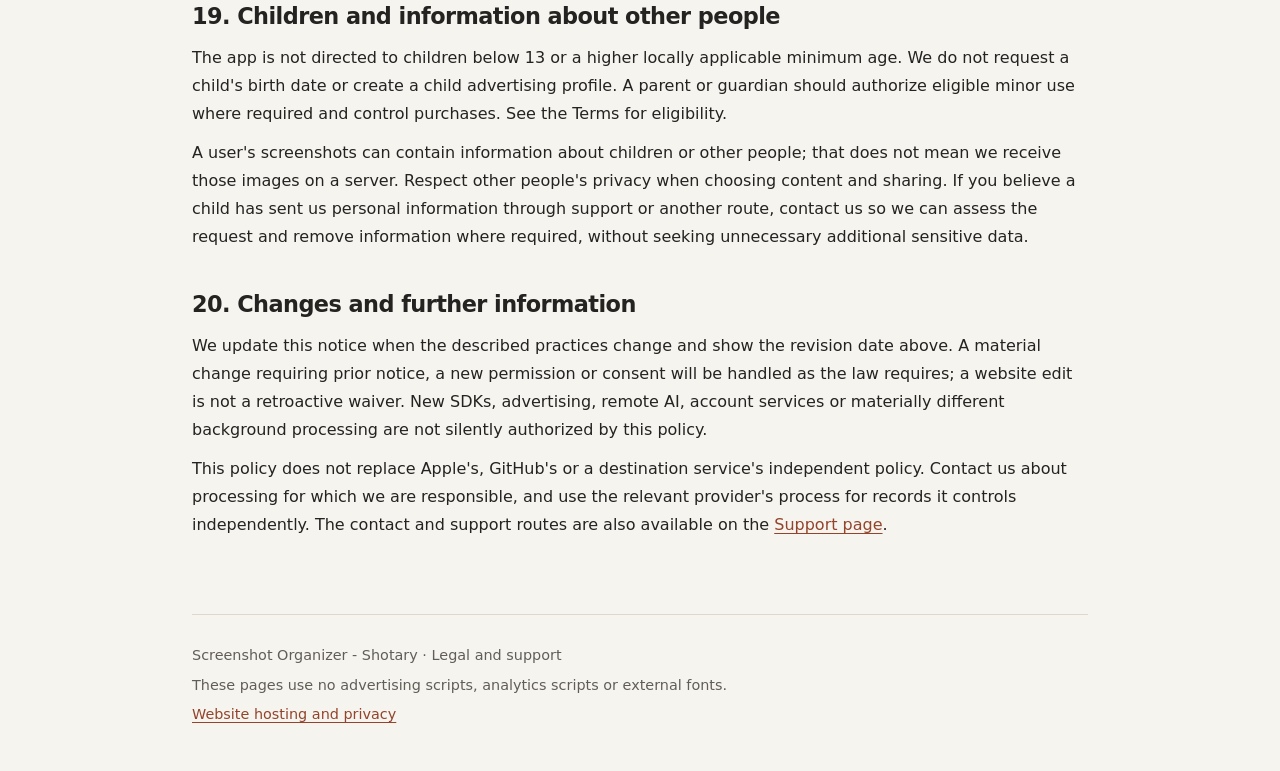
==== commit 7ab89d07: "Update privacy-policy.html" ====
--- a/privacy-policy.html
+++ b/privacy-policy.html
@@ -21,7 +21,7 @@
 <details class="toc"><summary>Contents</summary><ol><li><a href="#scope">Scope and responsibility</a></li><li><a href="#overview">The main privacy distinction</a></li><li><a href="#local-data">Information processed on your device</a></li><li><a href="#analysis">Analysis, search and manual changes</a></li><li><a href="#permissions">Photos permission and access changes</a></li><li><a href="#icloud">iCloud Photos, backups and network use</a></li><li><a href="#widgets">Widgets and their shared cache</a></li><li><a href="#purchases">Apple purchases and RevenueCat</a></li><li><a href="#sharing">Copying, sharing, opening links and support</a></li><li><a href="#website">GitHub Pages and the legal-document WebView</a></li><li><a href="#purposes">Purposes and legal grounds</a></li><li><a href="#recipients">Recipients and disclosures</a></li><li><a href="#retention">Retention and deletion: different kinds of data</a></li><li><a href="#remove-data">How to remove local data or stop a feature</a></li><li><a href="#international">International processing</a></li><li><a href="#security">Security and limits of access</a></li><li><a href="#rights">Your privacy rights and request process</a></li><li><a href="#regional">Regional rights and no advertising sale</a></li><li><a href="#children">Children and information about other people</a></li><li><a href="#changes">Changes and further information</a></li></ol></details><section id="scope"><h2>1. Scope and responsibility</h2>
 <p>This Privacy Policy explains how Screenshot Organizer - Shotary handles information in the app, its widgets, these legal/support pages and support correspondence. In this policy, “we,” “us” and “our” refer to the app's developer, responsible for the processing described here where it acts as a controller. Apple, GitHub, RevenueCat and a service you choose may have separate responsibilities under their own policies.</p>
 <p>For questions or to exercise your rights, use the contact address below.</p>
-<p class="contact"><strong>Contact email:</strong> <span data-contact-email class="email-slot"></span></p>
+<p class="contact"><strong>Contact email:</strong> <span data-contact-email class="email-slot">masalappfactory@gmail.com</span></p>
 <p>No Shotary account is required. Not having an account does not mean that every identifier, purchase record or website request is anonymous. This notice describes actual data flows rather than promising that no information ever leaves a device.</p>
 </section><section id="overview"><h2>2. The main privacy distinction</h2>
 <ul>
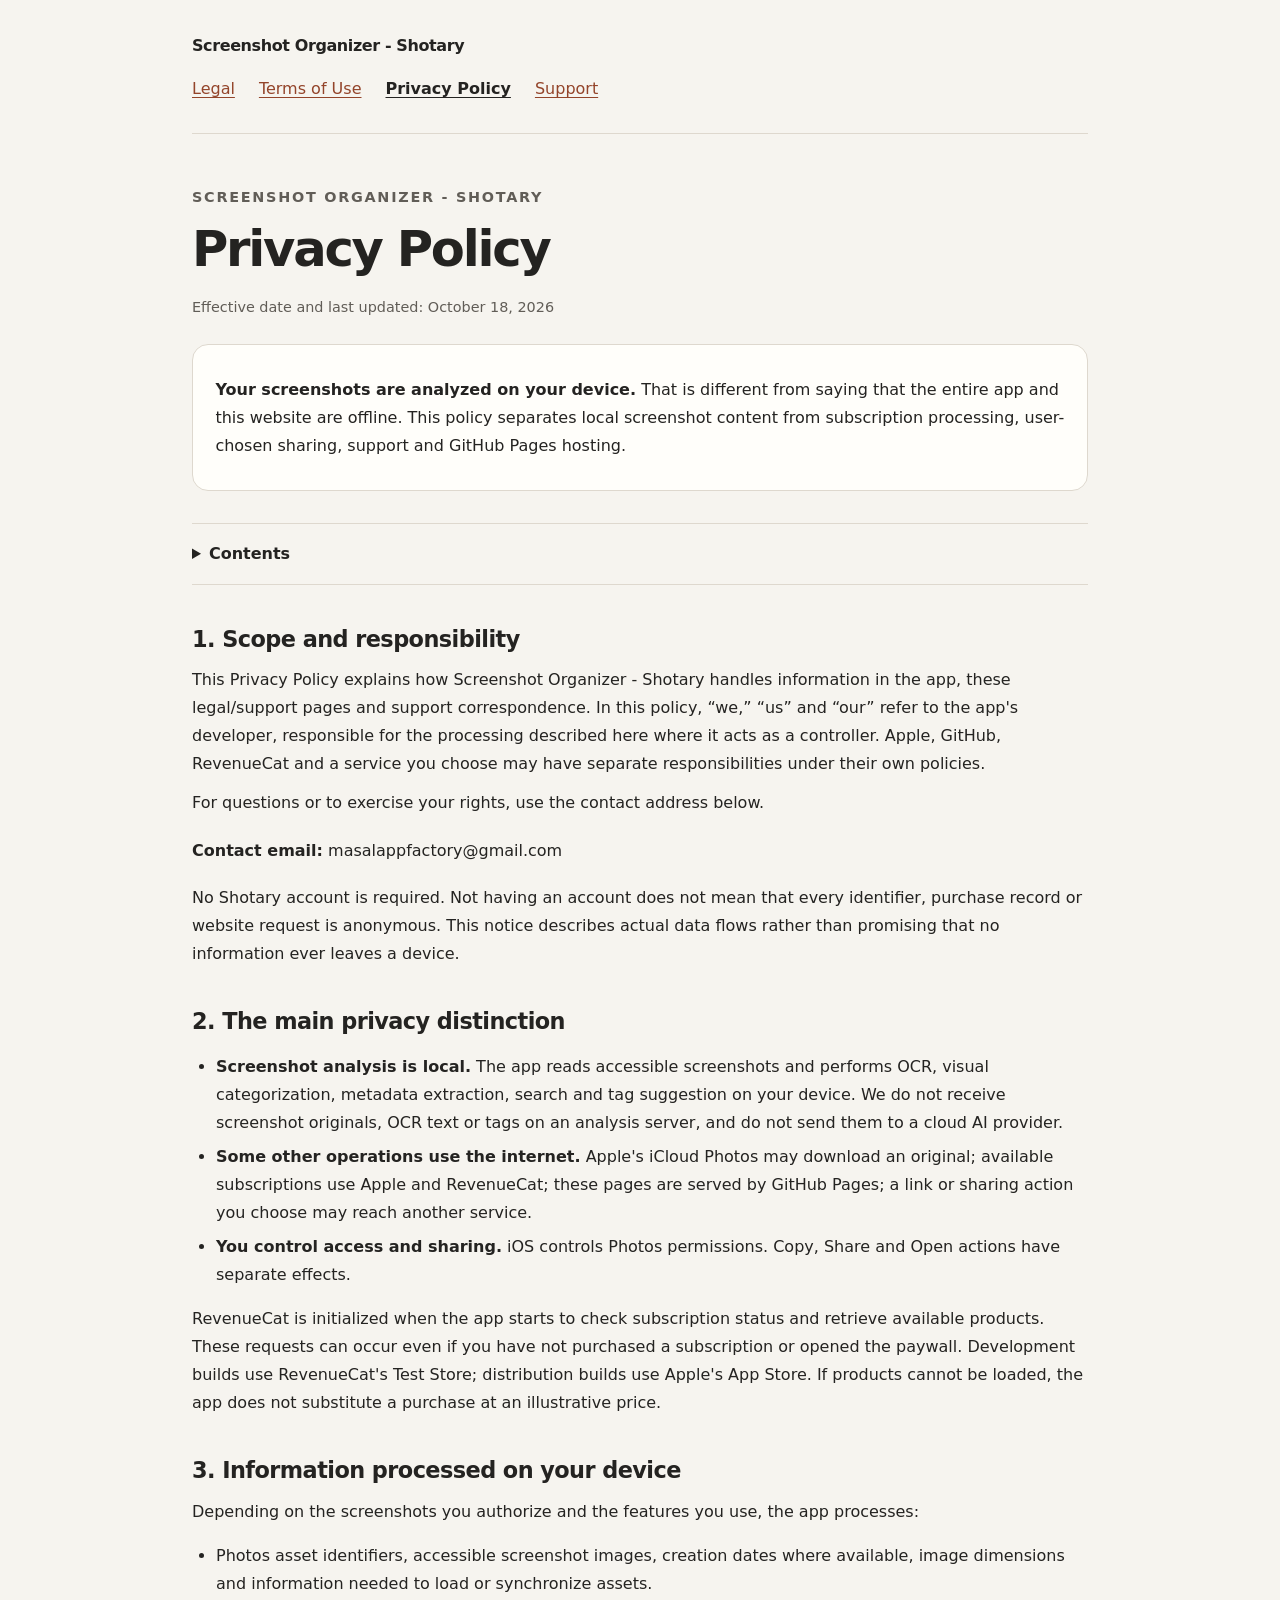
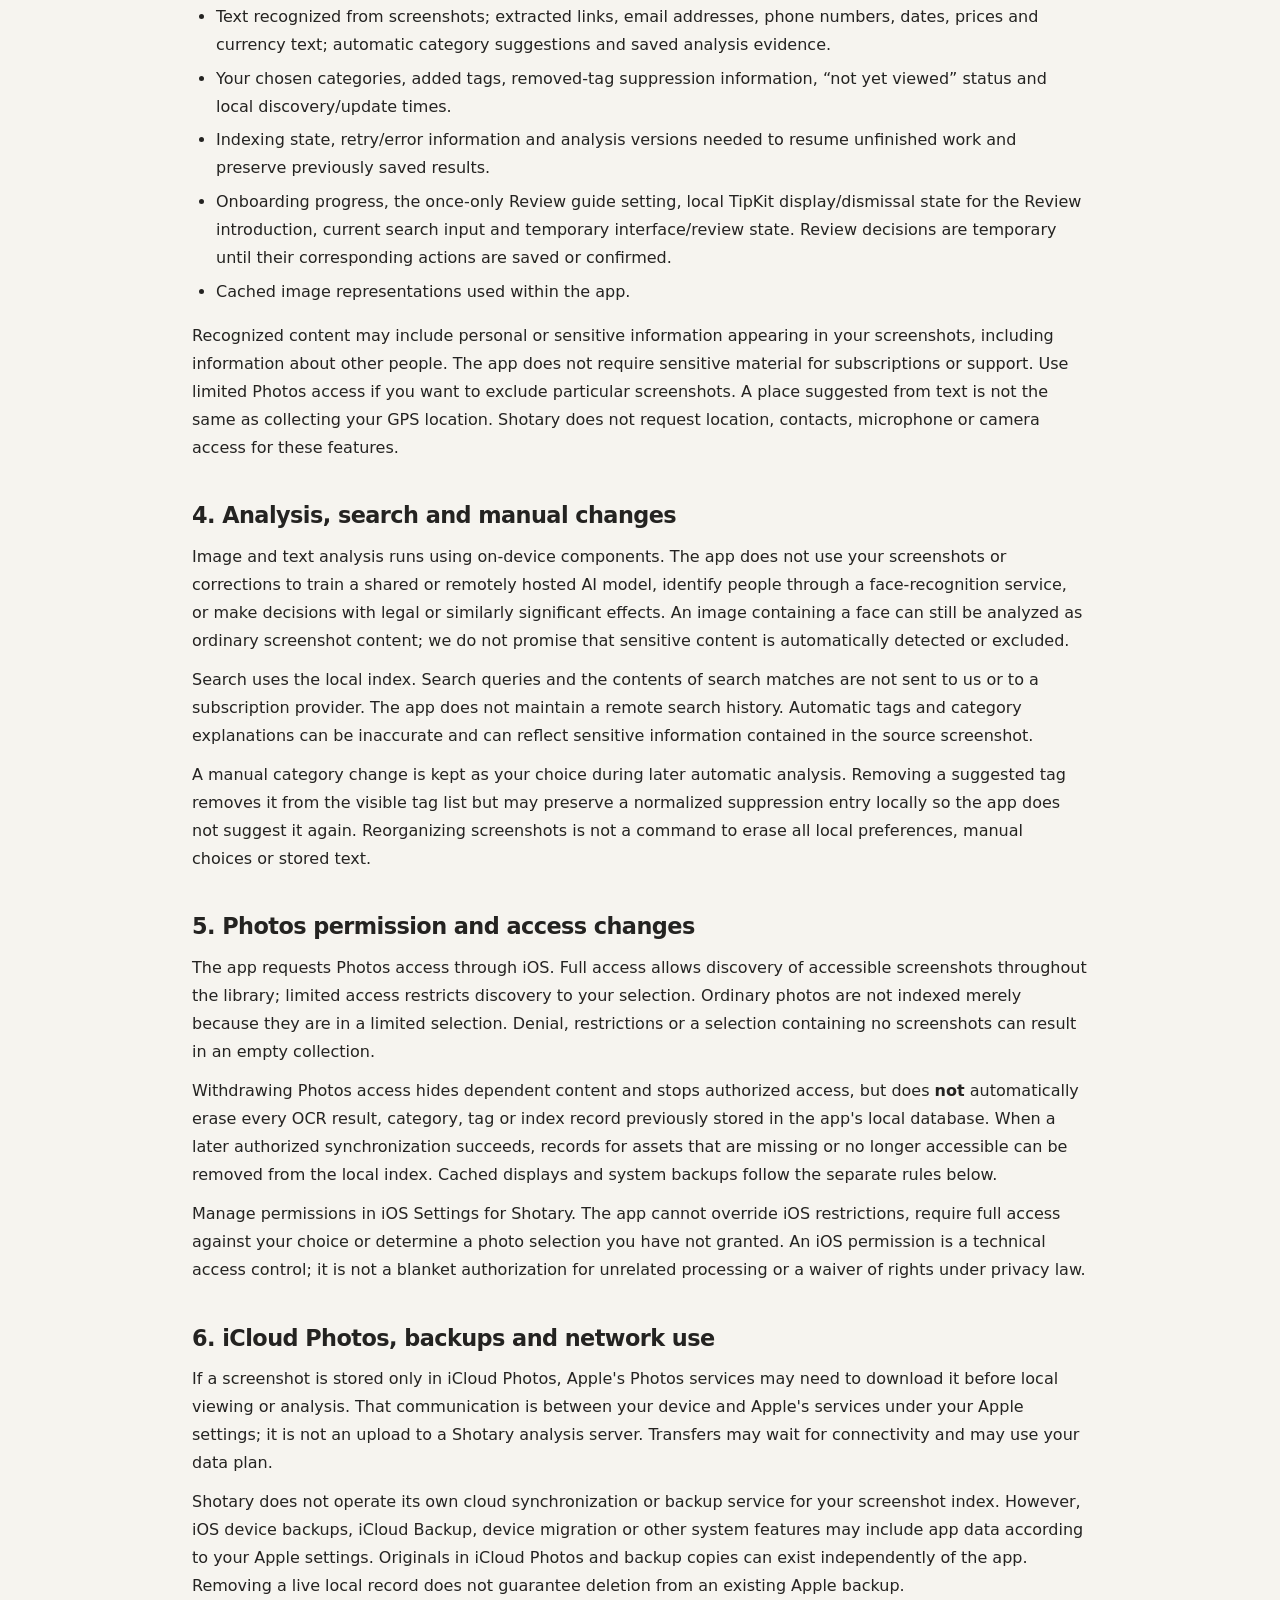
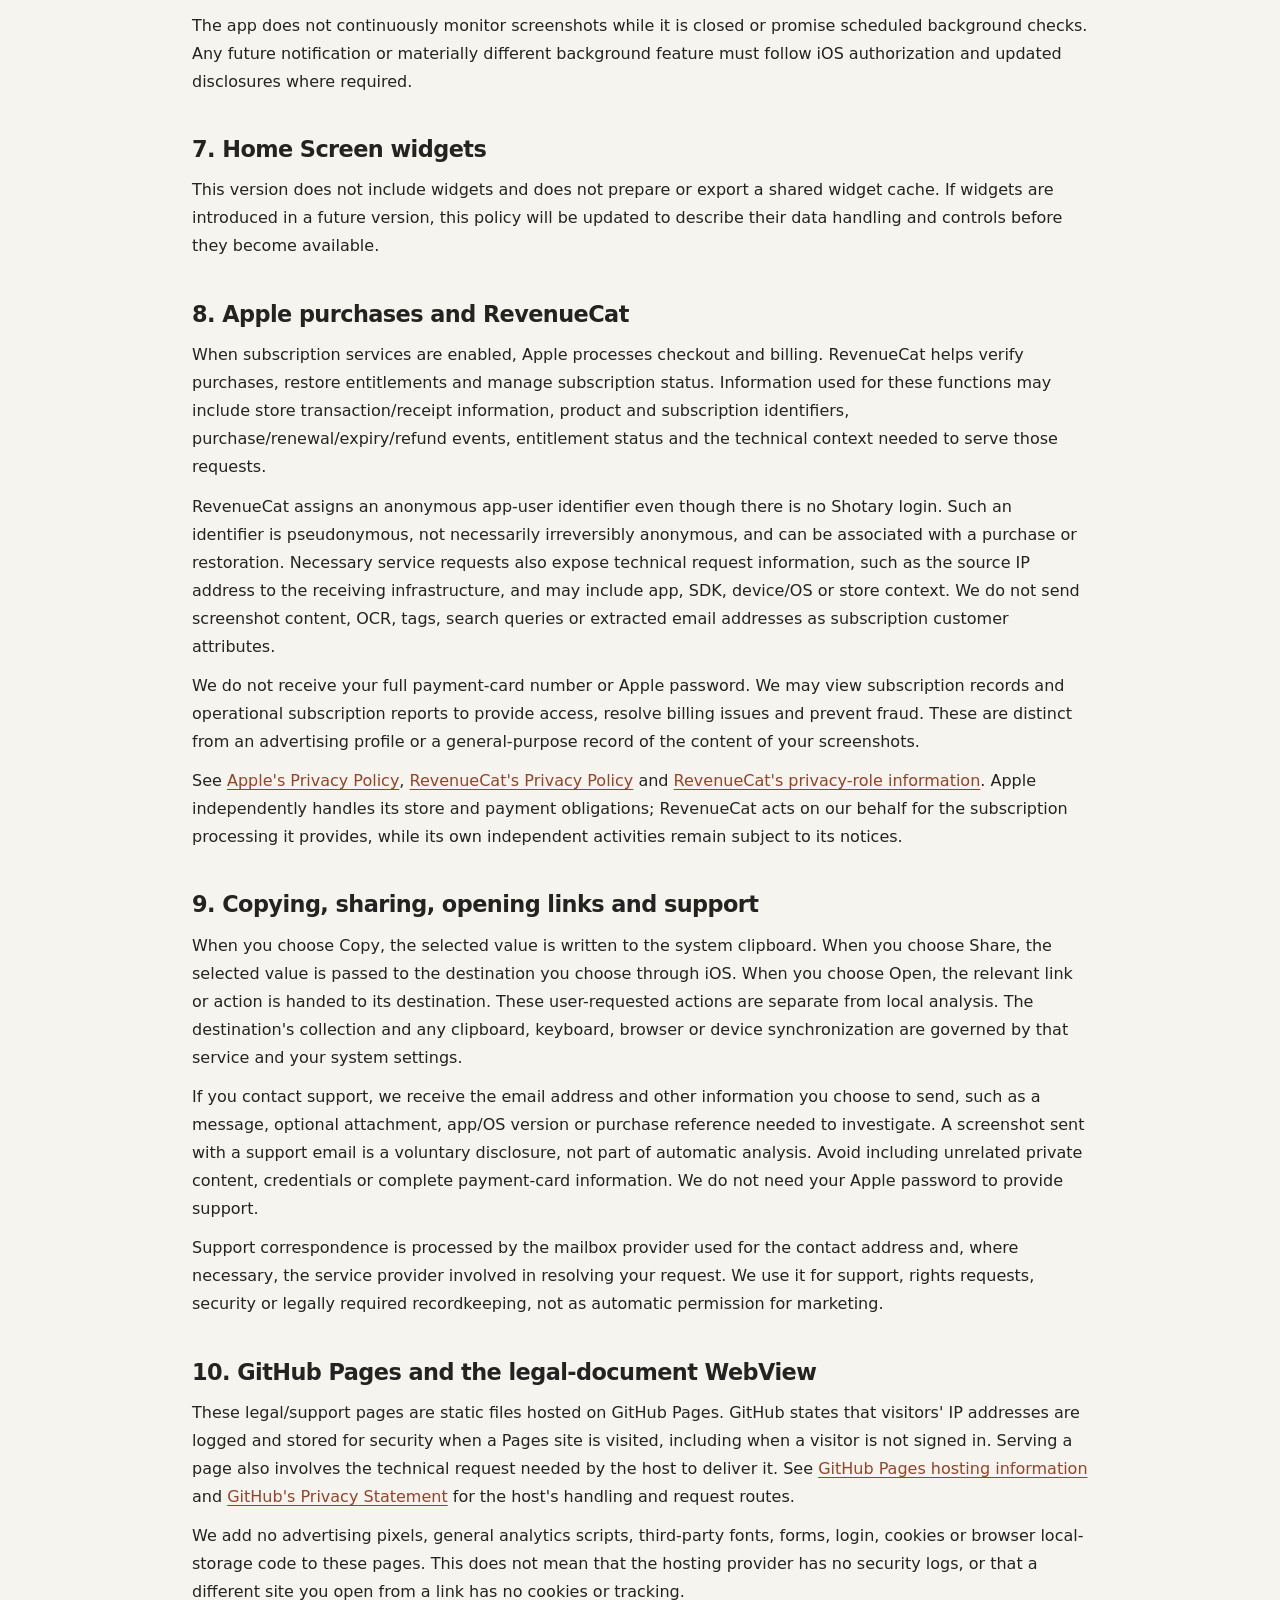
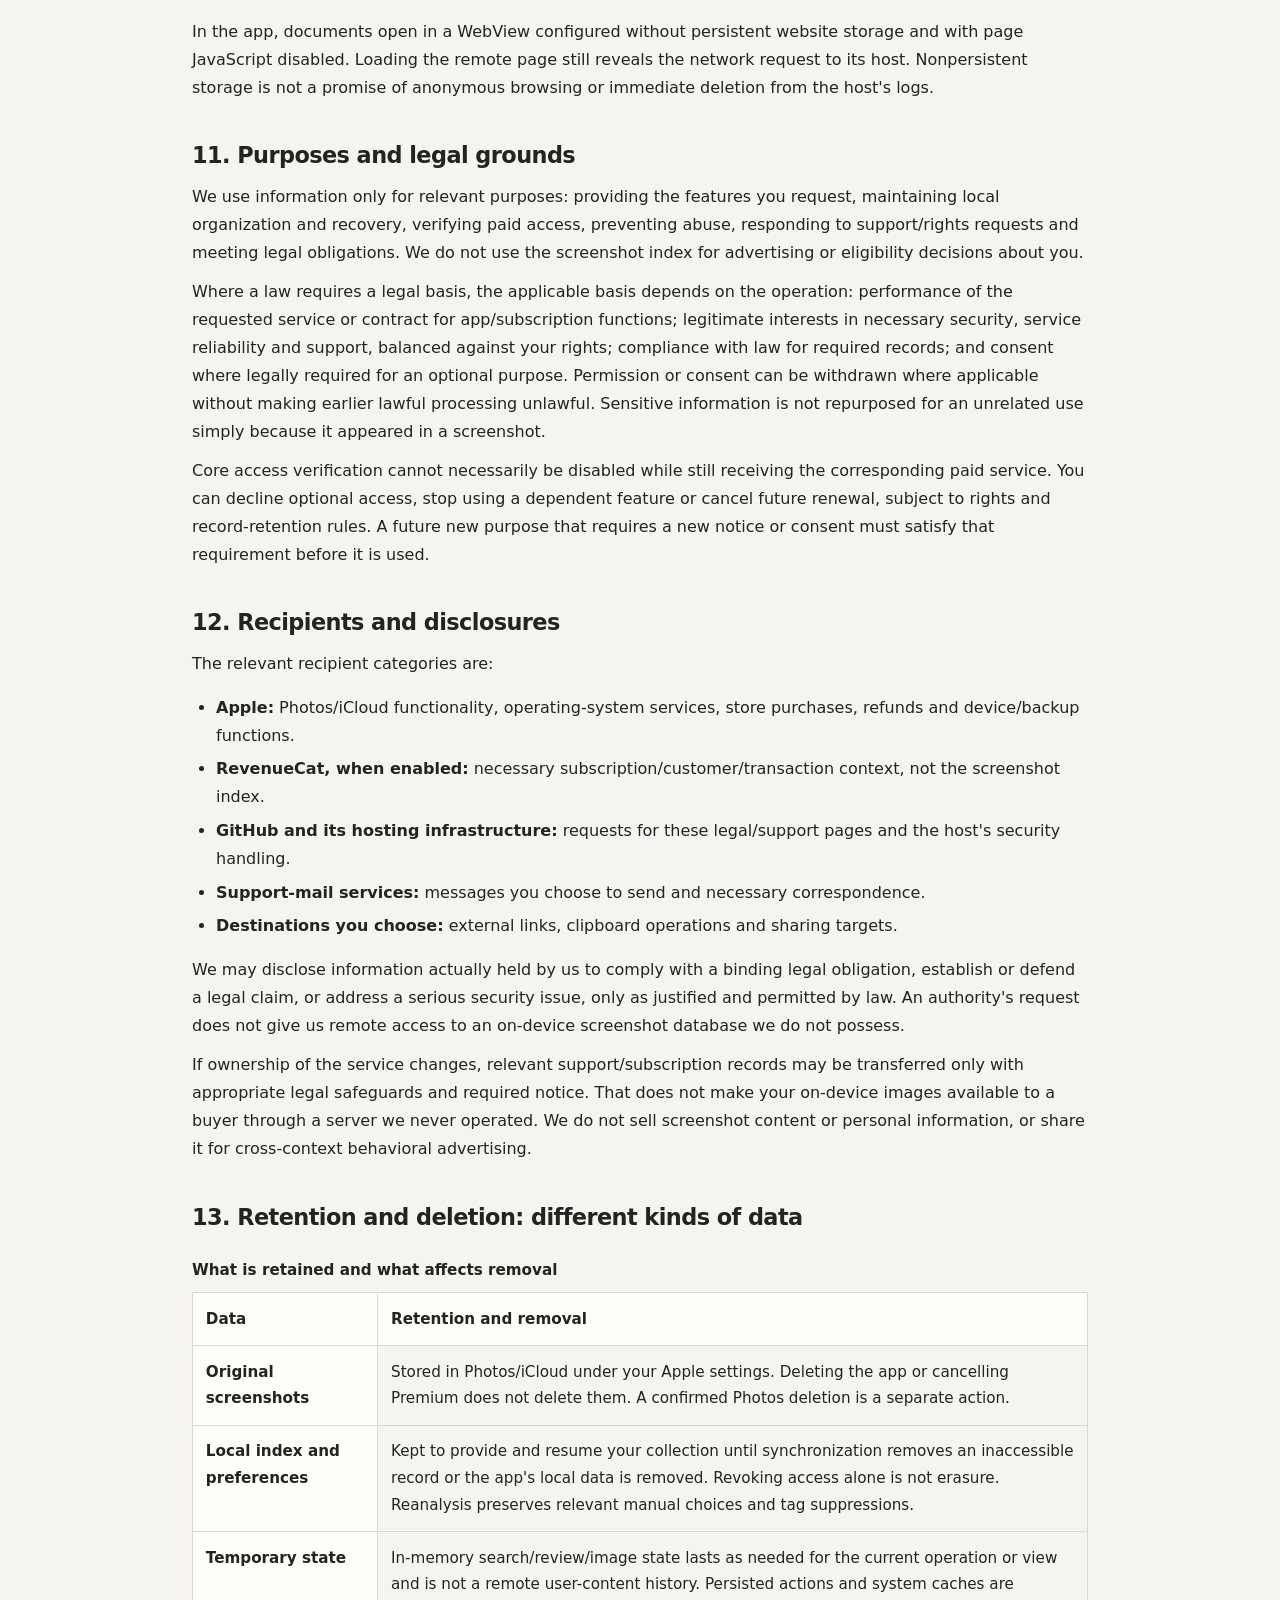
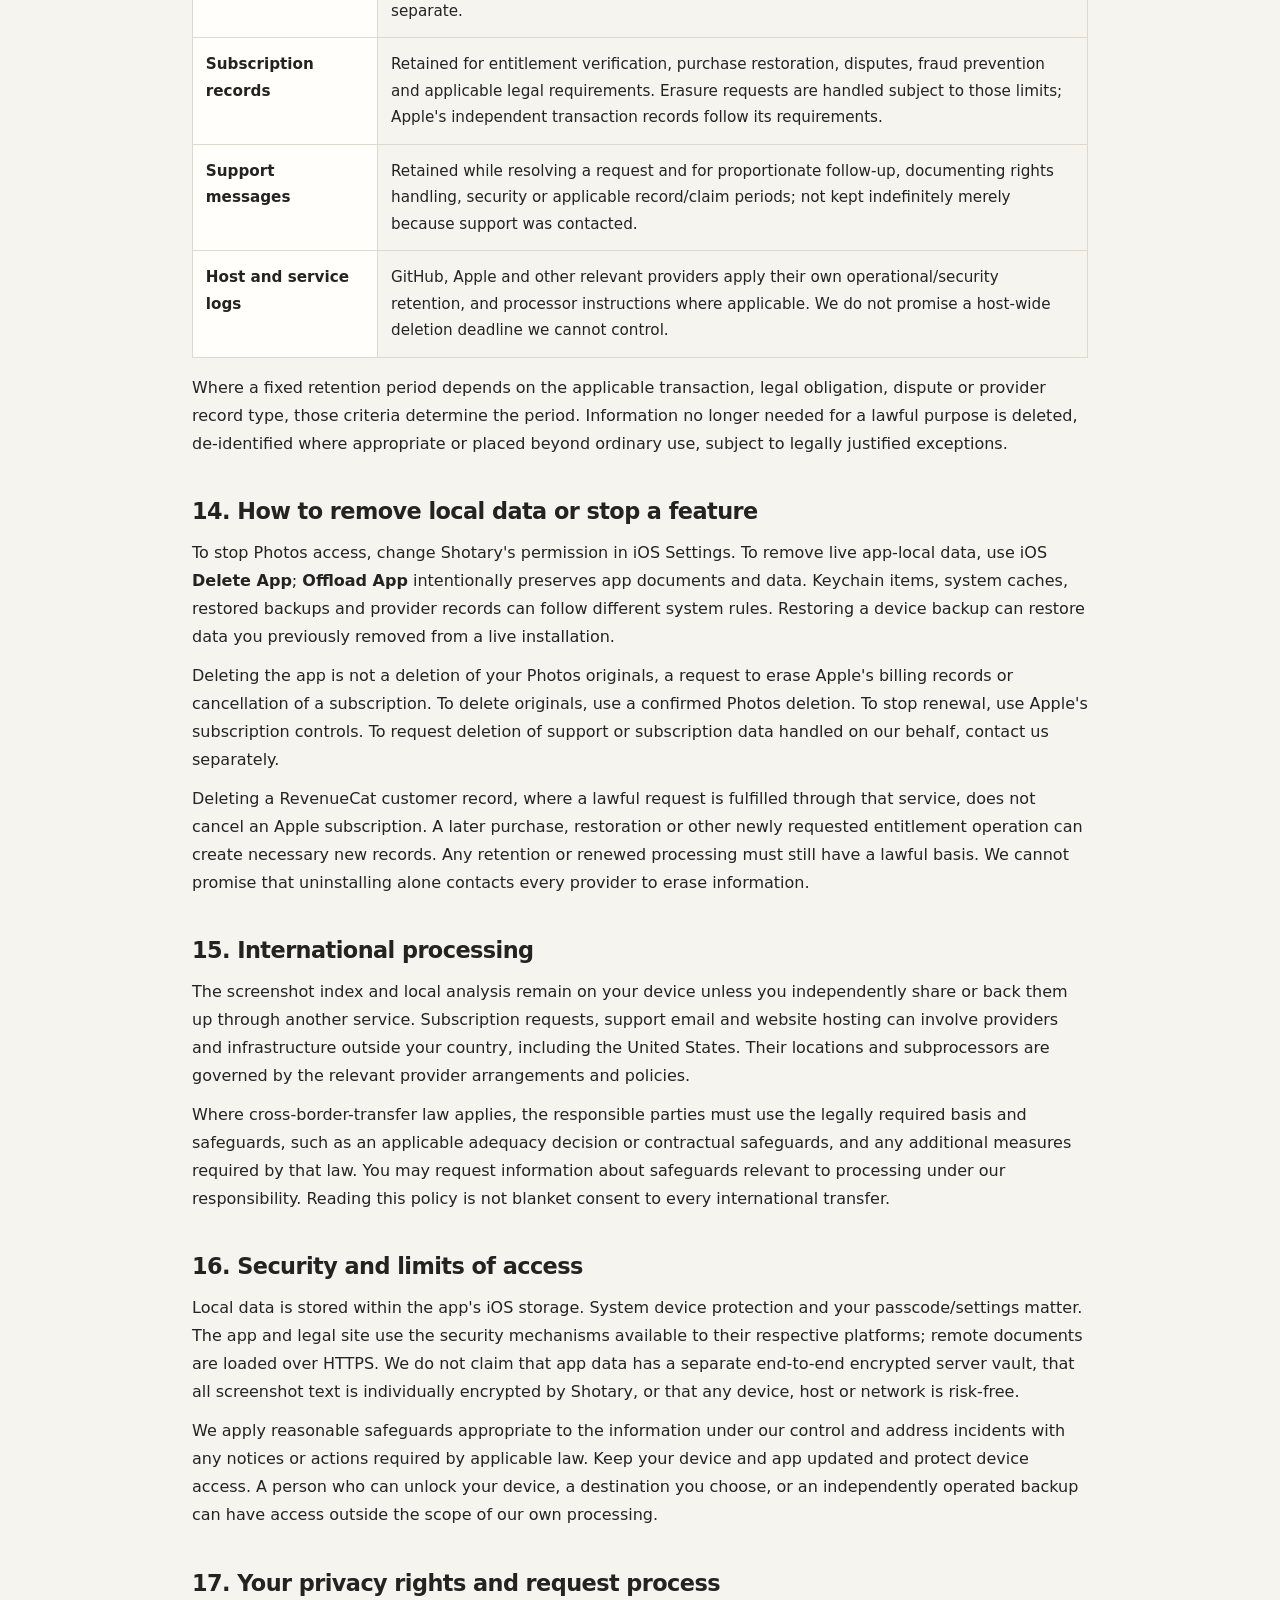
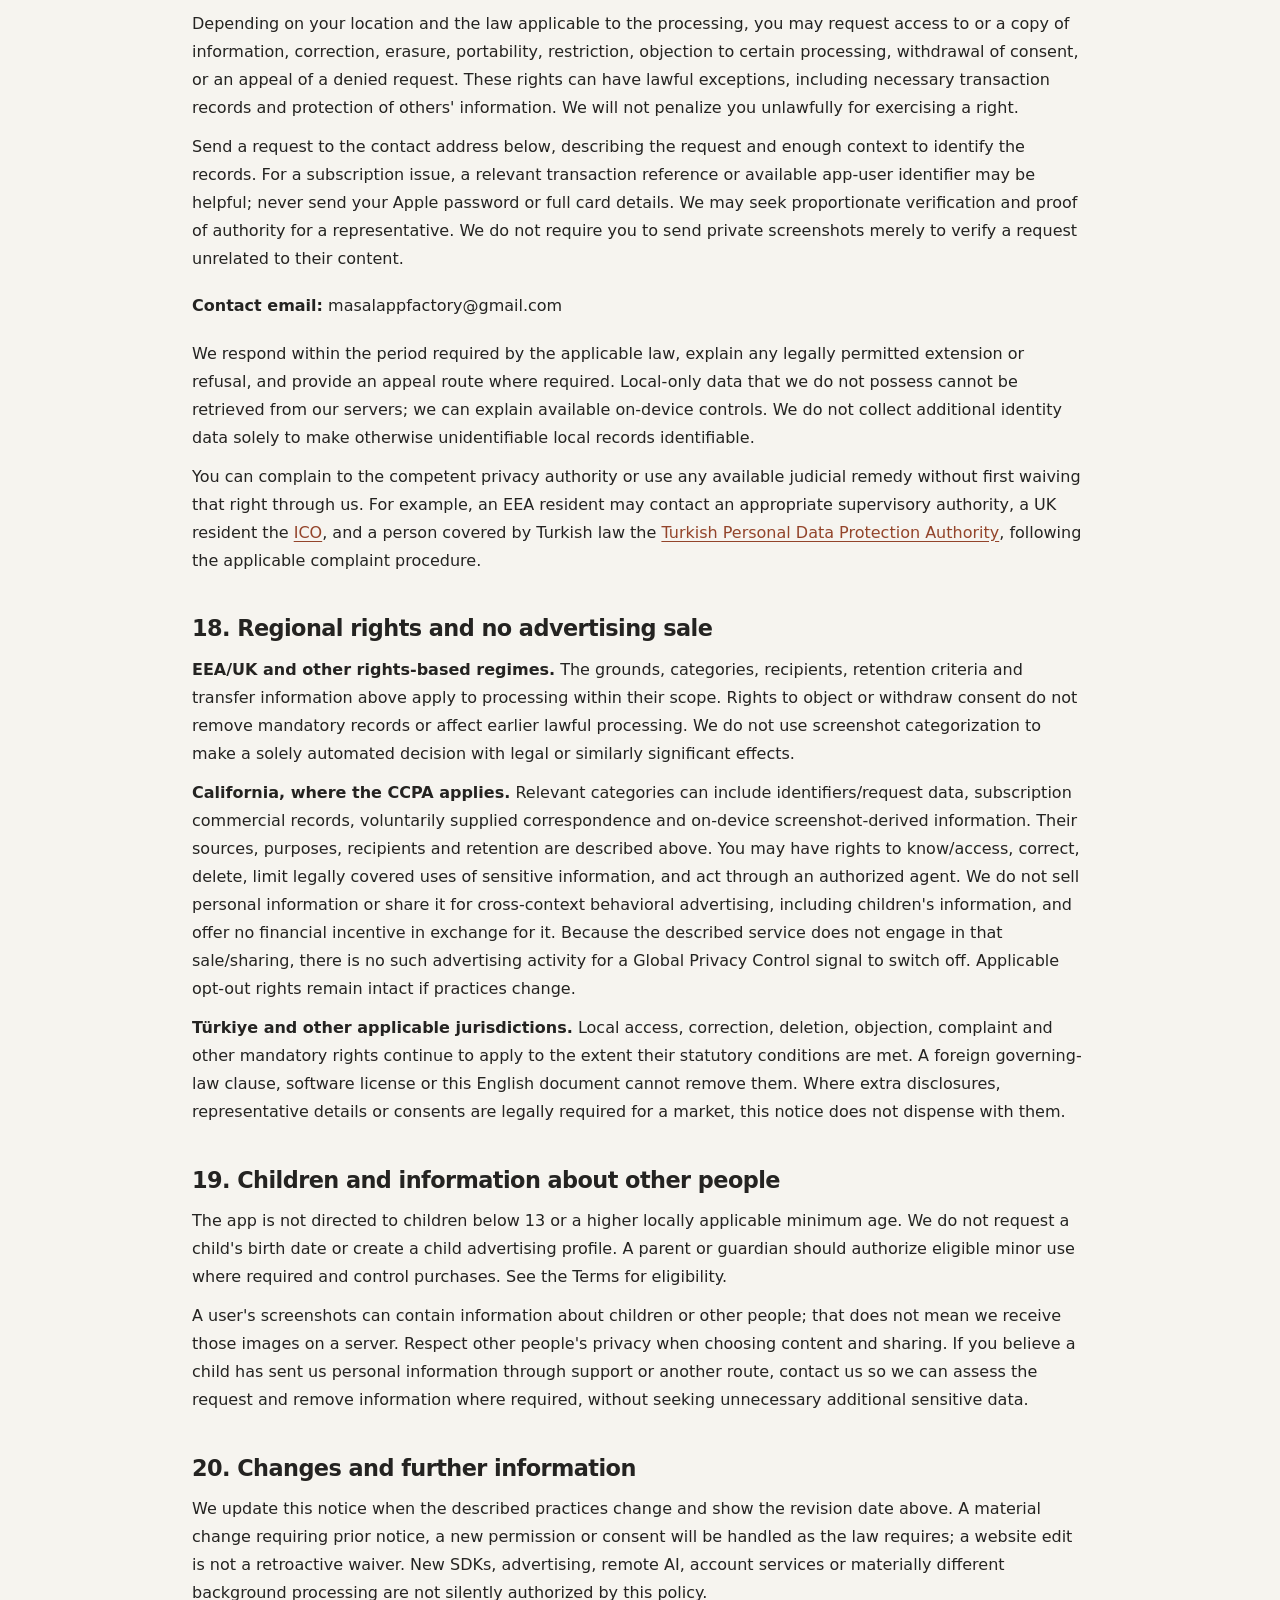
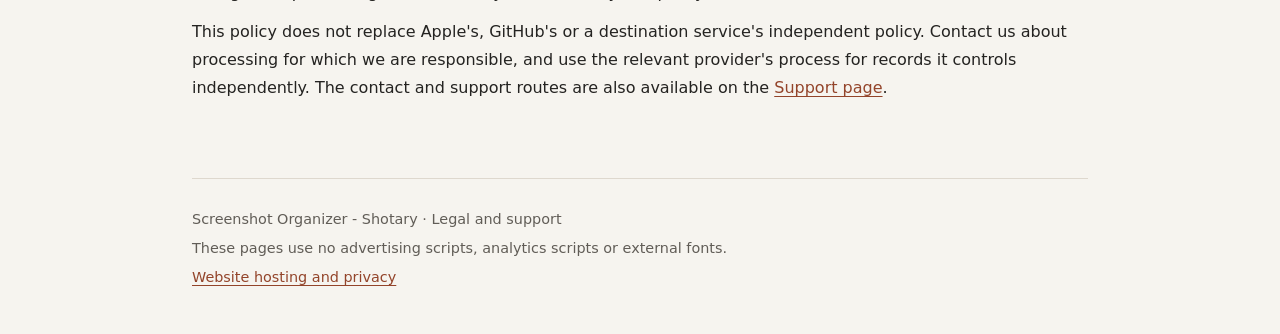
==== commit 344679e6: "Add files via upload" ====
--- a/privacy-policy.html
+++ b/privacy-policy.html
@@ -3,7 +3,7 @@
 <head>
   <meta charset="utf-8">
   <meta name="viewport" content="width=device-width, initial-scale=1">
-  <meta name="description" content="Privacy for Screenshot Organizer - Shotary: local screenshot analysis, Photos access, widgets, subscriptions, GitHub Pages, retention and your rights.">
+  <meta name="description" content="Privacy for Screenshot Organizer - Shotary: local screenshot analysis, Photos access, subscriptions, GitHub Pages, retention and your rights.">
   <meta name="referrer" content="no-referrer">
   <meta http-equiv="Content-Security-Policy" content="default-src 'none'; style-src 'self'; img-src 'self' data:; base-uri 'none'; form-action 'none'; object-src 'none'; upgrade-insecure-requests">
   <meta name="color-scheme" content="light">
@@ -18,8 +18,8 @@
   </header>
   <main id="main"><p class="eyebrow">Screenshot Organizer - Shotary</p><h1>Privacy Policy</h1><p class="updated">Effective date and last updated: <time datetime="2026-10-18">October 18, 2026</time></p>
 <div class="summary"><p><strong>Your screenshots are analyzed on your device.</strong> That is different from saying that the entire app and this website are offline. This policy separates local screenshot content from subscription processing, user-chosen sharing, support and GitHub Pages hosting.</p></div>
-<details class="toc"><summary>Contents</summary><ol><li><a href="#scope">Scope and responsibility</a></li><li><a href="#overview">The main privacy distinction</a></li><li><a href="#local-data">Information processed on your device</a></li><li><a href="#analysis">Analysis, search and manual changes</a></li><li><a href="#permissions">Photos permission and access changes</a></li><li><a href="#icloud">iCloud Photos, backups and network use</a></li><li><a href="#widgets">Widgets and their shared cache</a></li><li><a href="#purchases">Apple purchases and RevenueCat</a></li><li><a href="#sharing">Copying, sharing, opening links and support</a></li><li><a href="#website">GitHub Pages and the legal-document WebView</a></li><li><a href="#purposes">Purposes and legal grounds</a></li><li><a href="#recipients">Recipients and disclosures</a></li><li><a href="#retention">Retention and deletion: different kinds of data</a></li><li><a href="#remove-data">How to remove local data or stop a feature</a></li><li><a href="#international">International processing</a></li><li><a href="#security">Security and limits of access</a></li><li><a href="#rights">Your privacy rights and request process</a></li><li><a href="#regional">Regional rights and no advertising sale</a></li><li><a href="#children">Children and information about other people</a></li><li><a href="#changes">Changes and further information</a></li></ol></details><section id="scope"><h2>1. Scope and responsibility</h2>
-<p>This Privacy Policy explains how Screenshot Organizer - Shotary handles information in the app, its widgets, these legal/support pages and support correspondence. In this policy, “we,” “us” and “our” refer to the app's developer, responsible for the processing described here where it acts as a controller. Apple, GitHub, RevenueCat and a service you choose may have separate responsibilities under their own policies.</p>
+<details class="toc"><summary>Contents</summary><ol><li><a href="#scope">Scope and responsibility</a></li><li><a href="#overview">The main privacy distinction</a></li><li><a href="#local-data">Information processed on your device</a></li><li><a href="#analysis">Analysis, search and manual changes</a></li><li><a href="#permissions">Photos permission and access changes</a></li><li><a href="#icloud">iCloud Photos, backups and network use</a></li><li><a href="#widgets">Home Screen widgets</a></li><li><a href="#purchases">Apple purchases and RevenueCat</a></li><li><a href="#sharing">Copying, sharing, opening links and support</a></li><li><a href="#website">GitHub Pages and the legal-document WebView</a></li><li><a href="#purposes">Purposes and legal grounds</a></li><li><a href="#recipients">Recipients and disclosures</a></li><li><a href="#retention">Retention and deletion: different kinds of data</a></li><li><a href="#remove-data">How to remove local data or stop a feature</a></li><li><a href="#international">International processing</a></li><li><a href="#security">Security and limits of access</a></li><li><a href="#rights">Your privacy rights and request process</a></li><li><a href="#regional">Regional rights and no advertising sale</a></li><li><a href="#children">Children and information about other people</a></li><li><a href="#changes">Changes and further information</a></li></ol></details><section id="scope"><h2>1. Scope and responsibility</h2>
+<p>This Privacy Policy explains how Screenshot Organizer - Shotary handles information in the app, these legal/support pages and support correspondence. In this policy, “we,” “us” and “our” refer to the app's developer, responsible for the processing described here where it acts as a controller. Apple, GitHub, RevenueCat and a service you choose may have separate responsibilities under their own policies.</p>
 <p>For questions or to exercise your rights, use the contact address below.</p>
 <p class="contact"><strong>Contact email:</strong> <span data-contact-email class="email-slot">masalappfactory@gmail.com</span></p>
 <p>No Shotary account is required. Not having an account does not mean that every identifier, purchase record or website request is anonymous. This notice describes actual data flows rather than promising that no information ever leaves a device.</p>
@@ -27,9 +27,9 @@
 <ul>
 <li><strong>Screenshot analysis is local.</strong> The app reads accessible screenshots and performs OCR, visual categorization, metadata extraction, search and tag suggestion on your device. We do not receive screenshot originals, OCR text or tags on an analysis server, and do not send them to a cloud AI provider.</li>
 <li><strong>Some other operations use the internet.</strong> Apple's iCloud Photos may download an original; available subscriptions use Apple and RevenueCat; these pages are served by GitHub Pages; a link or sharing action you choose may reach another service.</li>
-<li><strong>You control access and sharing.</strong> iOS controls Photos permissions. Copy, Share and Open actions have separate effects. A category widget can expose a preview outside the app.</li>
+<li><strong>You control access and sharing.</strong> iOS controls Photos permissions. Copy, Share and Open actions have separate effects.</li>
 </ul>
-<p>Subscription handling below applies when purchases and RevenueCat are enabled in your build. A build in which subscription products are unavailable does not offer a purchase merely because it displays a paywall. A RevenueCat integration that is not enabled does not receive app requests from that build.</p>
+<p>RevenueCat is initialized when the app starts to check subscription status and retrieve available products. These requests can occur even if you have not purchased a subscription or opened the paywall. Development builds use RevenueCat's Test Store; distribution builds use Apple's App Store. If products cannot be loaded, the app does not substitute a purchase at an illustrative price.</p>
 </section><section id="local-data"><h2>3. Information processed on your device</h2>
 <p>Depending on the screenshots you authorize and the features you use, the app processes:</p>
 <ul>
@@ -37,8 +37,8 @@
 <li>Text recognized from screenshots; extracted links, email addresses, phone numbers, dates, prices and currency text; automatic category suggestions and saved analysis evidence.</li>
 <li>Your chosen categories, added tags, removed-tag suppression information, “not yet viewed” status and local discovery/update times.</li>
 <li>Indexing state, retry/error information and analysis versions needed to resume unfinished work and preserve previously saved results.</li>
-<li>Onboarding progress, the once-only Review guide setting, current search input and temporary interface/review state. Review decisions are temporary until their corresponding actions are saved or confirmed.</li>
-<li>Cached image representations and the limited shared widget data described below.</li>
+<li>Onboarding progress, the once-only Review guide setting, local TipKit display/dismissal state for the Review introduction, current search input and temporary interface/review state. Review decisions are temporary until their corresponding actions are saved or confirmed.</li>
+<li>Cached image representations used within the app.</li>
 </ul>
 <p>Recognized content may include personal or sensitive information appearing in your screenshots, including information about other people. The app does not require sensitive material for subscriptions or support. Use limited Photos access if you want to exclude particular screenshots. A place suggested from text is not the same as collecting your GPS location. Shotary does not request location, contacts, microphone or camera access for these features.</p>
 </section><section id="analysis"><h2>4. Analysis, search and manual changes</h2>
@@ -52,14 +52,12 @@
 </section><section id="icloud"><h2>6. iCloud Photos, backups and network use</h2>
 <p>If a screenshot is stored only in iCloud Photos, Apple's Photos services may need to download it before local viewing or analysis. That communication is between your device and Apple's services under your Apple settings; it is not an upload to a Shotary analysis server. Transfers may wait for connectivity and may use your data plan.</p>
 <p>Shotary does not operate its own cloud synchronization or backup service for your screenshot index. However, iOS device backups, iCloud Backup, device migration or other system features may include app data according to your Apple settings. Originals in iCloud Photos and backup copies can exist independently of the app. Removing a live local record does not guarantee deletion from an existing Apple backup.</p>
-<p>The app does not continuously monitor screenshots while it is closed or promise scheduled background checks. Current optional widget timelines are not a screenshot-detection service. Any future notification or materially different background feature must follow iOS authorization and updated disclosures where required.</p>
-</section><section id="widgets"><h2>7. Widgets and their shared cache</h2>
-<p>A widget can display total/unseen counts or, for an eligible Premium user, images from a selected category. The app prepares a bounded cache in a private container shared with its own widget extension: counts, category names, an access/entitlement indication, update information and up to four small local previews per category. The widget cache does not include the OCR database, extracted metadata, user tags or original-resolution files.</p>
-<p>Widget preparation does not start an iCloud download for an unavailable original. When the app detects loss of Photos permission it clears the shared snapshot and old previews; loss of Premium removes category previews on the next completed export. An older in-flight export is prevented from restoring a newer cleared snapshot. iOS controls the timing of widget reloads, cached renderings, privacy redaction and backup handling.</p>
-<p>Someone who can see your Home Screen may be able to see a displayed screenshot or count. Removing Photos permission while the app is not running does not guarantee instant removal of an already rendered widget. Remove the widget and reopen the app if you need to stop that display, and protect access to your device.</p>
+<p>The app does not continuously monitor screenshots while it is closed or promise scheduled background checks. Any future notification or materially different background feature must follow iOS authorization and updated disclosures where required.</p>
+</section><section id="widgets"><h2>7. Home Screen widgets</h2>
+<p>This version does not include widgets and does not prepare or export a shared widget cache. If widgets are introduced in a future version, this policy will be updated to describe their data handling and controls before they become available.</p>
 </section><section id="purchases"><h2>8. Apple purchases and RevenueCat</h2>
 <p>When subscription services are enabled, Apple processes checkout and billing. RevenueCat helps verify purchases, restore entitlements and manage subscription status. Information used for these functions may include store transaction/receipt information, product and subscription identifiers, purchase/renewal/expiry/refund events, entitlement status and the technical context needed to serve those requests.</p>
-<p>A subscription provider may assign a random installation/customer identifier even though there is no Shotary login. Such an identifier is pseudonymous, not necessarily irreversibly anonymous, and can be associated with a purchase or restoration. Necessary service requests also expose technical request information, such as the source IP address to the receiving infrastructure, and may include app, SDK, device/OS or store context. We do not send screenshot content, OCR, tags, search queries or extracted email addresses as subscription customer attributes.</p>
+<p>RevenueCat assigns an anonymous app-user identifier even though there is no Shotary login. Such an identifier is pseudonymous, not necessarily irreversibly anonymous, and can be associated with a purchase or restoration. Necessary service requests also expose technical request information, such as the source IP address to the receiving infrastructure, and may include app, SDK, device/OS or store context. We do not send screenshot content, OCR, tags, search queries or extracted email addresses as subscription customer attributes.</p>
 <p>We do not receive your full payment-card number or Apple password. We may view subscription records and operational subscription reports to provide access, resolve billing issues and prevent fraud. These are distinct from an advertising profile or a general-purpose record of the content of your screenshots.</p>
 <p>See <a href="https://www.apple.com/legal/privacy/">Apple's Privacy Policy</a>, <a href="https://www.revenuecat.com/privacy">RevenueCat's Privacy Policy</a> and <a href="https://www.revenuecat.com/gdpr">RevenueCat's privacy-role information</a>. Apple independently handles its store and payment obligations; RevenueCat acts on our behalf for the subscription processing it provides, while its own independent activities remain subject to its notices.</p>
 </section><section id="sharing"><h2>9. Copying, sharing, opening links and support</h2>
@@ -89,7 +87,6 @@
 <div class="table-wrap"><table><caption>What is retained and what affects removal</caption><thead><tr><th scope="col">Data</th><th scope="col">Retention and removal</th></tr></thead><tbody>
 <tr><th scope="row">Original screenshots</th><td>Stored in Photos/iCloud under your Apple settings. Deleting the app or cancelling Premium does not delete them. A confirmed Photos deletion is a separate action.</td></tr>
 <tr><th scope="row">Local index and preferences</th><td>Kept to provide and resume your collection until synchronization removes an inaccessible record or the app's local data is removed. Revoking access alone is not erasure. Reanalysis preserves relevant manual choices and tag suppressions.</td></tr>
-<tr><th scope="row">Widget previews</th><td>A bounded cache replaced or cleaned as the app updates it. Permission/entitlement changes trigger cleanup when detected. iOS-rendered copies and backups may outlive a live cache update.</td></tr>
 <tr><th scope="row">Temporary state</th><td>In-memory search/review/image state lasts as needed for the current operation or view and is not a remote user-content history. Persisted actions and system caches are separate.</td></tr>
 <tr><th scope="row">Subscription records</th><td>Retained for entitlement verification, purchase restoration, disputes, fraud prevention and applicable legal requirements. Erasure requests are handled subject to those limits; Apple's independent transaction records follow its requirements.</td></tr>
 <tr><th scope="row">Support messages</th><td>Retained while resolving a request and for proportionate follow-up, documenting rights handling, security or applicable record/claim periods; not kept indefinitely merely because support was contacted.</td></tr>
@@ -97,14 +94,14 @@
 </tbody></table></div>
 <p>Where a fixed retention period depends on the applicable transaction, legal obligation, dispute or provider record type, those criteria determine the period. Information no longer needed for a lawful purpose is deleted, de-identified where appropriate or placed beyond ordinary use, subject to legally justified exceptions.</p>
 </section><section id="remove-data"><h2>14. How to remove local data or stop a feature</h2>
-<p>To stop Photos access, change Shotary's permission in iOS Settings. To stop widget display, remove the widget. To remove live app-local data, use iOS <strong>Delete App</strong>; <strong>Offload App</strong> intentionally preserves app documents and data. Shared containers, keychain items, system renderings, restored backups and provider records can follow different system rules. Restoring a device backup can restore data you previously removed from a live installation.</p>
+<p>To stop Photos access, change Shotary's permission in iOS Settings. To remove live app-local data, use iOS <strong>Delete App</strong>; <strong>Offload App</strong> intentionally preserves app documents and data. Keychain items, system caches, restored backups and provider records can follow different system rules. Restoring a device backup can restore data you previously removed from a live installation.</p>
 <p>Deleting the app is not a deletion of your Photos originals, a request to erase Apple's billing records or cancellation of a subscription. To delete originals, use a confirmed Photos deletion. To stop renewal, use Apple's subscription controls. To request deletion of support or subscription data handled on our behalf, contact us separately.</p>
 <p>Deleting a RevenueCat customer record, where a lawful request is fulfilled through that service, does not cancel an Apple subscription. A later purchase, restoration or other newly requested entitlement operation can create necessary new records. Any retention or renewed processing must still have a lawful basis. We cannot promise that uninstalling alone contacts every provider to erase information.</p>
 </section><section id="international"><h2>15. International processing</h2>
 <p>The screenshot index and local analysis remain on your device unless you independently share or back them up through another service. Subscription requests, support email and website hosting can involve providers and infrastructure outside your country, including the United States. Their locations and subprocessors are governed by the relevant provider arrangements and policies.</p>
 <p>Where cross-border-transfer law applies, the responsible parties must use the legally required basis and safeguards, such as an applicable adequacy decision or contractual safeguards, and any additional measures required by that law. You may request information about safeguards relevant to processing under our responsibility. Reading this policy is not blanket consent to every international transfer.</p>
 </section><section id="security"><h2>16. Security and limits of access</h2>
-<p>Local data is stored within the app's iOS storage and its own shared widget container. System device protection and your passcode/settings matter. The app and legal site use the security mechanisms available to their respective platforms; remote documents are loaded over HTTPS. We do not claim that app data has a separate end-to-end encrypted server vault, that all screenshot text is individually encrypted by Shotary, or that any device, host or network is risk-free.</p>
+<p>Local data is stored within the app's iOS storage. System device protection and your passcode/settings matter. The app and legal site use the security mechanisms available to their respective platforms; remote documents are loaded over HTTPS. We do not claim that app data has a separate end-to-end encrypted server vault, that all screenshot text is individually encrypted by Shotary, or that any device, host or network is risk-free.</p>
 <p>We apply reasonable safeguards appropriate to the information under our control and address incidents with any notices or actions required by applicable law. Keep your device and app updated and protect device access. A person who can unlock your device, a destination you choose, or an independently operated backup can have access outside the scope of our own processing.</p>
 </section><section id="rights"><h2>17. Your privacy rights and request process</h2>
 <p>Depending on your location and the law applicable to the processing, you may request access to or a copy of information, correction, erasure, portability, restriction, objection to certain processing, withdrawal of consent, or an appeal of a denied request. These rights can have lawful exceptions, including necessary transaction records and protection of others' information. We will not penalize you unlawfully for exercising a right.</p>
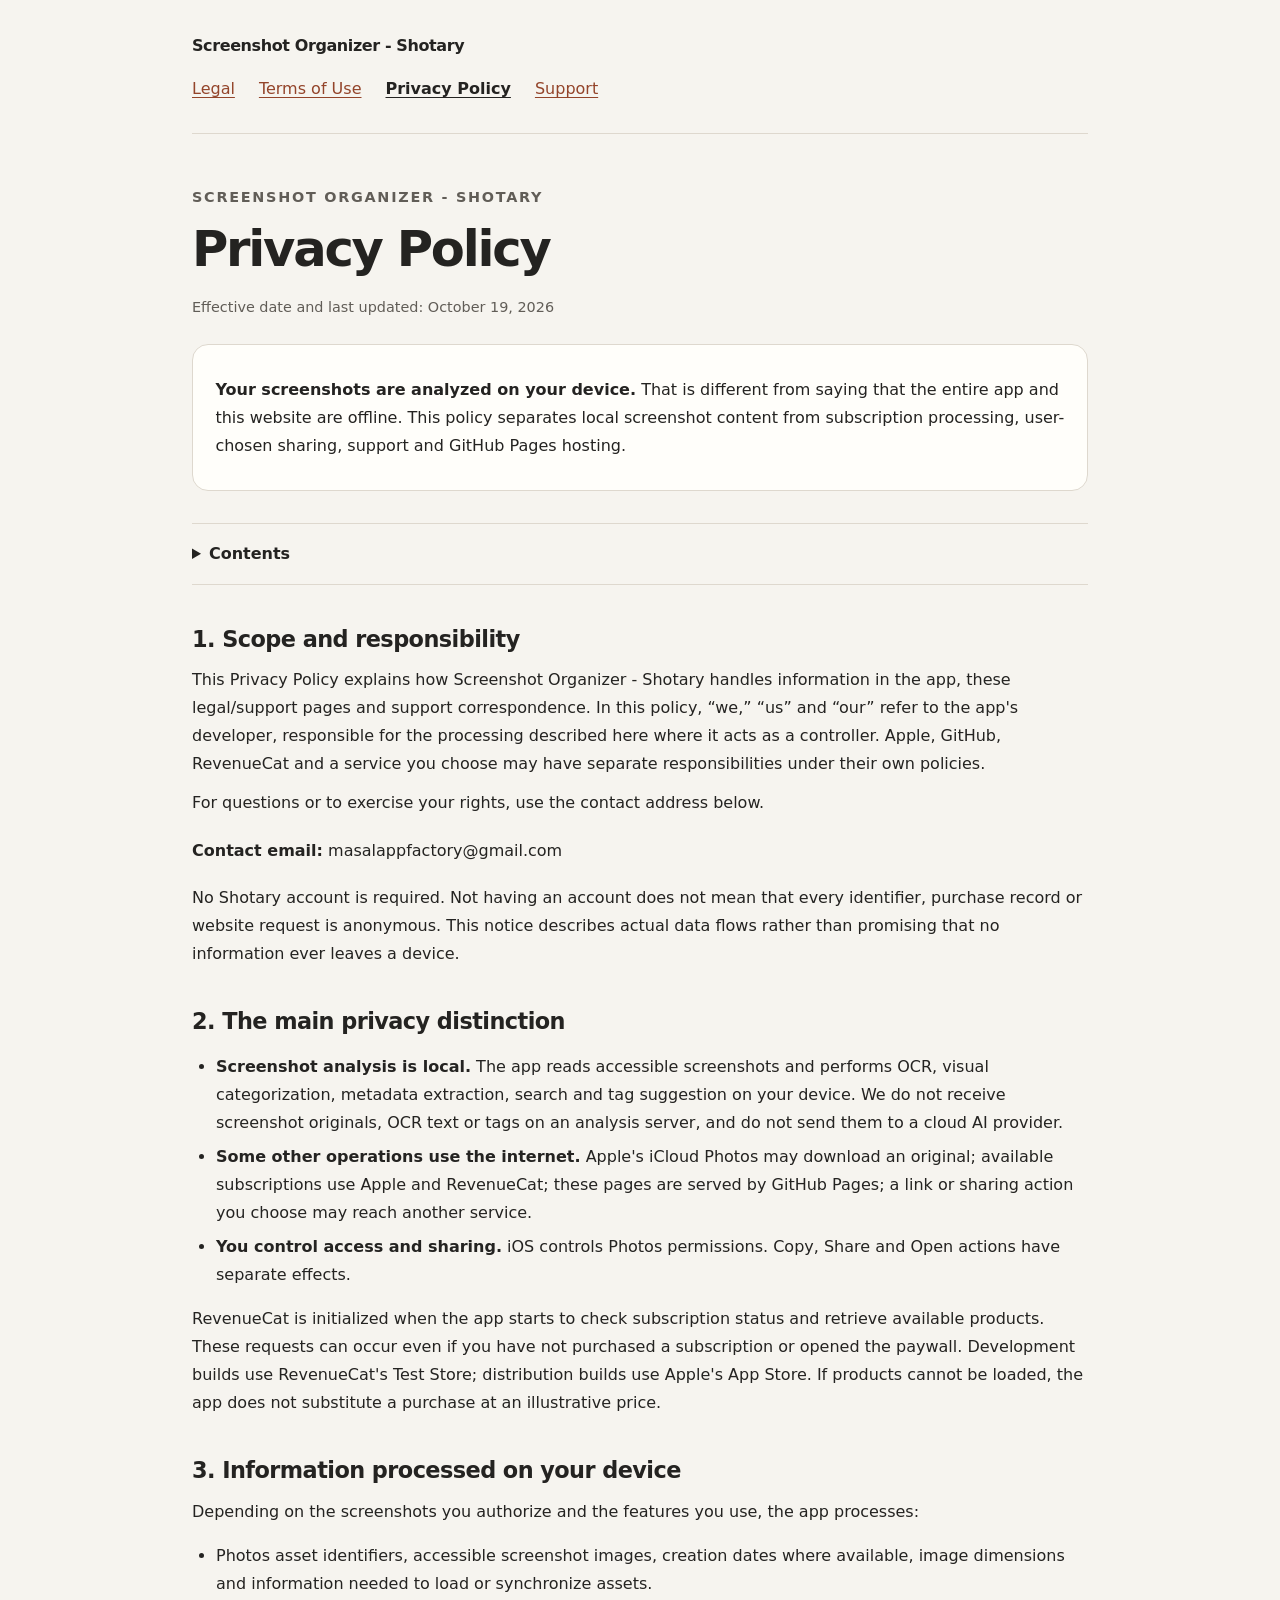
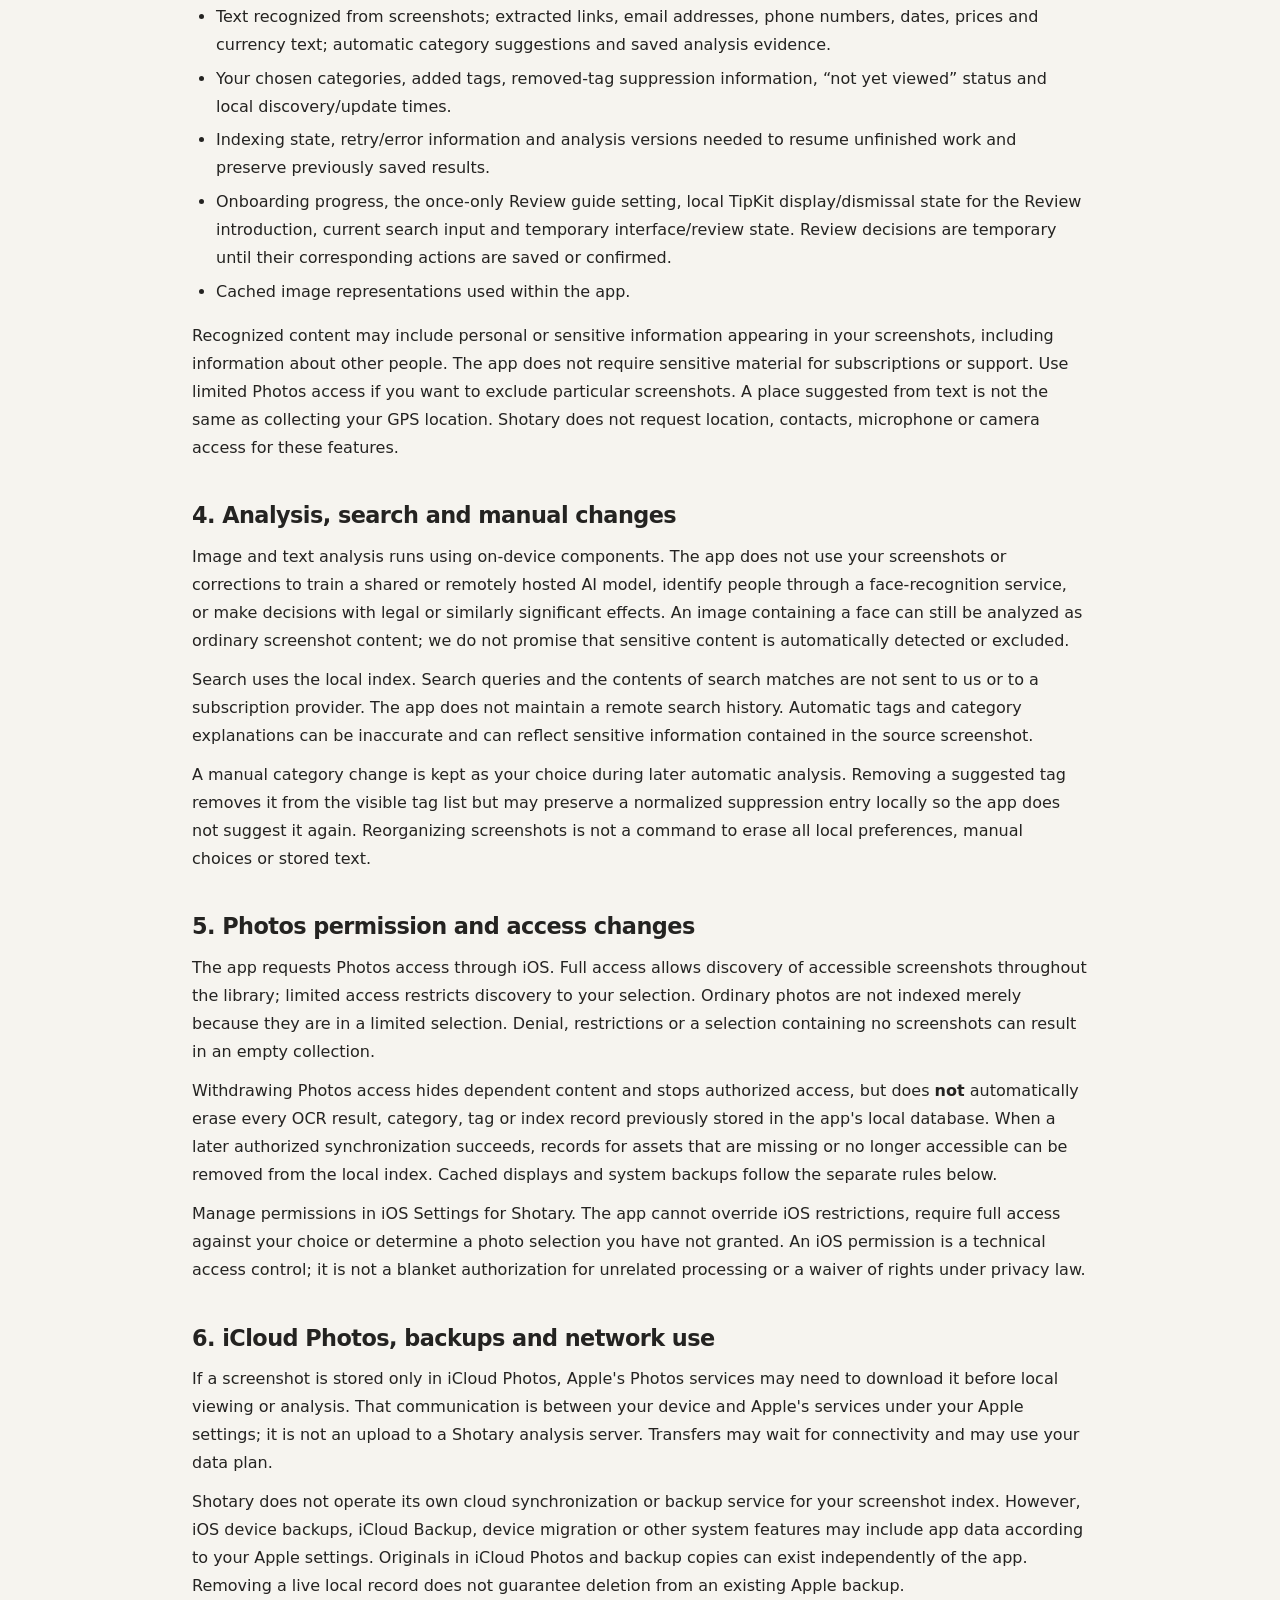
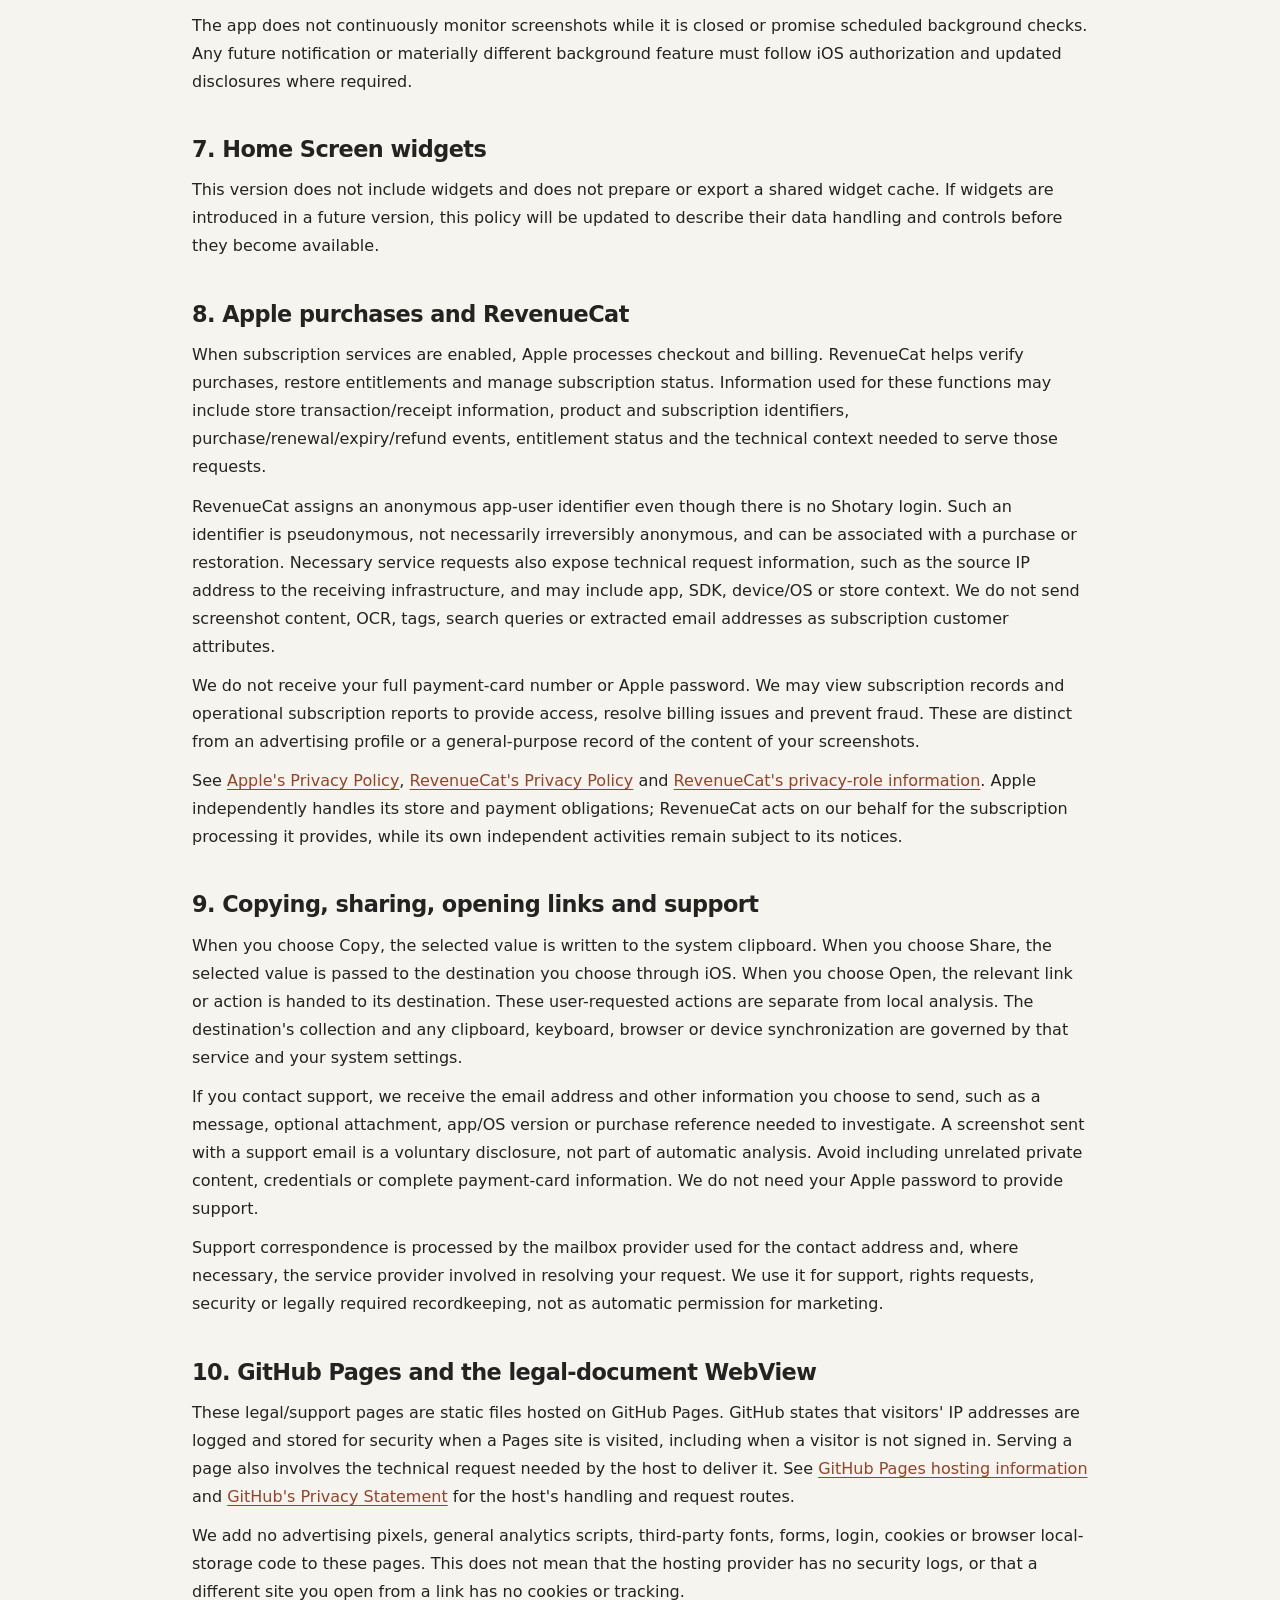
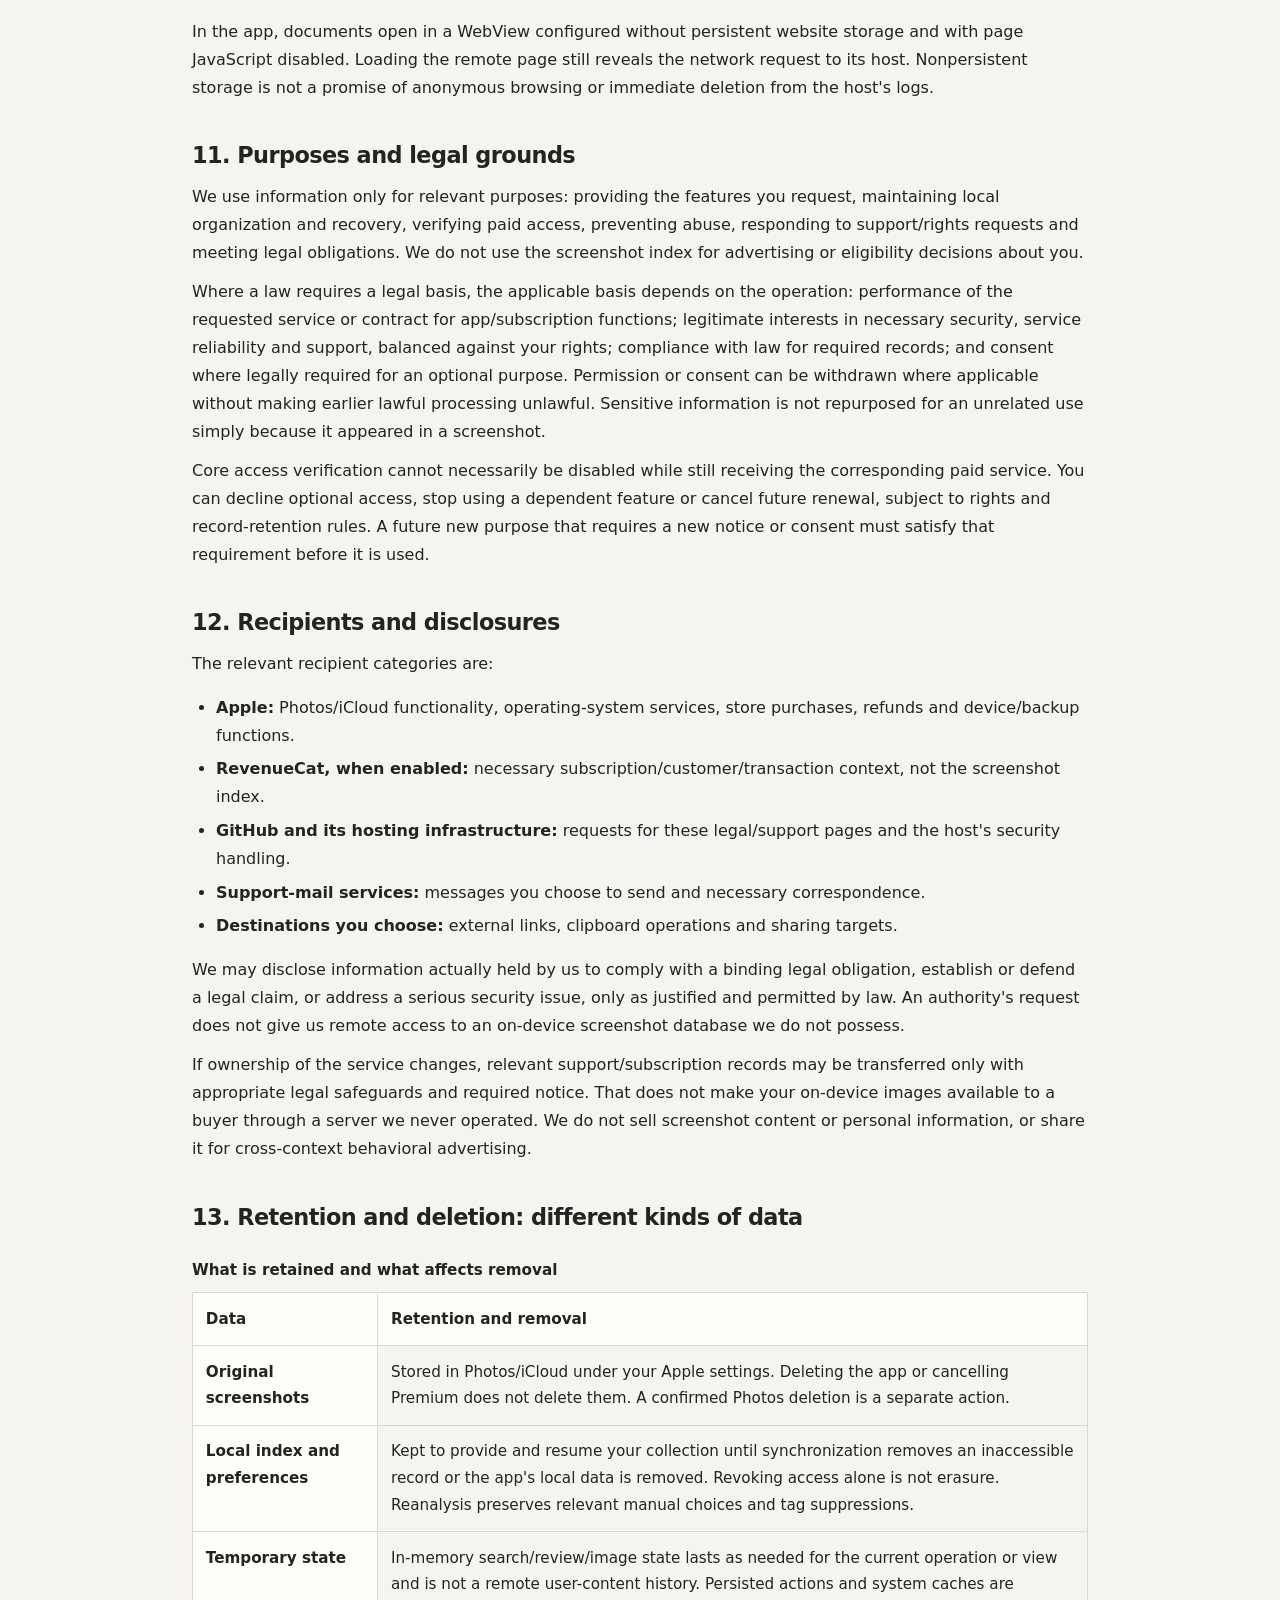
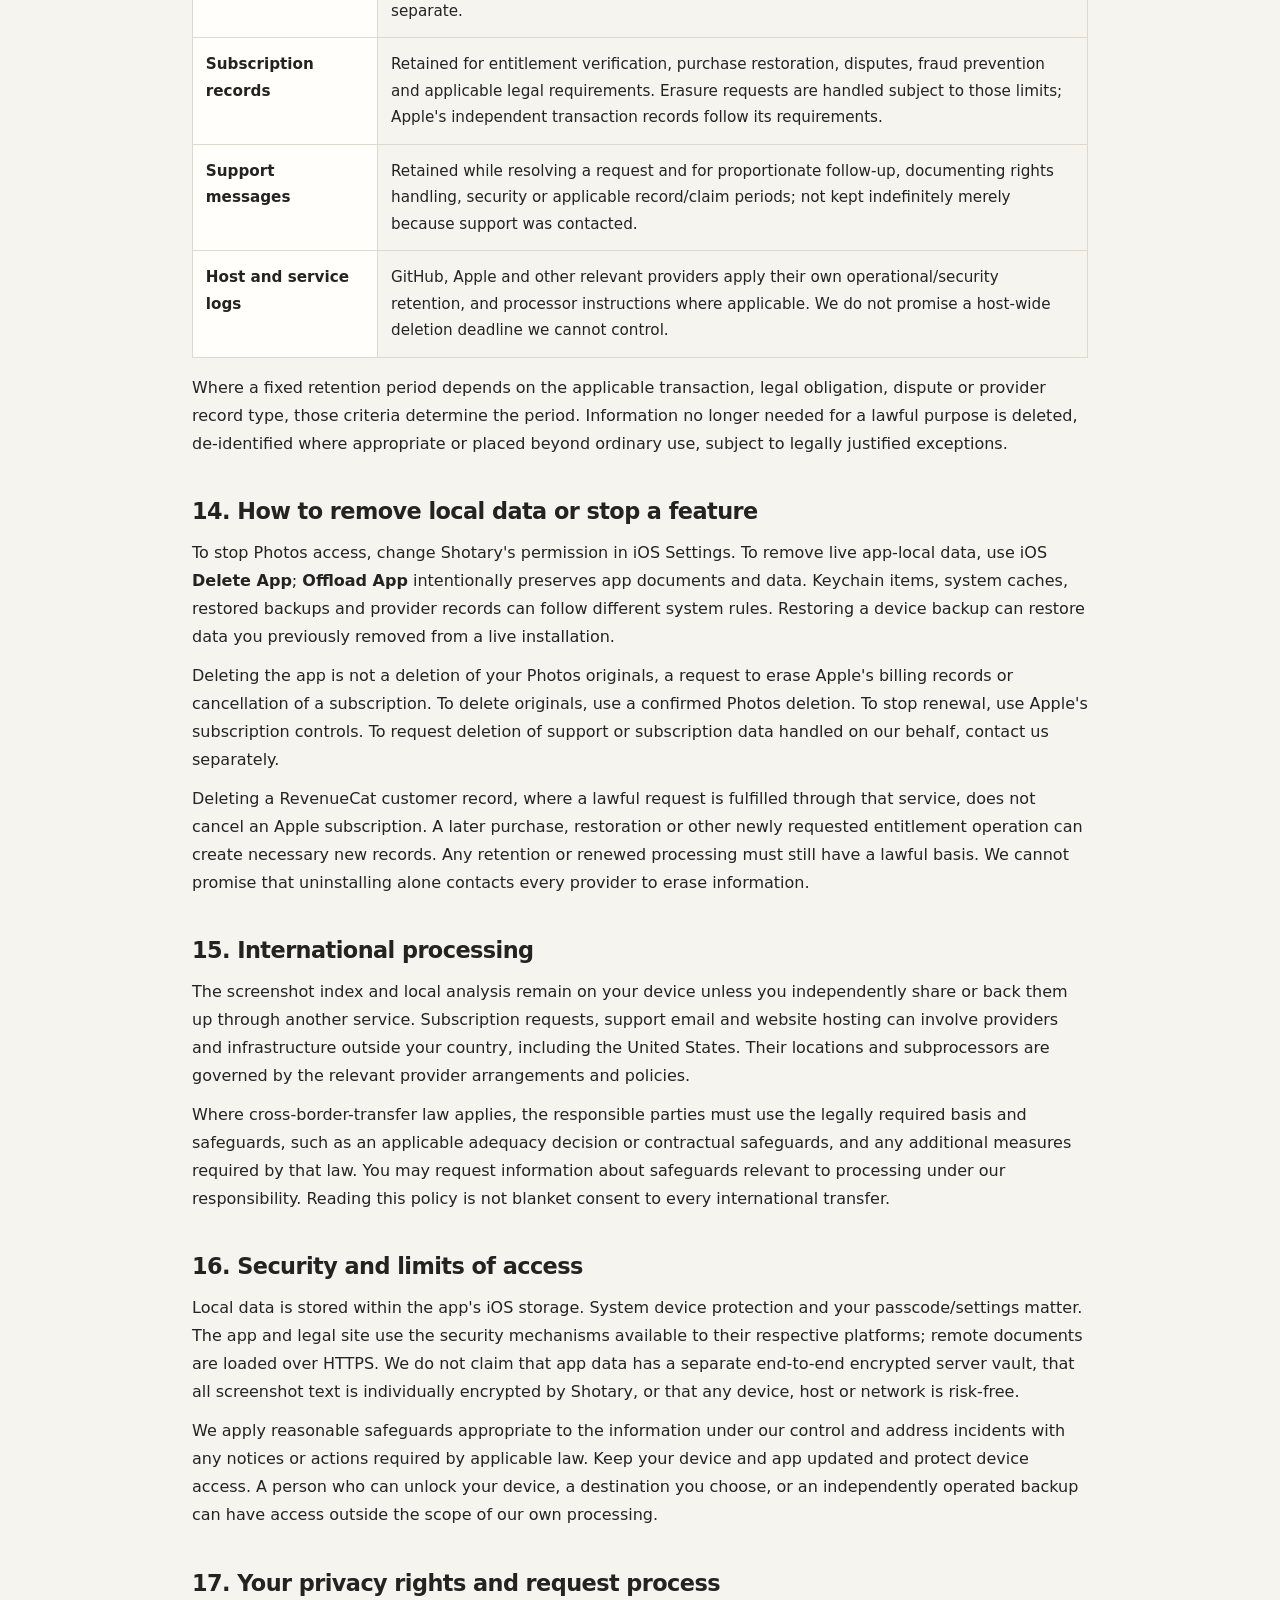
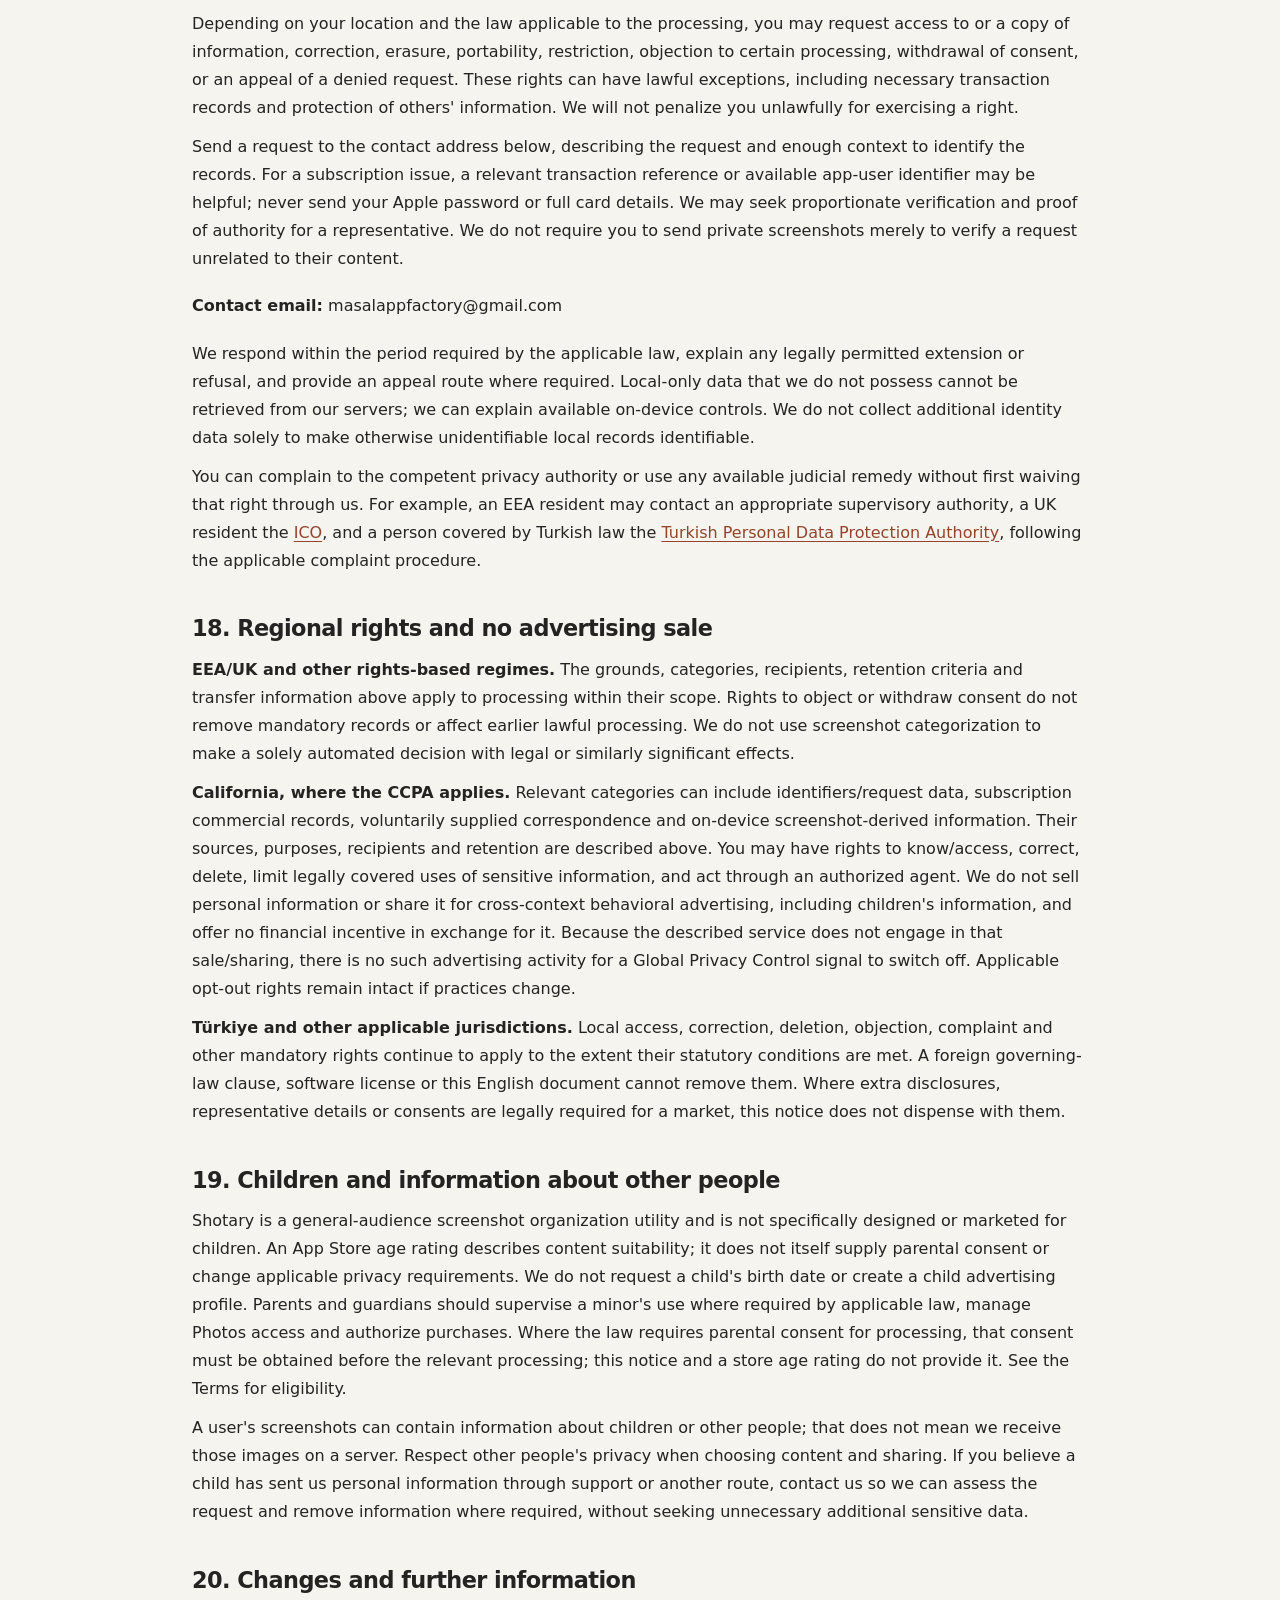
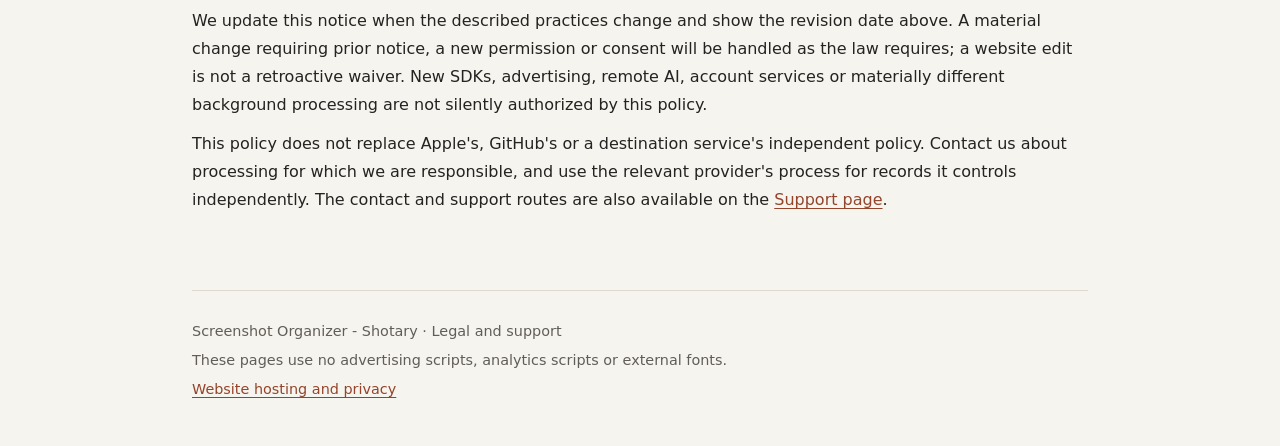
==== commit aa5975b4: "Add files via upload" ====
--- a/privacy-policy.html
+++ b/privacy-policy.html
@@ -16,7 +16,7 @@
     <a class="brand" href="index.html">Screenshot Organizer - Shotary</a>
     <nav aria-label="Legal pages"><a href="index.html">Legal</a><a href="terms-of-use.html">Terms of Use</a><a href="privacy-policy.html" aria-current="page">Privacy Policy</a><a href="support.html">Support</a></nav>
   </header>
-  <main id="main"><p class="eyebrow">Screenshot Organizer - Shotary</p><h1>Privacy Policy</h1><p class="updated">Effective date and last updated: <time datetime="2026-10-18">October 18, 2026</time></p>
+  <main id="main"><p class="eyebrow">Screenshot Organizer - Shotary</p><h1>Privacy Policy</h1><p class="updated">Effective date and last updated: <time datetime="2026-10-19">October 19, 2026</time></p>
 <div class="summary"><p><strong>Your screenshots are analyzed on your device.</strong> That is different from saying that the entire app and this website are offline. This policy separates local screenshot content from subscription processing, user-chosen sharing, support and GitHub Pages hosting.</p></div>
 <details class="toc"><summary>Contents</summary><ol><li><a href="#scope">Scope and responsibility</a></li><li><a href="#overview">The main privacy distinction</a></li><li><a href="#local-data">Information processed on your device</a></li><li><a href="#analysis">Analysis, search and manual changes</a></li><li><a href="#permissions">Photos permission and access changes</a></li><li><a href="#icloud">iCloud Photos, backups and network use</a></li><li><a href="#widgets">Home Screen widgets</a></li><li><a href="#purchases">Apple purchases and RevenueCat</a></li><li><a href="#sharing">Copying, sharing, opening links and support</a></li><li><a href="#website">GitHub Pages and the legal-document WebView</a></li><li><a href="#purposes">Purposes and legal grounds</a></li><li><a href="#recipients">Recipients and disclosures</a></li><li><a href="#retention">Retention and deletion: different kinds of data</a></li><li><a href="#remove-data">How to remove local data or stop a feature</a></li><li><a href="#international">International processing</a></li><li><a href="#security">Security and limits of access</a></li><li><a href="#rights">Your privacy rights and request process</a></li><li><a href="#regional">Regional rights and no advertising sale</a></li><li><a href="#children">Children and information about other people</a></li><li><a href="#changes">Changes and further information</a></li></ol></details><section id="scope"><h2>1. Scope and responsibility</h2>
 <p>This Privacy Policy explains how Screenshot Organizer - Shotary handles information in the app, these legal/support pages and support correspondence. In this policy, “we,” “us” and “our” refer to the app's developer, responsible for the processing described here where it acts as a controller. Apple, GitHub, RevenueCat and a service you choose may have separate responsibilities under their own policies.</p>
@@ -114,7 +114,7 @@
 <p><strong>California, where the CCPA applies.</strong> Relevant categories can include identifiers/request data, subscription commercial records, voluntarily supplied correspondence and on-device screenshot-derived information. Their sources, purposes, recipients and retention are described above. You may have rights to know/access, correct, delete, limit legally covered uses of sensitive information, and act through an authorized agent. We do not sell personal information or share it for cross-context behavioral advertising, including children's information, and offer no financial incentive in exchange for it. Because the described service does not engage in that sale/sharing, there is no such advertising activity for a Global Privacy Control signal to switch off. Applicable opt-out rights remain intact if practices change.</p>
 <p><strong>Türkiye and other applicable jurisdictions.</strong> Local access, correction, deletion, objection, complaint and other mandatory rights continue to apply to the extent their statutory conditions are met. A foreign governing-law clause, software license or this English document cannot remove them. Where extra disclosures, representative details or consents are legally required for a market, this notice does not dispense with them.</p>
 </section><section id="children"><h2>19. Children and information about other people</h2>
-<p>The app is not directed to children below 13 or a higher locally applicable minimum age. We do not request a child's birth date or create a child advertising profile. A parent or guardian should authorize eligible minor use where required and control purchases. See the Terms for eligibility.</p>
+<p>Shotary is a general-audience screenshot organization utility and is not specifically designed or marketed for children. An App Store age rating describes content suitability; it does not itself supply parental consent or change applicable privacy requirements. We do not request a child's birth date or create a child advertising profile. Parents and guardians should supervise a minor's use where required by applicable law, manage Photos access and authorize purchases. Where the law requires parental consent for processing, that consent must be obtained before the relevant processing; this notice and a store age rating do not provide it. See the Terms for eligibility.</p>
 <p>A user's screenshots can contain information about children or other people; that does not mean we receive those images on a server. Respect other people's privacy when choosing content and sharing. If you believe a child has sent us personal information through support or another route, contact us so we can assess the request and remove information where required, without seeking unnecessary additional sensitive data.</p>
 </section><section id="changes"><h2>20. Changes and further information</h2>
 <p>We update this notice when the described practices change and show the revision date above. A material change requiring prior notice, a new permission or consent will be handled as the law requires; a website edit is not a retroactive waiver. New SDKs, advertising, remote AI, account services or materially different background processing are not silently authorized by this policy.</p>
